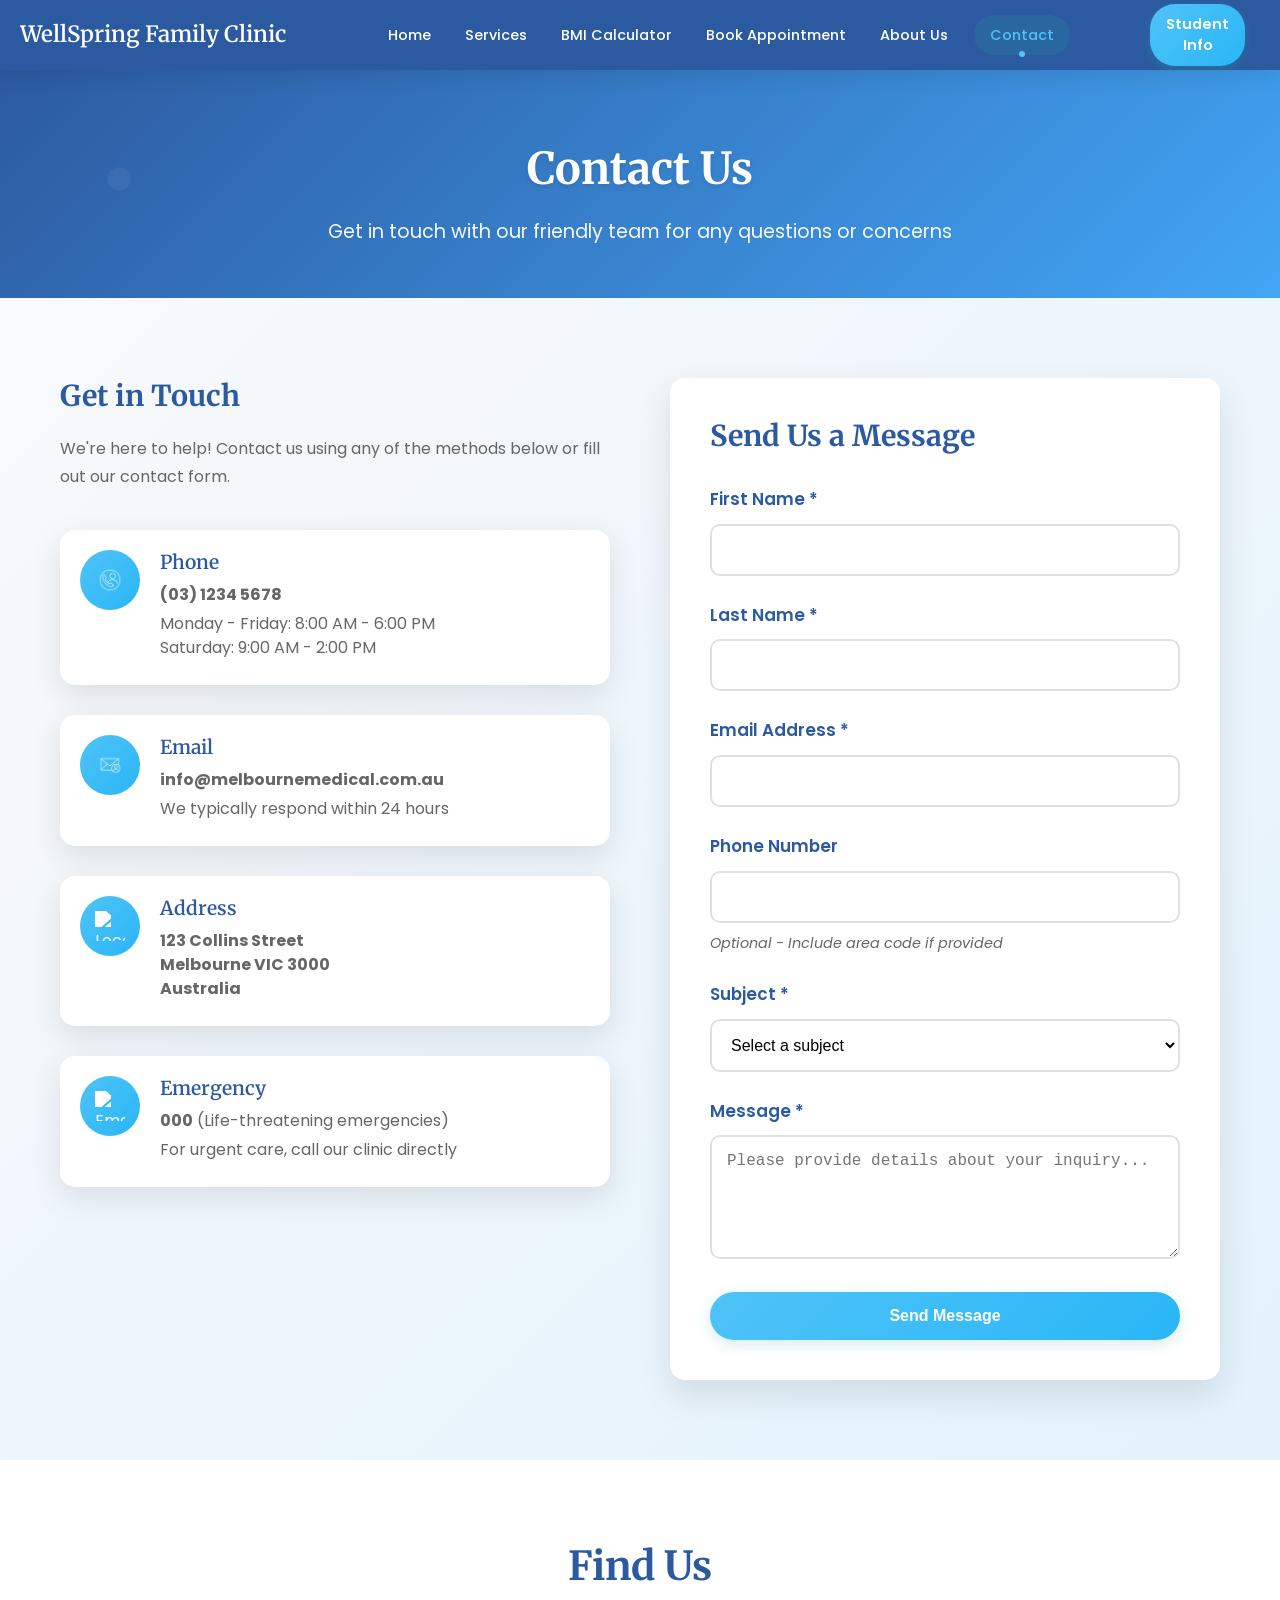
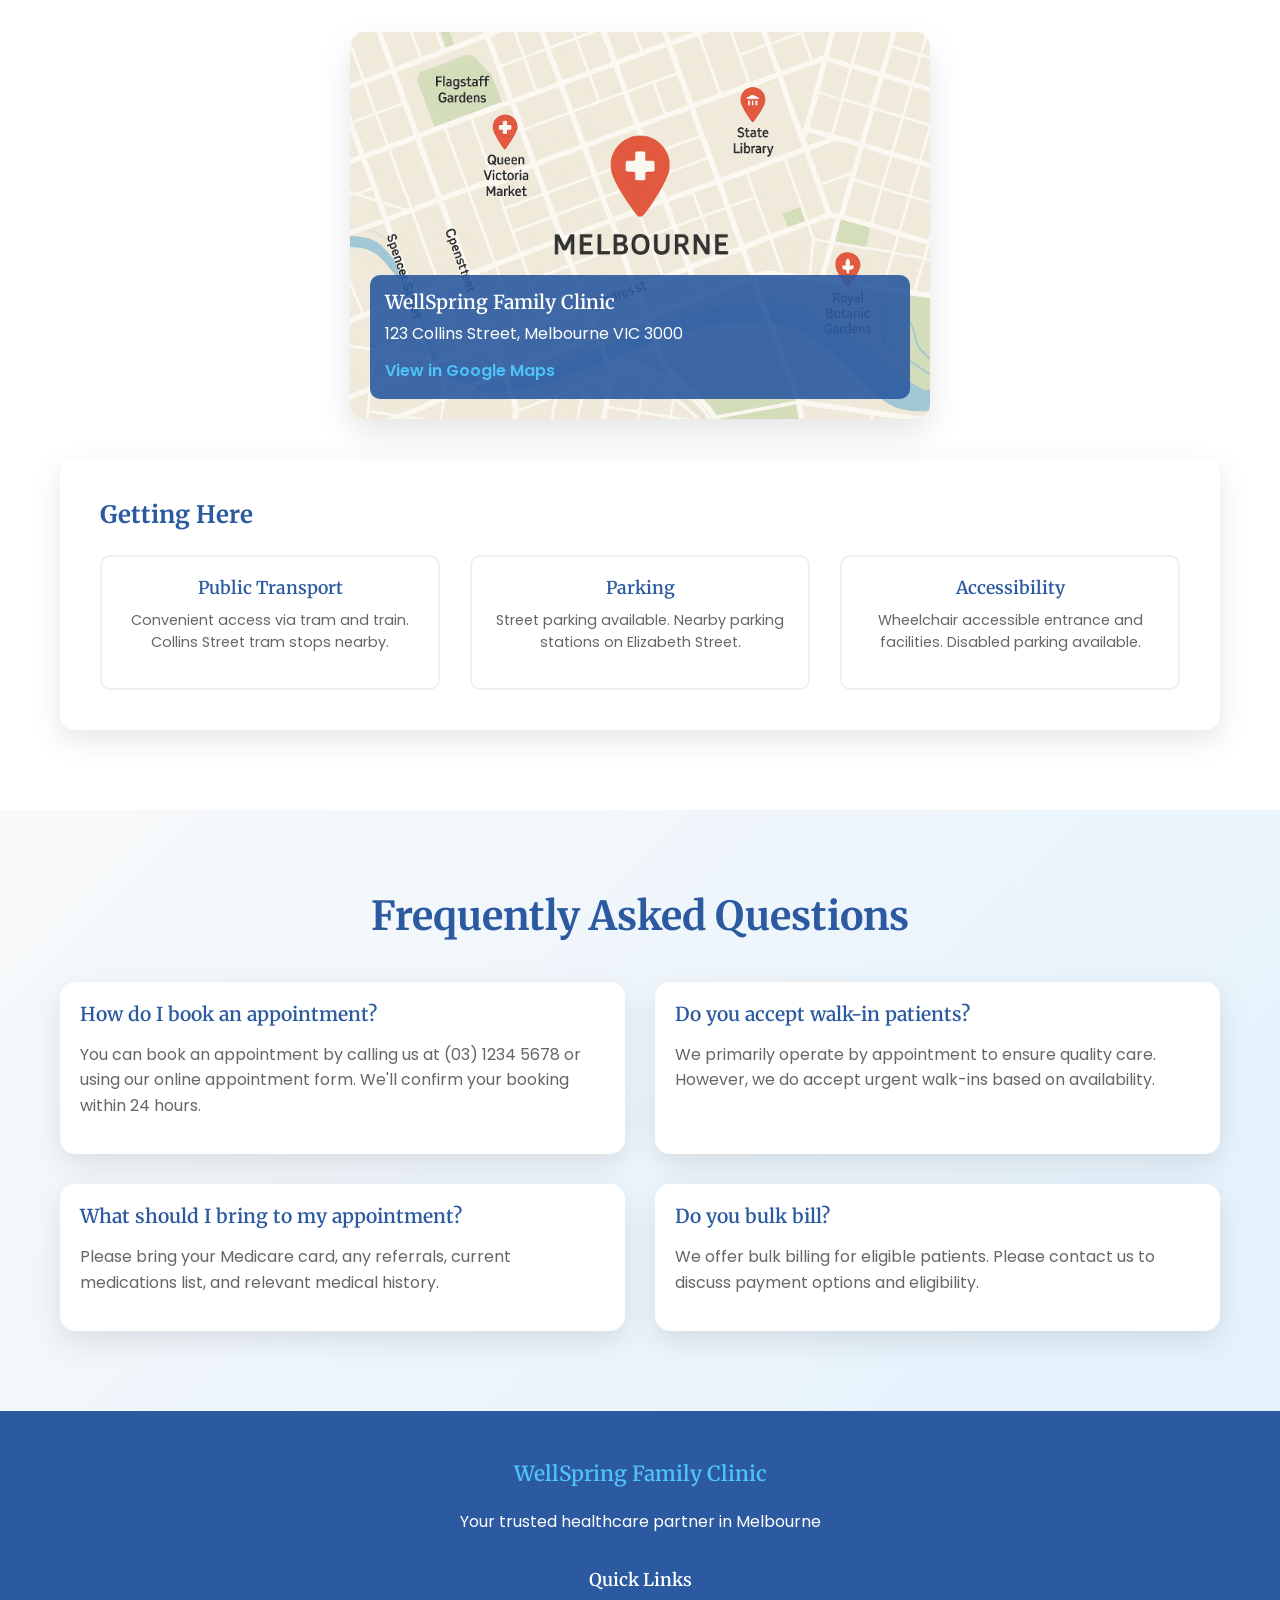
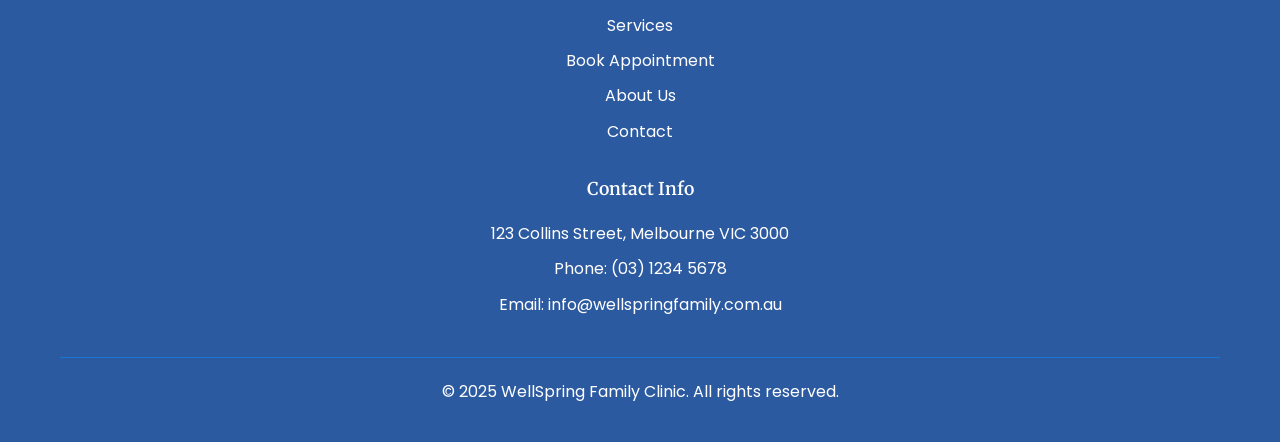
==== contact.html @ aa4f9125 "Initial commit: WellSpring Family Clinic website - Complete responsive medical clinic website - Mobi" ====
<!DOCTYPE html>
<html lang="en">
<head>
    <meta charset="UTF-8">
    <meta name="viewport" content="width=device-width, initial-scale=1.0">
    <meta name="description" content="Contact WellSpring Family Clinic in Melbourne. Get directions, phone numbers, office hours, and send us a message. Located at Collins Street with convenient parking.">
    <meta name="keywords" content="contact clinic, Melbourne medical clinic, clinic location, appointment booking, healthcare contact">
    <title>Contact Us - WellSpring Family Clinic</title>
    <link rel="stylesheet" href="css/style.css">
</head>
<body>
    <!-- Navigation Header -->
    <header>
        <nav class="navbar">
            <div class="nav-container">
                <div class="logo">
                    <h2>WellSpring Family Clinic</h2>
                </div>
                <ul class="nav-menu">
                    <li><a href="index.html" class="nav-link">Home</a></li>
                    <li><a href="services.html" class="nav-link">Services</a></li>
                    <li><a href="bmi-calculator.html" class="nav-link">BMI Calculator</a></li>
                    <li><a href="appointment.html" class="nav-link">Book Appointment</a></li>
                    <li><a href="about.html" class="nav-link">About Us</a></li>
                    <li><a href="contact.html" class="nav-link active">Contact</a></li>
                </ul>
                <div class="nav-right">
                    <button id="studentInfoBtn" class="student-info-btn">Student Info</button>
                </div>
                <div class="hamburger">
                    <span class="bar"></span>
                    <span class="bar"></span>
                    <span class="bar"></span>
                </div>
            </div>
        </nav>
    </header>

    <!-- Student Info Popup -->
    <div id="welcomePopup" class="popup-overlay">
        <div class="popup-content">
            <div class="popup-header">
                <h2>Student Information</h2>
                <div class="popup-subtitle">Assessment Project Details</div>
            </div>
            <div class="popup-body">
                <div class="assessment-info">
                    <h3>ICT502 - Internet and Web Development</h3>
                    <p><strong>Assessment 2</strong></p>
                    <div class="student-details">
                        <p><strong>Student ID:</strong> S20250583</p>
                        <p><strong>Student Name:</strong> Anshukumar Jayeshkumar Patel</p>
                    </div>
                </div>
            </div>
            <div class="popup-footer">
                <button id="getStartedBtn" class="get-started-btn">Close</button>
            </div>
        </div>
    </div>

    <!-- Main Content -->
    <main>
        <!-- Page Header -->
        <section class="page-header">
            <div class="container">
                <h1>Contact Us</h1>
                <p>Get in touch with our friendly team for any questions or concerns</p>
            </div>
        </section>

        <!-- Contact Information -->
        <section class="contact-info">
            <div class="container">
                <div class="contact-grid">
                    <div class="contact-details">
                        <h2>Get in Touch</h2>
                        <p>We're here to help! Contact us using any of the methods below or fill out our contact form.</p>
                        
                        <div class="contact-methods">
                            <div class="contact-method">
                                <div class="contact-icon">
                                    <img src="images/Phone.png" alt="Phone icon">
                                </div>
                                <div class="contact-text">
                                    <h3>Phone</h3>
                                    <p><strong>(03) 1234 5678</strong></p>
                                    <p>Monday - Friday: 8:00 AM - 6:00 PM<br>
                                       Saturday: 9:00 AM - 2:00 PM</p>
                                </div>
                            </div>

                            <div class="contact-method">
                                <div class="contact-icon">
                                    <img src="images/Email.png" alt="Email icon">
                                </div>
                                <div class="contact-text">
                                    <h3>Email</h3>
                                    <p><strong>info@melbournemedical.com.au</strong></p>
                                    <p>We typically respond within 24 hours</p>
                                </div>
                            </div>

                            <div class="contact-method">
                                <div class="contact-icon">
                                    <img src="images/location.png" alt="Location icon">
                                </div>
                                <div class="contact-text">
                                    <h3>Address</h3>
                                    <p><strong>123 Collins Street<br>
                                       Melbourne VIC 3000<br>
                                       Australia</strong></p>
                                </div>
                            </div>

                            <div class="contact-method">
                                <div class="contact-icon">
                                    <img src="images/emergency.png" alt="Emergency icon">
                                </div>
                                <div class="contact-text">
                                    <h3>Emergency</h3>
                                    <p><strong>000</strong> (Life-threatening emergencies)</p>
                                    <p>For urgent care, call our clinic directly</p>
                                </div>
                            </div>
                        </div>
                    </div>

                    <!-- Contact Form -->
                    <div class="contact-form-container">
                        <h2>Send Us a Message</h2>
                        <form id="contactForm" class="contact-form">
                            <div class="form-row">
                                <div class="input-group">
                                    <label for="contactFirstName">First Name *</label>
                                    <input type="text" id="contactFirstName" name="firstName" required>
                                    <div class="error-text" id="contactFirstNameError"></div>
                                </div>
                                <div class="input-group">
                                    <label for="contactLastName">Last Name *</label>
                                    <input type="text" id="contactLastName" name="lastName" required>
                                    <div class="error-text" id="contactLastNameError"></div>
                                </div>
                            </div>

                            <div class="input-group">
                                <label for="contactEmail">Email Address *</label>
                                <input type="email" id="contactEmail" name="email" required>
                                <div class="error-text" id="contactEmailError"></div>
                            </div>

                            <div class="input-group">
                                <label for="contactPhone">Phone Number</label>
                                <input type="tel" id="contactPhone" name="phone">
                                <small class="input-help">Optional - Include area code if provided</small>
                            </div>

                            <div class="input-group">
                                <label for="contactSubject">Subject *</label>
                                <select id="contactSubject" name="subject" required>
                                    <option value="">Select a subject</option>
                                    <option value="general-inquiry">General Inquiry</option>
                                    <option value="appointment-question">Appointment Question</option>
                                    <option value="billing-insurance">Billing & Insurance</option>
                                    <option value="medical-records">Medical Records</option>
                                    <option value="feedback">Feedback</option>
                                    <option value="other">Other</option>
                                </select>
                                <div class="error-text" id="contactSubjectError"></div>
                            </div>

                            <div class="input-group">
                                <label for="contactMessage">Message *</label>
                                <textarea id="contactMessage" name="message" rows="5" required placeholder="Please provide details about your inquiry..."></textarea>
                                <div class="error-text" id="contactMessageError"></div>
                            </div>

                            <button type="submit" class="submit-btn">Send Message</button>
                        </form>

                        <!-- Success Message -->
                        <div id="contactSuccessMessage" class="success-message" style="display: none;">
                            <h3>Message Sent Successfully!</h3>
                            <p>Thank you for contacting us. We'll get back to you within 24 hours.</p>
                            <button onclick="resetContactForm()" class="reset-btn">Send Another Message</button>
                        </div>
                    </div>
                </div>
            </div>
        </section>

        <!-- Map Section -->
        <section class="map-section">
            <div class="container">
                <h2>Find Us</h2>
                <div class="map-container">
                    <!-- Placeholder for Google Maps or interactive map -->
                    <div class="map-placeholder">
                        <div class="map-content">
                            <img src="images/map-placeholder.png" alt="Map showing WellSpring Family Clinic location at 123 Collins Street, Melbourne">
                            <div class="map-overlay">
                                <h3>WellSpring Family Clinic</h3>
                                <p>123 Collins Street, Melbourne VIC 3000</p>
                                <a href="https://maps.google.com/?q=123+Collins+Street+Melbourne+VIC+3000" target="_blank" class="map-link">View in Google Maps</a>
                            </div>
                        </div>
                    </div>
                </div>
                
                <div class="location-details">
                    <div class="location-info">
                        <h3>Getting Here</h3>
                        <div class="transport-options">
                            <div class="transport-item">
                                <h4>Public Transport</h4>
                                <p>Convenient access via tram and train. Collins Street tram stops nearby.</p>
                            </div>
                            <div class="transport-item">
                                <h4>Parking</h4>
                                <p>Street parking available. Nearby parking stations on Elizabeth Street.</p>
                            </div>
                            <div class="transport-item">
                                <h4>Accessibility</h4>
                                <p>Wheelchair accessible entrance and facilities. Disabled parking available.</p>
                            </div>
                        </div>
                    </div>
                </div>
            </div>
        </section>

        <!-- FAQ Section -->
        <section class="faq-section">
            <div class="container">
                <h2>Frequently Asked Questions</h2>
                <div class="faq-grid">
                    <div class="faq-item">
                        <h3>How do I book an appointment?</h3>
                        <p>You can book an appointment by calling us at (03) 1234 5678 or using our online appointment form. We'll confirm your booking within 24 hours.</p>
                    </div>
                    <div class="faq-item">
                        <h3>Do you accept walk-in patients?</h3>
                        <p>We primarily operate by appointment to ensure quality care. However, we do accept urgent walk-ins based on availability.</p>
                    </div>
                    <div class="faq-item">
                        <h3>What should I bring to my appointment?</h3>
                        <p>Please bring your Medicare card, any referrals, current medications list, and relevant medical history.</p>
                    </div>
                    <div class="faq-item">
                        <h3>Do you bulk bill?</h3>
                        <p>We offer bulk billing for eligible patients. Please contact us to discuss payment options and eligibility.</p>
                    </div>
                </div>
            </div>
        </section>
    </main>

    <!-- Footer -->
    <footer>
        <div class="container">
            <div class="footer-content">
                <div class="footer-section">
                    <h3>WellSpring Family Clinic</h3>
                    <p>Your trusted healthcare partner in Melbourne</p>
                </div>
                <div class="footer-section">
                    <h4>Quick Links</h4>
                    <ul>
                        <li><a href="services.html">Services</a></li>
                        <li><a href="appointment.html">Book Appointment</a></li>
                        <li><a href="about.html">About Us</a></li>
                        <li><a href="contact.html">Contact</a></li>
                    </ul>
                </div>
                <div class="footer-section">
                    <h4>Contact Info</h4>
                    <p>123 Collins Street, Melbourne VIC 3000</p>
                    <p>Phone: (03) 1234 5678</p>
                    <p>Email: info@wellspringfamily.com.au</p>
                </div>
            </div>
            <div class="footer-bottom">
                <p>&copy; 2025 WellSpring Family Clinic. All rights reserved.</p>
            </div>
        </div>
    </footer>

    <script src="js/script.js"></script>
</body>
</html>
---- css/style.css ----
/* WellSpring Family Clinic - Main Stylesheet */
@import url('https://fonts.googleapis.com/css2?family=Poppins:wght@300;400;500;600;700&family=Merriweather:wght@400;700&display=swap');


/* Reset and Base Styles */
* {
    margin: 0;
    padding: 0;
    box-sizing: border-box;
}

html {
    scroll-behavior: smooth;
    scroll-padding-top: 90px;
}

#general-practice {
    scroll-margin-top: 80px;
}

body {
    font-family: 'Poppins', -apple-system, BlinkMacSystemFont, 'Segoe UI', sans-serif;
    line-height: 1.7;
    color: #333;
    background-color: #ffffff;
    font-weight: 400;
}

/* Heading Styles */
h1, h2, h3, h4, h5, h6 {
    font-family: 'Merriweather', Georgia, serif;
    font-weight: 700;
    line-height: 1.3;
    color: #2c5aa0;
    margin-bottom: 0.5em;
}

h1 {
    font-size: 2.75rem;
    font-weight: 700;
    color: #2c5aa0;
}

h2 {
    font-size: 2.25rem;
    font-weight: 600;
    color: #2c5aa0;
}

h3 {
    font-size: 1.75rem;
    font-weight: 600;
    color: #333;
}

p {
    color: #666;
    margin-bottom: 1em;
    line-height: 1.7;
}

/* Welcome Popup Styles */
.popup-overlay {
    position: fixed;
    top: 0;
    left: 0;
    width: 100%;
    height: 100%;
    background: transparent;
    display: flex;
    justify-content: center;
    align-items: center;
    z-index: 10001;
    opacity: 0;
    visibility: hidden;
    transition: all 0.4s cubic-bezier(0.4, 0, 0.2, 1);
    pointer-events: none;
}

.popup-overlay.show {
    opacity: 1;
    visibility: visible;
    pointer-events: auto;
}

.popup-content {
    background: white;
    border-radius: 16px;
    box-shadow: 0 20px 40px rgba(0, 0, 0, 0.15);
    width: min(460px, 95vw);
    height: auto;
    max-height: 85vh;
    transform: scale(0.3);
    transition: all 0.4s cubic-bezier(0.4, 0, 0.2, 1);
    display: flex;
    flex-direction: column;
    border: 2px solid #e5e7eb;
}

.popup-overlay.show .popup-content {
    transform: scale(1);
}

.popup-header {
    background: linear-gradient(135deg, #2c5aa0, #42a5f5);
    color: white;
    padding: 24px;
    text-align: center;
    border-radius: 16px 16px 0 0;
    flex-shrink: 0;
}

.popup-header h2 {
    color: white;
    margin-bottom: 5px;
    font-size: 1.5rem;
}

.popup-subtitle {
    font-size: 0.9rem;
    opacity: 0.9;
    font-weight: 300;
}

.popup-body {
    padding: 20px;
    flex: 0 1 auto;
    overflow: visible;
    display: flex;
    flex-direction: column;
    gap: 15px;
}

.assessment-info {
    background: #f8f9fa;
    padding: 20px;
    border-radius: 12px;
    text-align: center;
    flex-shrink: 0;
    border: 1px solid #e0e0e0;
}

.assessment-info h3 {
    color: #2c5aa0;
    margin-bottom: 12px;
    font-size: 1.4rem;
}

.assessment-info p {
    margin-bottom: 16px;
    color: #666;
    font-weight: 500;
}

.student-details {
    background: #ffffff;
    padding: 18px;
    border-radius: 10px;
    border-left: 4px solid #4fc3f7;
    box-shadow: 0 2px 8px rgba(0,0,0,0.05);
}

.student-details p {
    margin-bottom: 8px;
    font-size: 0.95rem;
}

.popup-description {
    text-align: center;
    color: #666;
    line-height: 1.6;
}

.popup-footer {
    padding: 15px 20px 20px;
    text-align: center;
    flex-shrink: 0;
    border-top: 1px solid #e5e7eb;
}

.get-started-btn {
    background: linear-gradient(135deg, #4fc3f7, #29b6f6);
    color: white;
    border: none;
    padding: 15px 40px;
    border-radius: 50px;
    font-size: 1.1rem;
    font-weight: 600;
    cursor: pointer;
    transition: all 0.3s ease;
    box-shadow: 0 8px 20px rgba(79, 195, 247, 0.3);
}

.get-started-btn:hover {
    transform: translateY(-2px);
    box-shadow: 0 12px 25px rgba(79, 195, 247, 0.4);
}


/* Container */
.container {
    max-width: 1200px;
    margin: 0 auto;
    padding: 0 20px;
}

/* Navigation Styles */
.navbar {
    background-color: #2c5aa0;
    position: fixed;
    top: 0;
    width: 100%;
    z-index: 1000;
    box-shadow: 0 4px 20px rgba(0,0,0,0.1);
    backdrop-filter: blur(10px);
}

.nav-container {
    max-width: 1500px;
    margin: 0 auto;
    padding: 0 60px 0 20px;
    display: grid;
    grid-template-columns: 320px 1fr auto auto;
    align-items: center;
    height: 70px;
    gap: 40px;
}

.nav-right {
    display: flex;
    align-items: center;
    gap: 15px;
    margin-left: 40px;
}

.logo h2 {
    color: white;
    font-size: 1.4rem;
    font-weight: 600;
    margin: 0;
    white-space: nowrap;
    overflow: hidden;
    text-overflow: ellipsis;
}

.nav-menu {
    display: flex;
    list-style: none;
    gap: 18px;
    align-items: center;
    margin: 0;
    padding: 0;
    justify-self: center;
    white-space: nowrap;
}

.nav-menu li {
    position: relative;
}

.nav-link {
    color: white;
    text-decoration: none;
    font-weight: 500;
    transition: color 0.3s ease;
    padding: 10px 8px;
    position: relative;
    display: inline-block;
    white-space: nowrap;
    font-size: 0.9rem;
}

.nav-link:hover {
    color: #4fc3f7;
    transition: color 0.3s ease;
}

.nav-link.active {
    color: #4fc3f7;
    background: rgba(38, 166, 154, 0.15);
    border-radius: 25px;
    padding: 8px 16px;
    position: relative;
}

.nav-link.active::after {
    content: '';
    position: absolute;
    bottom: -2px;
    left: 50%;
    transform: translateX(-50%);
    width: 6px;
    height: 6px;
    background: #4fc3f7;
    border-radius: 50%;
}

/* Student Info Button */
.student-info-btn {
    background: linear-gradient(135deg, #4fc3f7, #29b6f6) !important;
    border: none !important;
    border-radius: 25px !important;
    padding: 10px 18px !important;
    cursor: pointer;
    position: relative;
    overflow: hidden;
    font-family: inherit;
    font-size: inherit !important;
    font-weight: 600;
    color: white !important;
    box-shadow: 0 3px 10px rgba(38, 166, 154, 0.3);
    transition: all 0.3s ease;
}

.student-info-btn:hover {
    background: linear-gradient(135deg, #29b6f6, #2c5aa0) !important;
    transform: translateY(-2px);
    box-shadow: 0 6px 16px rgba(38, 166, 154, 0.4);
    color: white !important;
}

/* Simple popup animations */
.popup-overlay.from-nav .popup-content {
    animation: simplePopupIn 0.3s ease-out forwards;
}

.popup-overlay.closing .popup-content {
    animation: simplePopupOut 0.2s ease-in forwards;
}

@keyframes simplePopupIn {
    0% {
        opacity: 0;
        transform: scale(0.8);
    }
    100% {
        opacity: 1;
        transform: scale(1);
    }
}

@keyframes simplePopupOut {
    0% {
        opacity: 1;
        transform: scale(1);
    }
    100% {
        opacity: 0;
        transform: scale(0.9);
    }
}

/* Mobile Menu */
.hamburger {
    display: none;
    flex-direction: column;
    cursor: pointer;
}

.hamburger .bar {
    width: 25px;
    height: 3px;
    background-color: white;
    margin: 3px 0;
    transition: 0.3s;
}

/* Hours Banner */
.hours-banner {
    background: linear-gradient(135deg, #4fc3f7, #29b6f6);
    color: white;
    padding: 23px 0 17px;
    margin-top: 70px;
    text-align: center;
    box-shadow: 0 2px 10px rgba(0,0,0,0.1);
}

.hours-content h3 {
    font-size: 1.1rem;
    margin-bottom: 5px;
    color: #333;
    font-weight: 600;
}

.hours-content p {
    font-size: 0.95rem;
    color: #333;
    font-weight: 500;
}

/* Page Header */
.page-header {
    background: linear-gradient(135deg, #2c5aa0, #42a5f5);
    color: white;
    padding: 120px 0 80px;
    text-align: center;
    margin-top: 70px;
    position: relative;
    overflow: hidden;
}

.page-header::before {
    content: '';
    position: absolute;
    top: 0;
    left: 0;
    right: 0;
    bottom: 0;
    background: url('data:image/svg+xml,<svg xmlns="http://www.w3.org/2000/svg" viewBox="0 0 100 20"><defs><pattern id="grain" width="100" height="20" patternUnits="userSpaceOnUse"><circle cx="10" cy="10" r="1" fill="%23ffffff" opacity="0.05"/></pattern></defs><rect width="100" height="20" fill="url(%23grain)"/></svg>');
    pointer-events: none;
}

.page-header h1 {
    font-size: 2.75rem;
    margin-bottom: 20px;
    font-weight: 700;
    color: white;
    text-shadow: 0 2px 4px rgba(0,0,0,0.1);
}

.page-header p {
    font-size: 1.2rem;
    opacity: 0.95;
    max-width: 700px;
    margin: 0 auto;
    color: white;
    line-height: 1.6;
}

/* Hero Section */
.hero {
    padding: 100px 0;
    background: linear-gradient(135deg, #f8f9fa 0%, rgba(248, 250, 252, 0.8) 100%);
}

.hero .container {
    display: grid;
    grid-template-columns: 1fr 1fr;
    gap: 60px;
    align-items: center;
}

.hero-content h1 {
    font-size: 3rem;
    color: #2c5aa0;
    margin-bottom: 24px;
    font-weight: 700;
    line-height: 1.2;
}

.hero-content p {
    font-size: 1.2rem;
    color: #666;
    margin-bottom: 35px;
    line-height: 1.7;
}

.cta-button {
    display: inline-block;
    background: linear-gradient(135deg, #4fc3f7, #29b6f6);
    color: white;
    padding: 18px 36px;
    text-decoration: none;
    border-radius: 50px;
    font-weight: 600;
    font-size: 1.1rem;
    transition: all 0.3s ease;
    box-shadow: 0 4px 15px rgba(38, 166, 154, 0.2);
}

.cta-button:hover {
    transform: translateY(-3px);
    box-shadow: 0 8px 25px rgba(38, 166, 154, 0.3);
    background: linear-gradient(135deg, #29b6f6, #2c5aa0);
}

.hero-image img {
    width: 100%;
    height: auto;
    border-radius: 15px;
    box-shadow: 0 15px 35px rgba(0,0,0,0.1);
}

/* Featured Services */
.featured-services {
    padding: 80px 0;
    background-color: white;
}

.featured-services h2 {
    text-align: center;
    font-size: 2.5rem;
    color: #2c5aa0;
    margin-bottom: 60px;
    font-weight: 700;
}

.services-grid {
    display: grid;
    grid-template-columns: repeat(auto-fit, minmax(300px, 1fr));
    gap: 40px;
}

.service-card {
    background: #ffffff;
    padding: 45px 35px;
    border-radius: 20px;
    text-align: center;
    box-shadow: 0 8px 25px rgba(0,0,0,0.08);
    transition: all 0.3s ease;
    border: 1px solid #e0e0e0;
    position: relative;
    overflow: hidden;
}

.service-card:hover {
    transform: translateY(-8px);
    box-shadow: 0 20px 40px rgba(0,0,0,0.12);
    border-color: #4fc3f7;
}

.service-card::before {
    content: '';
    position: absolute;
    top: 0;
    left: 0;
    right: 0;
    height: 4px;
    background: linear-gradient(135deg, #4fc3f7, #29b6f6);
    transform: scaleX(0);
    transition: transform 0.3s ease;
}

.service-card:hover::before {
    transform: scaleX(1);
}

.service-icon {
    width: 110px;
    height: 110px;
    margin: 0 auto 25px;
    background: linear-gradient(135deg, #4fc3f7, #29b6f6);
    border-radius: 50%;
    display: flex;
    align-items: center;
    justify-content: center;
}

.service-icon img {
    width: 55px;
    height: 55px;
    filter: brightness(0) invert(1);
}

.service-card h3 {
    color: #2c5aa0;
    font-size: 1.5rem;
    margin-bottom: 18px;
    font-weight: 600;
}

.service-card p {
    color: #666;
    margin-bottom: 25px;
    line-height: 1.7;
    font-size: 1.05rem;
}

.learn-more {
    color: #4fc3f7;
    text-decoration: none;
    font-weight: 600;
    transition: all 0.3s ease;
    position: relative;
    padding-bottom: 2px;
}

.learn-more:hover {
    color: #2c5aa0;
}

.learn-more::after {
    content: '';
    position: absolute;
    bottom: 0;
    left: 0;
    width: 0;
    height: 2px;
    background: #4fc3f7;
    transition: width 0.3s ease;
}

.learn-more:hover::after {
    width: 100%;
}

/* Quick Actions */
.quick-actions {
    padding: 100px 0;
    background: linear-gradient(135deg, #f8f9fa, rgba(66, 165, 245, 0.1));
}

.quick-actions h2 {
    text-align: center;
    font-size: 2.5rem;
    color: #2c5aa0;
    margin-bottom: 60px;
    font-weight: 700;
}

.actions-grid {
    display: grid;
    grid-template-columns: repeat(auto-fit, minmax(350px, 1fr));
    gap: 40px;
}

.action-item {
    background: #ffffff;
    padding: 45px;
    border-radius: 20px;
    text-align: center;
    box-shadow: 0 12px 35px rgba(0,0,0,0.08);
    transition: all 0.3s ease;
    border: 1px solid #e0e0e0;
}

.action-item:hover {
    transform: translateY(-5px);
    box-shadow: 0 20px 40px rgba(0,0,0,0.12);
}

.action-item h3 {
    color: #2c5aa0;
    font-size: 1.5rem;
    margin-bottom: 18px;
    font-weight: 600;
}

.action-item p {
    color: #666;
    margin-bottom: 30px;
    font-size: 1.05rem;
    line-height: 1.7;
}

.action-button {
    background: linear-gradient(135deg, #2c5aa0, #42a5f5);
    color: white;
    padding: 15px 30px;
    text-decoration: none;
    border-radius: 30px;
    font-weight: 600;
    font-size: 1.05rem;
    transition: all 0.3s ease;
    box-shadow: 0 4px 15px rgba(21, 101, 192, 0.2);
}

.action-button:hover {
    transform: translateY(-3px);
    box-shadow: 0 8px 25px rgba(21, 101, 192, 0.3);
}

/* Services Content */
.services-content {
    padding: 80px 0;
}

.service-detail {
    margin-bottom: 80px;
}

.service-detail-content {
    display: grid;
    grid-template-columns: 1fr 1fr;
    gap: 60px;
    align-items: center;
}

.service-detail-content.reverse {
    direction: rtl;
}

.service-detail-content.reverse > * {
    direction: ltr;
}

.service-text h2 {
    color: #2c5aa0;
    font-size: 2.2rem;
    margin-bottom: 24px;
    font-weight: 700;
}

.service-text p {
    color: #666;
    margin-bottom: 24px;
    line-height: 1.7;
    font-size: 1.05rem;
}

.service-text h3 {
    color: #2c5aa0;
    font-size: 1.4rem;
    margin: 30px 0 18px;
    font-weight: 600;
}

.service-text ul {
    list-style: none;
    margin-bottom: 30px;
}

.service-text li {
    color: #666;
    margin-bottom: 12px;
    padding-left: 24px;
    position: relative;
    font-size: 1.05rem;
}

.service-text li::before {
    content: "✓";
    color: #4fc3f7;
    font-weight: bold;
    position: absolute;
    left: 0;
    font-size: 1.1rem;
}

.service-cta {
    background: linear-gradient(135deg, #4fc3f7, #29b6f6);
    color: white;
    padding: 15px 30px;
    text-decoration: none;
    border-radius: 30px;
    font-weight: 600;
    font-size: 1.05rem;
    transition: all 0.3s ease;
    box-shadow: 0 4px 15px rgba(38, 166, 154, 0.2);
}

.service-cta:hover {
    transform: translateY(-3px);
    box-shadow: 0 8px 25px rgba(38, 166, 154, 0.3);
}

.service-image img {
    width: 100%;
    height: auto;
    border-radius: 15px;
    box-shadow: 0 15px 35px rgba(0,0,0,0.1);
}

/* Services CTA */
.services-cta {
    background: linear-gradient(135deg, #2c5aa0, #42a5f5);
    padding: 80px 0;
    text-align: center;
    color: white;
    position: relative;
    overflow: hidden;
}

.services-cta::before {
    content: '';
    position: absolute;
    top: 0;
    left: 0;
    right: 0;
    bottom: 0;
    background: url('data:image/svg+xml,<svg xmlns="http://www.w3.org/2000/svg" viewBox="0 0 100 20"><defs><pattern id="dots" width="20" height="20" patternUnits="userSpaceOnUse"><circle cx="10" cy="10" r="1" fill="%23ffffff" opacity="0.1"/></pattern></defs><rect width="100" height="20" fill="url(%23dots)"/></svg>');
    pointer-events: none;
}

.cta-content h2 {
    font-size: 2rem;
    margin-bottom: 15px;
    font-weight: 700;
    color: white;
}

.cta-content p {
    font-size: 1.1rem;
    margin-bottom: 30px;
    color: white;
}

/* BMI Calculator */
.bmi-calculator {
    padding: 100px 0;
    background: linear-gradient(135deg, #f8f9fa, rgba(66, 165, 245, 0.08));
}

.calculator-container {
    display: flex;
    justify-content: center;
    gap: 60px;
    margin-bottom: 60px;
}

.calculator-form {
    max-width: 500px;
    width: 100%;
    background: #ffffff;
    padding: 45px;
    border-radius: 20px;
    box-shadow: 0 12px 30px rgba(0,0,0,0.08);
    border: 1px solid #e0e0e0;
}

.calculator-form h2 {
    color: #2c5aa0;
    font-size: 2rem;
    margin-bottom: 35px;
    font-weight: 700;
}

.input-group {
    margin-bottom: 25px;
}

.input-group label {
    display: block;
    color: #2c5aa0;
    font-weight: 600;
    margin-bottom: 10px;
    font-size: 1.05rem;
}

.input-group input,
.input-group select,
.input-group textarea {
    width: 100%;
    padding: 14px 18px;
    border: 2px solid #e0e0e0;
    border-radius: 10px;
    font-size: 1.05rem;
    transition: all 0.3s ease;
    background: #ffffff;
}

.input-group input:focus,
.input-group select:focus,
.input-group textarea:focus {
    outline: none;
    border-color: #4fc3f7;
    box-shadow: 0 0 0 3px rgba(38, 166, 154, 0.1);
    transform: translateY(-1px);
}

.input-with-unit {
    display: flex;
    gap: 10px;
}

.input-with-unit input {
    flex: 1;
}

.input-with-unit select {
    width: 100px;
}

.input-help {
    display: block;
    color: #666;
    font-size: 0.9rem;
    margin-top: 8px;
    font-style: italic;
}

.calculate-btn,
.submit-btn {
    background: linear-gradient(135deg, #4fc3f7, #29b6f6);
    color: white;
    padding: 18px 36px;
    border: none;
    border-radius: 30px;
    font-size: 1.1rem;
    font-weight: 600;
    cursor: pointer;
    width: 100%;
    transition: all 0.3s ease;
    box-shadow: 0 4px 15px rgba(38, 166, 154, 0.2);
}

.calculate-btn:hover,
.submit-btn:hover {
    transform: translateY(-3px);
    box-shadow: 0 8px 25px rgba(38, 166, 154, 0.3);
}

.calculator-results {
    background: white;
    padding: 40px;
    border-radius: 15px;
    box-shadow: 0 15px 35px rgba(0,0,0,0.1);
    text-align: center;
}

.calculator-results h3 {
    color: #2c5aa0;
    font-size: 1.5rem;
    margin-bottom: 25px;
    font-weight: 700;
}

.bmi-result {
    margin-bottom: 30px;
}

.bmi-value {
    font-size: 3.5rem;
    font-weight: 700;
    color: #4fc3f7;
    margin-bottom: 15px;
    text-shadow: 0 2px 4px rgba(38, 166, 154, 0.2);
}

.bmi-category {
    font-size: 1.3rem;
    font-weight: 600;
    margin-bottom: 10px;
}

.bmi-description {
    color: #666;
    font-size: 1.2rem;
    font-weight: 500;
}

.recalculate-btn,
.reset-btn {
    background: linear-gradient(135deg, #2c5aa0, #42a5f5);
    color: white;
    padding: 15px 30px;
    border: none;
    border-radius: 30px;
    font-weight: 600;
    cursor: pointer;
    transition: all 0.3s ease;
    font-size: 1.05rem;
    box-shadow: 0 4px 15px rgba(21, 101, 192, 0.2);
}

.recalculate-btn:hover,
.reset-btn:hover {
    transform: translateY(-3px);
    box-shadow: 0 8px 25px rgba(21, 101, 192, 0.3);
}

/* BMI Information */
.bmi-info {
    margin-bottom: 60px;
}

.bmi-info h2 {
    text-align: center;
    color: #2c5aa0;
    font-size: 2rem;
    margin-bottom: 40px;
    font-weight: 700;
}

.bmi-categories {
    display: grid;
    grid-template-columns: repeat(auto-fit, minmax(250px, 1fr));
    gap: 30px;
}

.category-item {
    background: white;
    padding: 30px 25px;
    border-radius: 15px;
    text-align: center;
    box-shadow: 0 10px 30px rgba(0,0,0,0.1);
    border-left: 5px solid;
}

.category-item.underweight {
    border-left-color: #42a5f5;
}

.category-item.normal {
    border-left-color: #66bb6a;
}

.category-item.overweight {
    border-left-color: #ffa726;
}

.category-item.obese {
    border-left-color: #ef5350;
}

.category-item h3 {
    color: #2c5aa0;
    font-size: 1.2rem;
    margin-bottom: 10px;
    font-weight: 600;
}

.category-item .range {
    font-weight: 600;
    margin-bottom: 10px;
    color: #333;
}

.category-item p {
    color: #666;
    font-size: 0.95rem;
    line-height: 1.5;
}

/* BMI Disclaimer */
.bmi-disclaimer {
    background: white;
    padding: 40px;
    border-radius: 15px;
    box-shadow: 0 10px 30px rgba(0,0,0,0.1);
    text-align: center;
}

.bmi-disclaimer h3 {
    color: #2c5aa0;
    font-size: 1.5rem;
    margin-bottom: 20px;
    font-weight: 700;
}

.bmi-disclaimer p {
    color: #666;
    line-height: 1.7;
    margin-bottom: 25px;
}

/* Form Styles */
.form-row {
    display: grid;
    grid-template-columns: 1fr 1fr;
    gap: 20px;
}

.error-text {
    color: #ef5350;
    font-size: 0.85rem;
    margin-top: 5px;
    display: none;
}

.error-message {
    background: #ffebee;
    color: #c62828;
    padding: 15px;
    border-radius: 8px;
    margin-top: 20px;
    border-left: 4px solid #ef5350;
}

.success-message {
    background: #e8f5e8;
    color: #2e7d32;
    padding: 30px;
    border-radius: 15px;
    text-align: center;
    border-left: 4px solid #66bb6a;
}

.success-message h3 {
    color: #2e7d32;
    font-size: 1.5rem;
    margin-bottom: 15px;
    font-weight: 700;
}

.success-message p {
    margin-bottom: 20px;
}

.form-checkbox {
    display: flex;
    align-items: flex-start;
    gap: 10px;
    margin-bottom: 25px;
}

.form-checkbox input[type="checkbox"] {
    margin-top: 3px;
    transform: scale(1.2);
}

.form-checkbox label {
    color: #666;
    font-size: 0.9rem;
    line-height: 1.5;
}

/* Appointment Styles */
.appointment-section {
    padding: 80px 0;
    background: linear-gradient(135deg, #f8f9fa, #e3f2fd);
}

.appointment-container {
    display: grid;
    grid-template-columns: 1fr 1.5fr;
    gap: 60px;
}

.appointment-info {
    background: white;
    padding: 40px;
    border-radius: 15px;
    box-shadow: 0 15px 35px rgba(0,0,0,0.1);
    height: fit-content;
    position: sticky;
    top: 90px;
}

.appointment-info h2 {
    color: #2c5aa0;
    font-size: 1.8rem;
    margin-bottom: 20px;
    font-weight: 700;
}

.appointment-info p {
    color: #666;
    margin-bottom: 30px;
    line-height: 1.7;
}

.clinic-hours,
.urgent-care {
    margin-bottom: 30px;
}

.clinic-hours h3,
.urgent-care h3 {
    color: #2c5aa0;
    font-size: 1.2rem;
    margin-bottom: 15px;
    font-weight: 600;
}

.clinic-hours ul {
    list-style: none;
}

.clinic-hours li {
    color: #666;
    margin-bottom: 8px;
    padding-left: 15px;
    position: relative;
}

.clinic-hours li::before {
    content: "•";
    color: #4fc3f7;
    font-weight: bold;
    position: absolute;
    left: 0;
}

.urgent-care p {
    color: #666;
    line-height: 1.6;
}

.appointment-form {
    background: white;
    padding: 40px;
    border-radius: 15px;
    box-shadow: 0 15px 35px rgba(0,0,0,0.1);
}

/* About Us Styles */
.clinic-info {
    padding: 80px 0;
    background-color: white;
}

.info-content {
    display: grid;
    grid-template-columns: 1fr 1fr;
    gap: 60px;
    align-items: center;
}

.info-text h2 {
    color: #2c5aa0;
    font-size: 2rem;
    margin-bottom: 25px;
    font-weight: 700;
}

.info-text p {
    color: #666;
    margin-bottom: 20px;
    line-height: 1.7;
}

.info-image img {
    width: 100%;
    height: auto;
    border-radius: 15px;
    box-shadow: 0 15px 35px rgba(0,0,0,0.1);
}

/* Mission and Values */
.mission-values {
    padding: 80px 0;
    background: linear-gradient(135deg, #f8f9fa, #e3f2fd);
}

.mission-content {
    display: grid;
    grid-template-columns: 1fr 1fr;
    gap: 60px;
}

.mission-item,
.values-item {
    background: white;
    padding: 40px;
    border-radius: 15px;
    box-shadow: 0 15px 35px rgba(0,0,0,0.1);
}

.mission-item h2,
.values-item h2 {
    color: #2c5aa0;
    font-size: 1.8rem;
    margin-bottom: 20px;
    font-weight: 700;
}

.mission-item p,
.values-item p {
    color: #666;
    line-height: 1.7;
}

.values-item ul {
    list-style: none;
}

.values-item li {
    color: #666;
    margin-bottom: 15px;
    line-height: 1.6;
}

.values-item strong {
    color: #2c5aa0;
    font-weight: 600;
}

/* Medical Team */
.medical-team {
    padding: 80px 0;
    background-color: white;
}

.medical-team h2 {
    text-align: center;
    color: #2c5aa0;
    font-size: 2.2rem;
    margin-bottom: 50px;
    font-weight: 700;
}

.doctors-grid {
    display: grid;
    grid-template-columns: repeat(auto-fit, minmax(250px, 1fr));
    gap: 30px;
}

.doctor-card {
    background: white;
    border-radius: 15px;
    overflow: hidden;
    box-shadow: 0 15px 35px rgba(0,0,0,0.1);
    transition: transform 0.3s ease;
}

.doctor-card:hover {
    transform: translateY(-5px);
}

.doctor-image {
    width: 100%;
    aspect-ratio: 1/1;
    overflow: hidden;
}

.doctor-image img {
    width: 100%;
    height: 100%;
    object-fit: cover;
}

.doctor-info {
    padding: 30px;
}

.doctor-info h3 {
    color: #2c5aa0;
    font-size: 1.4rem;
    margin-bottom: 5px;
    font-weight: 700;
}

.specialty {
    color: #4fc3f7;
    font-weight: 600;
    margin-bottom: 5px;
}

.qualifications {
    color: #888;
    font-size: 0.9rem;
    margin-bottom: 15px;
    font-style: italic;
}

.doctor-info p {
    color: #666;
    line-height: 1.6;
}

/* Facilities */
.facilities {
    padding: 80px 0;
    background: linear-gradient(135deg, #f8f9fa, #e3f2fd);
}

.facilities h2 {
    text-align: center;
    color: #2c5aa0;
    font-size: 2.2rem;
    margin-bottom: 50px;
    font-weight: 700;
}

.facilities-content {
    display: grid;
    grid-template-columns: 1fr 1fr;
    gap: 60px;
    align-items: center;
    margin-bottom: 40px;
}

.facilities-text p {
    color: #666;
    line-height: 1.7;
    margin-bottom: 30px;
}

.facilities-list {
    display: grid;
    grid-template-columns: 1fr 1fr;
    gap: 25px;
}

.facility-item {
    background: white;
    padding: 25px;
    border-radius: 10px;
    box-shadow: 0 5px 15px rgba(0,0,0,0.1);
}

.facility-item h3 {
    color: #2c5aa0;
    font-size: 1.1rem;
    margin-bottom: 10px;
    font-weight: 600;
}

.facility-item p {
    color: #666;
    font-size: 0.9rem;
    line-height: 1.5;
}

.facilities-image img {
    width: 100%;
    aspect-ratio: 3/2;
    object-fit: cover;
    border-radius: 15px;
    box-shadow: 0 15px 35px rgba(0,0,0,0.1);
}

/* Community */
.community {
    padding: 80px 0;
    background-color: white;
}

.community h2 {
    text-align: center;
    color: #2c5aa0;
    font-size: 2.2rem;
    margin-bottom: 20px;
    font-weight: 700;
}

.community > p {
    text-align: center;
    color: #666;
    font-size: 1.1rem;
    margin-bottom: 50px;
    max-width: 600px;
    margin-left: auto;
    margin-right: auto;
}

.community-activities {
    display: grid;
    grid-template-columns: repeat(auto-fit, minmax(300px, 1fr));
    gap: 40px;
}

.activity-item {
    background: white;
    padding: 30px;
    border-radius: 15px;
    text-align: center;
    box-shadow: 0 10px 30px rgba(0,0,0,0.1);
    border-top: 4px solid #4fc3f7;
}

.activity-item h3 {
    color: #2c5aa0;
    font-size: 1.3rem;
    margin-bottom: 15px;
    font-weight: 600;
}

.activity-item p {
    color: #666;
    line-height: 1.6;
}

/* About CTA */
.about-cta {
    background: linear-gradient(135deg, #2c5aa0, #1976d2);
    padding: 60px 0;
    text-align: center;
    color: white;
}

.about-cta h2 {
    font-size: 2rem;
    margin-bottom: 15px;
    font-weight: 700;
}

.about-cta p {
    font-size: 1.1rem;
    margin-bottom: 30px;
    opacity: 0.9;
}

/* Contact Styles */
.contact-info {
    padding: 80px 0;
    background: linear-gradient(135deg, #f8f9fa, #e3f2fd);
}

.contact-grid {
    display: grid;
    grid-template-columns: 1fr 1fr;
    gap: 60px;
}

.contact-details h2 {
    color: #2c5aa0;
    font-size: 1.8rem;
    margin-bottom: 20px;
    font-weight: 700;
}

.contact-details > p {
    color: #666;
    margin-bottom: 40px;
    line-height: 1.7;
}

.contact-methods {
    display: flex;
    flex-direction: column;
    gap: 30px;
}

.contact-method {
    display: flex;
    align-items: flex-start;
    gap: 20px;
    background: white;
    padding: 25px;
    border-radius: 15px;
    box-shadow: 0 10px 30px rgba(0,0,0,0.1);
}

.contact-icon {
    width: 90px;
    height: 90px;
    background: linear-gradient(135deg, #4fc3f7, #29b6f6);
    border-radius: 50%;
    display: flex;
    align-items: center;
    justify-content: center;
    flex-shrink: 0;
}

.contact-icon img {
    width: 50px;
    height: 50px;
    filter: brightness(0) invert(1);
}

.contact-text h3 {
    color: #2c5aa0;
    font-size: 1.2rem;
    margin-bottom: 8px;
    font-weight: 600;
}

.contact-text p {
    color: #666;
    line-height: 1.5;
    margin-bottom: 5px;
}

.contact-form-container {
    background: white;
    padding: 40px;
    border-radius: 15px;
    box-shadow: 0 15px 35px rgba(0,0,0,0.1);
}

.contact-form-container h2 {
    color: #2c5aa0;
    font-size: 1.8rem;
    margin-bottom: 30px;
    font-weight: 700;
}

/* Map Section */
.map-section {
    padding: 80px 0;
    background-color: white;
}

.map-section h2 {
    text-align: center;
    color: #2c5aa0;
    font-size: 2.2rem;
    margin-bottom: 40px;
    font-weight: 700;
}

.map-container {
    margin-bottom: 40px;
}

.map-placeholder {
    position: relative;
    width: 50%;
    aspect-ratio: 3/2;
    border-radius: 15px;
    overflow: hidden;
    box-shadow: 0 15px 35px rgba(0,0,0,0.1);
    margin: 0 auto;
}

.map-content {
    position: relative;
    height: 100%;
}

.map-content img {
    width: 100%;
    height: 100%;
    object-fit: cover;
}

.map-overlay {
    position: absolute;
    bottom: 20px;
    left: 20px;
    right: 20px;
    background: rgba(44, 90, 160, 0.9);
    color: white;
    padding: 20px;
    border-radius: 10px;
}

.map-overlay h3 {
    font-size: 1.2rem;
    margin-bottom: 5px;
    font-weight: 600;
    color: white;
}

.map-overlay p {
    margin-bottom: 10px;
    color: white;
}

.map-link {
    color: #4fc3f7;
    text-decoration: none;
    font-weight: 600;
}

.map-link:hover {
    color: #29b6f6;
}

.location-details {
    background: white;
    padding: 40px;
    border-radius: 15px;
    box-shadow: 0 10px 30px rgba(0,0,0,0.1);
}

.location-info h3 {
    color: #2c5aa0;
    font-size: 1.5rem;
    margin-bottom: 25px;
    font-weight: 700;
}

.transport-options {
    display: grid;
    grid-template-columns: repeat(auto-fit, minmax(250px, 1fr));
    gap: 30px;
}

.transport-item {
    text-align: center;
    padding: 20px;
    border: 2px solid #f0f0f0;
    border-radius: 10px;
    transition: border-color 0.3s ease;
}

.transport-item:hover {
    border-color: #4fc3f7;
}

.transport-item h4 {
    color: #2c5aa0;
    font-size: 1.1rem;
    margin-bottom: 10px;
    font-weight: 600;
}

.transport-item p {
    color: #666;
    font-size: 0.9rem;
    line-height: 1.5;
}

/* FAQ Section */
.faq-section {
    padding: 80px 0;
    background: linear-gradient(135deg, #f8f9fa, #e3f2fd);
}

.faq-section h2 {
    text-align: center;
    color: #2c5aa0;
    font-size: 2.2rem;
    margin-bottom: 50px;
    font-weight: 700;
}

.faq-grid {
    display: grid;
    grid-template-columns: repeat(auto-fit, minmax(300px, 1fr));
    gap: 30px;
}

.faq-item {
    background: white;
    padding: 30px;
    border-radius: 15px;
    box-shadow: 0 10px 30px rgba(0,0,0,0.1);
}

.faq-item h3 {
    color: #2c5aa0;
    font-size: 1.2rem;
    margin-bottom: 15px;
    font-weight: 600;
}

.faq-item p {
    color: #666;
    line-height: 1.6;
}

/* Footer */
footer {
    background-color: #2c5aa0;
    color: white;
    padding: 50px 0 20px;
}

.footer-content {
    display: grid;
    grid-template-columns: repeat(auto-fit, minmax(250px, 1fr));
    gap: 40px;
    margin-bottom: 30px;
}

.footer-section h3,
.footer-section h4 {
    margin-bottom: 20px;
    font-weight: 600;
}

.footer-section h3 {
    font-size: 1.3rem;
    color: #4fc3f7;
}

.footer-section h4 {
    font-size: 1.1rem;
    color: white;
}

.footer-section p {
    color: white;
    line-height: 1.6;
    margin-bottom: 10px;
}

.footer-section ul {
    list-style: none;
}

.footer-section li {
    margin-bottom: 8px;
}

.footer-section a {
    color: white;
    text-decoration: none;
    transition: color 0.3s ease;
}

.footer-section a:hover {
    color: #4fc3f7;
}

.footer-bottom {
    text-align: center;
    padding-top: 20px;
    border-top: 1px solid #1976d2;
}

.footer-bottom p {
    color: white;
}

/* Scroll Animations */
@keyframes fadeInUp {
    from {
        opacity: 0;
        transform: translateY(30px);
    }
    to {
        opacity: 1;
        transform: translateY(0);
    }
}

.fade-in-up {
    animation: fadeInUp 0.6s ease-out;
}

@keyframes slideInLeft {
    from {
        opacity: 0;
        transform: translateX(-30px);
    }
    to {
        opacity: 1;
        transform: translateX(0);
    }
}

.slide-in-left {
    animation: slideInLeft 0.6s ease-out;
}

@keyframes slideInRight {
    from {
        opacity: 0;
        transform: translateX(30px);
    }
    to {
        opacity: 1;
        transform: translateX(0);
    }
}

.slide-in-right {
    animation: slideInRight 0.6s ease-out;
}

/* ===================================
   RESPONSIVE DESIGN - MOBILE FIRST 
   =================================== */

/* Mobile Base Styles (320px+) */
.container {
    padding: 0 15px;
}

/* Navigation Mobile Styles */
.nav-container {
    display: flex;
    justify-content: space-between;
    align-items: center;
    padding: 0 15px;
    height: 60px;
}

.logo h2 {
    font-size: 1.1rem;
}

.nav-menu {
    position: fixed;
    left: -100%;
    top: 60px;
    flex-direction: column;
    background-color: #2c5aa0;
    width: 100%;
    text-align: center;
    transition: 0.3s ease;
    box-shadow: 0 10px 27px rgba(0,0,0,0.05);
    padding: 20px 0;
    gap: 0;
    z-index: 999;
}

.nav-menu.active {
    left: 0;
}

.nav-menu li {
    margin: 10px 0;
}

.nav-link {
    display: block;
    padding: 15px 20px;
    font-size: 1.1rem;
    border-radius: 8px;
    margin: 0 20px;
    text-align: center;
}

.nav-link:hover {
    background: rgba(255, 255, 255, 0.1);
}

.nav-right {
    margin-left: 10px;
}

.student-info-btn {
    padding: 8px 12px !important;
    font-size: 0.8rem !important;
}

.hamburger {
    display: flex;
    flex-direction: column;
    cursor: pointer;
}

.hamburger .bar {
    width: 22px;
    height: 3px;
    background-color: white;
    margin: 2px 0;
    transition: 0.3s;
}

.hamburger.active .bar:nth-child(2) {
    opacity: 0;
}

.hamburger.active .bar:nth-child(1) {
    transform: translateY(7px) rotate(45deg);
}

.hamburger.active .bar:nth-child(3) {
    transform: translateY(-7px) rotate(-45deg);
}

/* Typography Mobile */
h1 {
    font-size: 1.8rem;
}

h2 {
    font-size: 1.5rem;
}

h3 {
    font-size: 1.3rem;
}

.page-header h1 {
    font-size: 1.7rem;
}

.page-header {
    padding: 80px 0 50px;
    margin-top: 60px;
}

/* Hours Banner Mobile */
.hours-banner {
    margin-top: 60px;
    padding: 15px 0;
}

.hours-content h3 {
    font-size: 1rem;
}

.hours-content p {
    font-size: 0.8rem;
}

/* Hero Section Mobile */
.hero {
    padding: 60px 0;
}

.hero .container {
    display: flex;
    flex-direction: column;
    gap: 30px;
    text-align: center;
}

.hero-content h1 {
    font-size: 1.8rem;
    margin-bottom: 20px;
}

.hero-content p {
    font-size: 1rem;
    margin-bottom: 25px;
}

/* Services Grid Mobile */
.services-grid {
    display: flex;
    flex-direction: column;
    gap: 25px;
}

.service-card {
    padding: 30px 20px;
}

.service-card h3 {
    font-size: 1.3rem;
}

/* Actions Grid Mobile */
.actions-grid {
    display: flex;
    flex-direction: column;
    gap: 25px;
}

.action-item {
    padding: 30px 20px;
}

/* Section Headers Mobile */
.featured-services h2,
.quick-actions h2,
.medical-team h2,
.facilities h2,
.community h2,
.faq-section h2,
.map-section h2,
.bmi-info h2 {
    font-size: 1.6rem;
    margin-bottom: 40px;
}

/* Form Layouts Mobile */
.form-row {
    display: flex;
    flex-direction: column;
    gap: 0;
}

.input-group input,
.input-group select,
.input-group textarea {
    font-size: 1rem;
    padding: 15px;
}

/* Appointment Section Mobile - FIXES THE STICKY ISSUE! */
.appointment-container {
    display: flex;
    flex-direction: column;
    gap: 30px;
}

.appointment-info {
    position: static !important;
    top: auto !important;
    padding: 25px 20px;
}

.appointment-form {
    padding: 25px 20px;
}

/* About/Info Content Mobile */
.info-content {
    display: flex;
    flex-direction: column;
    gap: 30px;
    text-align: center;
}

.mission-content {
    display: flex;
    flex-direction: column;
    gap: 30px;
}

.mission-item,
.values-item {
    padding: 25px 20px;
}

/* Doctors Grid Mobile */
.doctors-grid {
    display: flex;
    flex-direction: column;
    gap: 25px;
}

/* Facilities Mobile */
.facilities-content {
    display: flex;
    flex-direction: column;
    gap: 30px;
    text-align: center;
}

.facilities-list {
    display: flex;
    flex-direction: column;
    gap: 20px;
}

.facility-item {
    padding: 20px;
}

/* Contact Mobile */
.contact-grid {
    display: flex;
    flex-direction: column;
    gap: 30px;
}

.contact-method {
    padding: 20px;
}

.contact-icon {
    width: 60px;
    height: 60px;
}

.contact-icon img {
    width: 30px;
    height: 30px;
}

/* BMI Calculator Mobile */
.calculator-container {
    display: flex;
    flex-direction: column;
    gap: 30px;
}

.calculator-form,
.calculator-results {
    padding: 25px 20px;
}

.bmi-value {
    font-size: 2.2rem;
}

.bmi-categories {
    display: flex;
    flex-direction: column;
    gap: 20px;
}

/* Service Detail Mobile */
.service-detail-content {
    display: flex;
    flex-direction: column;
    gap: 30px;
}

.service-detail-content.reverse {
    direction: ltr;
}

/* Transport Options Mobile */
.transport-options {
    display: flex;
    flex-direction: column;
    gap: 20px;
}

/* Map Mobile */
.map-placeholder {
    width: 100%;
}

.map-overlay {
    padding: 15px;
}

/* Community Activities Mobile */
.community-activities {
    display: flex;
    flex-direction: column;
    gap: 25px;
}

/* FAQ Mobile */
.faq-grid {
    display: flex;
    flex-direction: column;
    gap: 20px;
}

.faq-item {
    padding: 20px;
}

/* Footer Mobile */
.footer-content {
    display: flex;
    flex-direction: column;
    gap: 25px;
    text-align: center;
}

/* Popup Mobile */
.popup-content {
    width: min(350px, 90vw);
    margin: 0 20px;
}

.popup-header {
    padding: 20px;
}

.popup-header h2 {
    font-size: 1.2rem;
}

.popup-body {
    padding: 15px 20px;
}

.assessment-info {
    padding: 15px;
}

.assessment-info h3 {
    font-size: 1.1rem;
}

.popup-footer {
    padding: 15px 20px;
}

.get-started-btn {
    padding: 12px 24px;
    font-size: 1rem;
}

/* Buttons Mobile */
.cta-button,
.action-button,
.service-cta,
.calculate-btn,
.submit-btn {
    padding: 15px 25px;
    font-size: 1rem;
}

/* Small Mobile Adjustments (max-width: 400px) */
@media (max-width: 400px) {
    .container {
        padding: 0 10px;
    }
    
    .nav-container {
        padding: 0 10px;
    }
    
    .logo h2 {
        font-size: 1rem;
    }
    
    h1 {
        font-size: 1.6rem;
    }
    
    .page-header h1 {
        font-size: 1.5rem;
    }
    
    .service-card,
    .action-item,
    .appointment-info,
    .appointment-form,
    .calculator-form,
    .contact-form-container {
        padding: 20px 15px;
    }
}

/* Tablet Styles (min-width: 768px) */
@media (min-width: 768px) {
    .container {
        padding: 0 30px;
    }
    
    .nav-container {
        display: grid;
        grid-template-columns: 300px 1fr auto auto;
        align-items: center;
        height: 70px;
        gap: 30px;
        padding: 0 40px;
    }
    
    .logo h2 {
        font-size: 1.3rem;
    }
    
    .nav-menu {
        position: static;
        flex-direction: row;
        background: none;
        box-shadow: none;
        padding: 0;
        gap: 15px;
        justify-self: center;
    }
    
    .nav-menu li {
        margin: 0;
    }
    
    .nav-link {
        padding: 10px 8px;
        margin: 0;
        font-size: 0.9rem;
    }
    
    .nav-right {
        margin-left: 20px;
    }
    
    .student-info-btn {
        padding: 10px 16px !important;
        font-size: 0.9rem !important;
    }
    
    .hamburger {
        display: none;
    }
    
    /* Typography Tablet */
    h1 {
        font-size: 2.2rem;
    }
    
    h2 {
        font-size: 2rem;
    }
    
    .page-header h1 {
        font-size: 2.2rem;
    }
    
    .hero-content h1 {
        font-size: 2.5rem;
    }
    
    /* Two-column layouts for tablet */
    .services-grid {
        display: grid;
        grid-template-columns: repeat(2, 1fr);
        gap: 30px;
    }
    
    .actions-grid {
        display: grid;
        grid-template-columns: repeat(2, 1fr);
        gap: 30px;
    }
    
    .hero .container {
        display: grid;
        grid-template-columns: 1fr 1fr;
        gap: 40px;
        text-align: left;
    }
    
    .appointment-container {
        display: grid;
        grid-template-columns: 1fr 1.5fr;
        gap: 40px;
    }
    
    .info-content {
        display: grid;
        grid-template-columns: 1fr 1fr;
        gap: 40px;
        text-align: left;
    }
    
    .contact-grid {
        display: grid;
        grid-template-columns: 1fr 1fr;
        gap: 40px;
    }
    
    .calculator-container {
        display: grid;
        grid-template-columns: 1fr 1fr;
        gap: 40px;
    }
    
    .facilities-content {
        display: grid;
        grid-template-columns: 1fr 1fr;
        gap: 40px;
        text-align: left;
    }
    
    .facilities-list {
        display: grid;
        grid-template-columns: 1fr 1fr;
        gap: 20px;
    }
    
    .bmi-categories {
        display: grid;
        grid-template-columns: repeat(2, 1fr);
        gap: 25px;
    }
    
    .transport-options {
        display: grid;
        grid-template-columns: repeat(2, 1fr);
        gap: 25px;
    }
    
    .map-placeholder {
        width: 70%;
    }
}

/* Desktop Styles (min-width: 1024px) */
@media (min-width: 1024px) {
    .container {
        padding: 0 20px;
    }
    
    .nav-container {
        grid-template-columns: 320px 1fr auto auto;
        gap: 40px;
        padding: 0 60px 0 20px;
    }
    
    .logo h2 {
        font-size: 1.4rem;
    }
    
    .nav-menu {
        gap: 18px;
    }
    
    .nav-right {
        margin-left: 40px;
    }
    
    /* Typography Desktop */
    h1 {
        font-size: 2.75rem;
    }
    
    h2 {
        font-size: 2.25rem;
    }
    
    .page-header h1 {
        font-size: 2.75rem;
    }
    
    .hero-content h1 {
        font-size: 3rem;
    }
    
    .featured-services h2,
    .quick-actions h2,
    .medical-team h2,
    .facilities h2,
    .community h2,
    .faq-section h2,
    .map-section h2,
    .bmi-info h2 {
        font-size: 2.5rem;
    }
    
    /* Three-column layouts for desktop */
    .services-grid {
        grid-template-columns: repeat(3, 1fr);
        gap: 40px;
    }
    
    .hero .container {
        gap: 60px;
    }
    
    .appointment-container {
        gap: 60px;
    }
    
    /* Re-enable sticky positioning for desktop */
    .appointment-info {
        position: sticky !important;
        top: 90px !important;
    }
    
    .info-content {
        gap: 60px;
    }
    
    .mission-content {
        display: grid;
        grid-template-columns: 1fr 1fr;
        gap: 60px;
    }
    
    .contact-grid {
        gap: 60px;
    }
    
    .calculator-container {
        gap: 60px;
    }
    
    .facilities-content {
        gap: 60px;
    }
    
    .service-detail-content {
        display: grid;
        grid-template-columns: 1fr 1fr;
        gap: 60px;
    }
    
    .doctors-grid {
        display: grid;
        grid-template-columns: repeat(3, 1fr);
        gap: 30px;
    }
    
    .bmi-categories {
        grid-template-columns: repeat(4, 1fr);
        gap: 30px;
    }
    
    .community-activities {
        display: grid;
        grid-template-columns: repeat(3, 1fr);
        gap: 40px;
    }
    
    .faq-grid {
        display: grid;
        grid-template-columns: repeat(2, 1fr);
        gap: 30px;
    }
    
    .transport-options {
        grid-template-columns: repeat(3, 1fr);
        gap: 30px;
    }
    
    .map-placeholder {
        width: 50%;
    }
    
    .popup-content {
        width: min(460px, 95vw);
    }
}

/* Large Desktop Styles (min-width: 1200px) */
@media (min-width: 1200px) {
    .nav-container {
        max-width: 1500px;
        margin: 0 auto;
    }
    
    .container {
        max-width: 1200px;
        margin: 0 auto;
    }
}
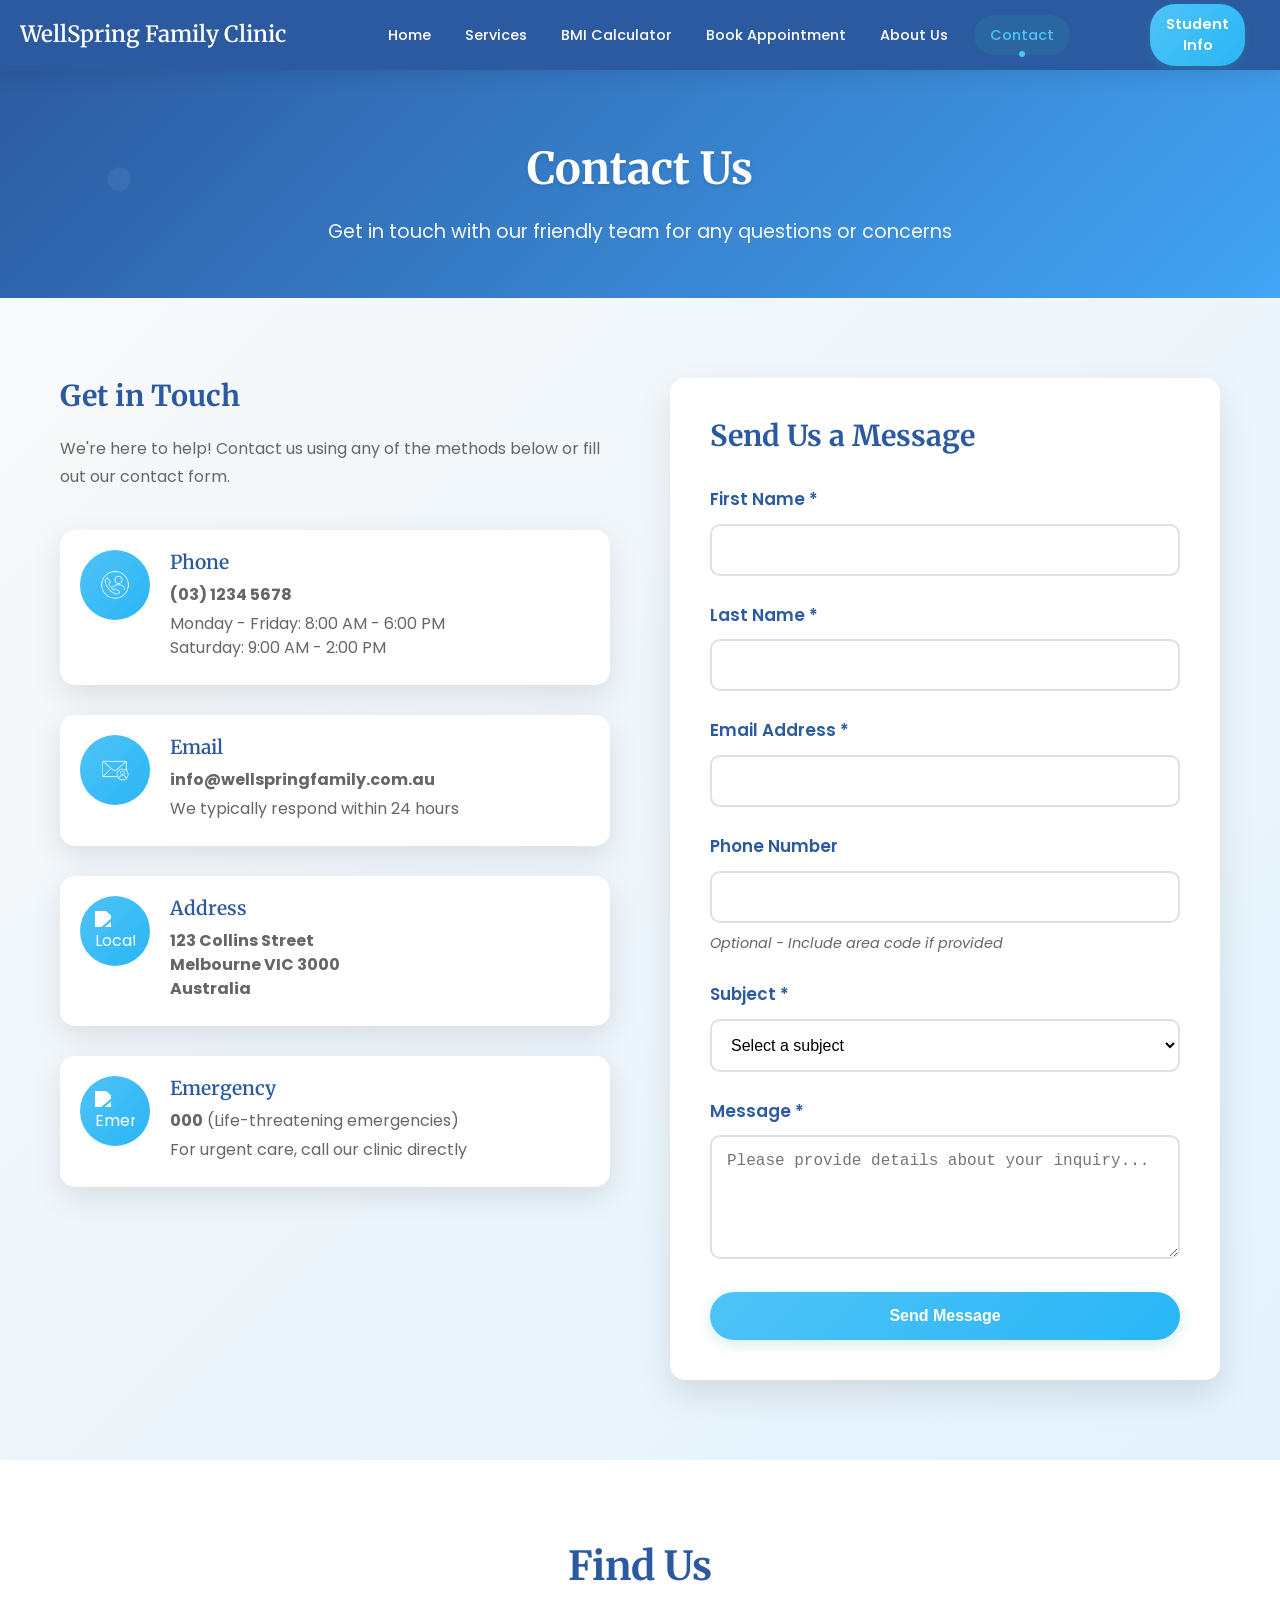
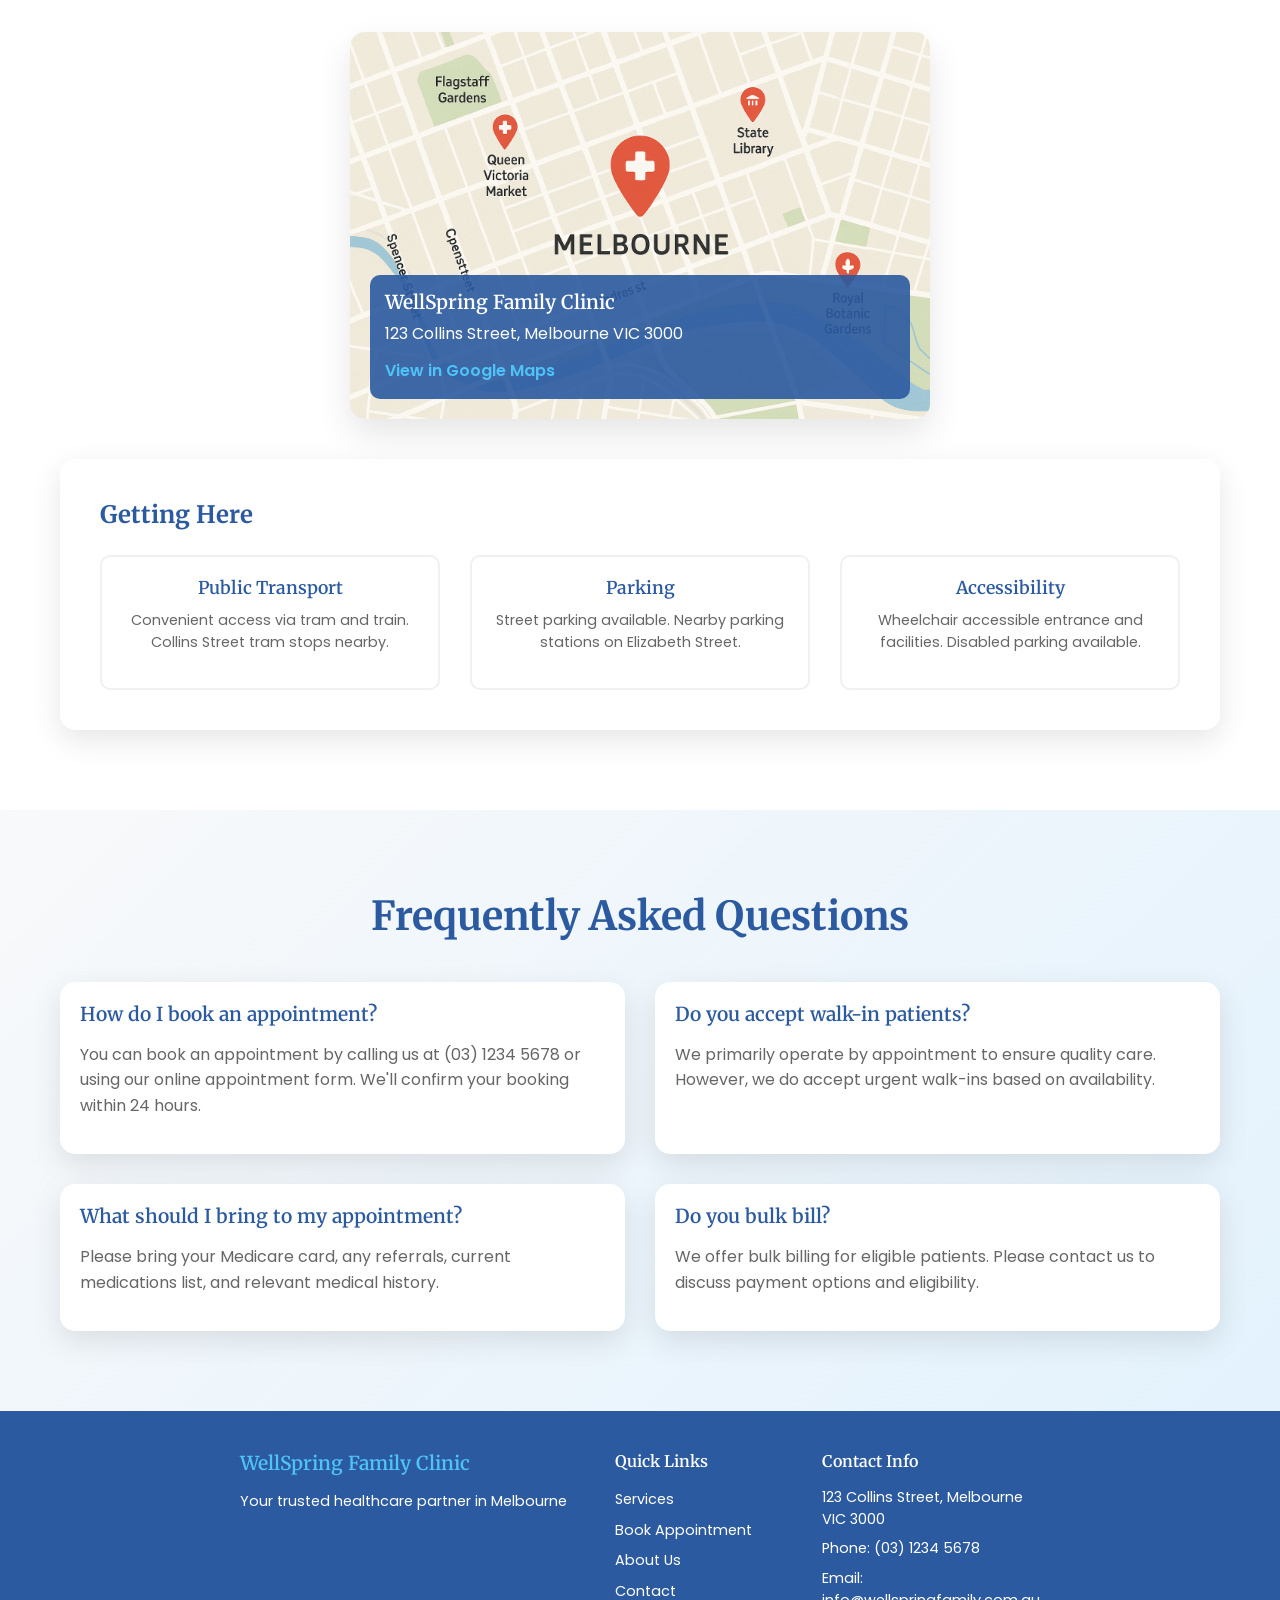
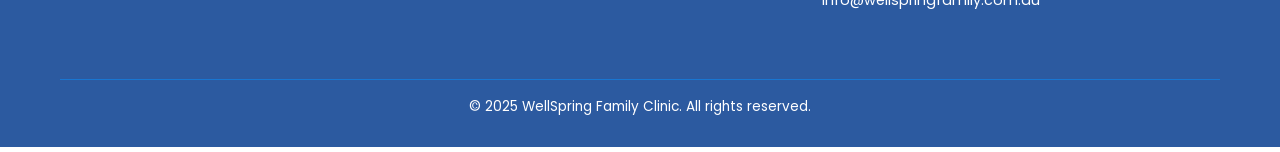
==== commit b4e148e9: "Fix email address and improve mobile contact icons - Replace info@melbournemedical.com.au with info@" ====
--- a/contact.html
+++ b/contact.html
@@ -96,7 +96,7 @@
                                 </div>
                                 <div class="contact-text">
                                     <h3>Email</h3>
-                                    <p><strong>info@melbournemedical.com.au</strong></p>
+                                    <p><strong>info@wellspringfamily.com.au</strong></p>
                                     <p>We typically respond within 24 hours</p>
                                 </div>
                             </div>
--- a/css/style.css
+++ b/css/style.css
@@ -319,35 +319,10 @@
     color: white !important;
 }
 
-/* Simple popup animations */
-.popup-overlay.from-nav .popup-content {
-    animation: simplePopupIn 0.3s ease-out forwards;
-}
-
+/* No popup animations */
+.popup-overlay.from-nav .popup-content,
 .popup-overlay.closing .popup-content {
-    animation: simplePopupOut 0.2s ease-in forwards;
-}
-
-@keyframes simplePopupIn {
-    0% {
-        opacity: 0;
-        transform: scale(0.8);
-    }
-    100% {
-        opacity: 1;
-        transform: scale(1);
-    }
-}
-
-@keyframes simplePopupOut {
-    0% {
-        opacity: 1;
-        transform: scale(1);
-    }
-    100% {
-        opacity: 0;
-        transform: scale(0.9);
-    }
+    animation: none;
 }
 
 /* Mobile Menu */
@@ -369,23 +344,28 @@
 .hours-banner {
     background: linear-gradient(135deg, #4fc3f7, #29b6f6);
     color: white;
-    padding: 23px 0 17px;
+    padding: 35px 0 25px 0;
     margin-top: 70px;
     text-align: center;
     box-shadow: 0 2px 10px rgba(0,0,0,0.1);
+}
+
+.hours-content {
+    width: 100%;
 }
 
 .hours-content h3 {
     font-size: 1.1rem;
-    margin-bottom: 5px;
-    color: #333;
+    margin-bottom: 4px;
+    color: white;
     font-weight: 600;
 }
 
 .hours-content p {
     font-size: 0.95rem;
-    color: #333;
+    color: white;
     font-weight: 500;
+    margin: 0;
 }
 
 /* Page Header */
@@ -798,6 +778,25 @@
     margin-bottom: 60px;
 }
 
+/* Center BMI calculator on desktop */
+@media (min-width: 1024px) {
+    .calculator-container {
+        display: flex !important;
+        justify-content: center !important;
+        align-items: flex-start;
+        width: 100%;
+        margin: -30px auto 60px auto;
+    }
+    
+    .calculator-form {
+        margin: 0 auto;
+    }
+    
+    .calculator-results {
+        margin: 0 auto;
+    }
+}
+
 .calculator-form {
     max-width: 500px;
     width: 100%;
@@ -1710,6 +1709,13 @@
     padding: 50px 0 20px;
 }
 
+/* Footer Mobile - Reduce excessive padding */
+@media (max-width: 767px) {
+    footer {
+        padding: 30px 0 15px;
+    }
+}
+
 .footer-content {
     display: grid;
     grid-template-columns: repeat(auto-fit, minmax(250px, 1fr));
@@ -1767,50 +1773,29 @@
     color: white;
 }
 
-/* Scroll Animations */
-@keyframes fadeInUp {
-    from {
-        opacity: 0;
-        transform: translateY(30px);
-    }
-    to {
-        opacity: 1;
-        transform: translateY(0);
-    }
-}
-
-.fade-in-up {
-    animation: fadeInUp 0.6s ease-out;
-}
-
-@keyframes slideInLeft {
-    from {
-        opacity: 0;
-        transform: translateX(-30px);
-    }
-    to {
-        opacity: 1;
-        transform: translateX(0);
-    }
-}
-
-.slide-in-left {
-    animation: slideInLeft 0.6s ease-out;
-}
-
-@keyframes slideInRight {
-    from {
-        opacity: 0;
-        transform: translateX(30px);
-    }
-    to {
-        opacity: 1;
-        transform: translateX(0);
-    }
-}
-
-.slide-in-right {
-    animation: slideInRight 0.6s ease-out;
+/* No Animations - All Elements Visible */
+
+/* All elements are fully visible by default */
+.service-card, 
+.action-item, 
+.service-detail, 
+.category-item,
+.doctor-card, 
+.facility-item, 
+.activity-item, 
+.faq-item,
+.contact-method, 
+.hero-content, 
+.hero-image {
+    opacity: 1;
+}
+
+/* Remove all animation classes */
+.fade-in-up,
+.slide-in-left,
+.slide-in-right,
+.smooth-fade-in {
+    opacity: 1 !important;
 }
 
 /* ===================================
@@ -1876,8 +1861,8 @@
 }
 
 .student-info-btn {
-    padding: 8px 12px !important;
-    font-size: 0.8rem !important;
+    padding: 6px 10px !important;
+    font-size: 0.75rem !important;
 }
 
 .hamburger {
@@ -1931,15 +1916,17 @@
 /* Hours Banner Mobile */
 .hours-banner {
     margin-top: 60px;
-    padding: 15px 0;
+    padding: 28px 0 22px 0;
 }
 
 .hours-content h3 {
     font-size: 1rem;
+    margin-bottom: 3px;
 }
 
 .hours-content p {
     font-size: 0.8rem;
+    margin: 0;
 }
 
 /* Hero Section Mobile */
@@ -1949,7 +1936,7 @@
 
 .hero .container {
     display: flex;
-    flex-direction: column;
+    flex-direction: column-reverse;
     gap: 30px;
     text-align: center;
 }
@@ -2090,13 +2077,13 @@
 }
 
 .contact-icon {
-    width: 60px;
-    height: 60px;
+    width: 70px;
+    height: 70px;
 }
 
 .contact-icon img {
-    width: 30px;
-    height: 30px;
+    width: 40px;
+    height: 40px;
 }
 
 /* BMI Calculator Mobile */
@@ -2168,10 +2155,20 @@
 
 /* Footer Mobile */
 .footer-content {
-    display: flex;
-    flex-direction: column;
-    gap: 25px;
-    text-align: center;
+    display: grid;
+    grid-template-columns: 1fr 1fr;
+    gap: 20px;
+    text-align: left;
+}
+
+.footer-content .footer-section:first-child {
+    grid-row: 1 / 3;
+    align-self: start;
+}
+
+.footer-content .footer-section:nth-child(2),
+.footer-content .footer-section:nth-child(3) {
+    font-size: 0.9rem;
 }
 
 /* Popup Mobile */
@@ -2233,6 +2230,11 @@
         font-size: 1rem;
     }
     
+    .student-info-btn {
+        padding: 4px 8px !important;
+        font-size: 0.7rem !important;
+    }
+    
     h1 {
         font-size: 1.6rem;
     }
@@ -2392,6 +2394,16 @@
     
     .map-placeholder {
         width: 70%;
+    }
+    
+    /* Footer Tablet - Compact 3-column layout */
+    .footer-content {
+        display: grid;
+        grid-template-columns: repeat(3, 1fr);
+        gap: 30px;
+        text-align: left;
+        max-width: 900px;
+        margin: 0 auto;
     }
 }
 
@@ -2530,6 +2542,53 @@
     .popup-content {
         width: min(460px, 95vw);
     }
+    
+    /* Footer Desktop - More compact and professional */
+    .footer-content {
+        display: grid;
+        grid-template-columns: 2fr 1fr 1fr;
+        gap: 40px;
+        text-align: left;
+        max-width: 800px;
+        margin: 0 auto;
+    }
+    
+    footer {
+        padding: 40px 0 15px;
+    }
+    
+    .footer-section h3 {
+        font-size: 1.2rem;
+        margin-bottom: 15px;
+    }
+    
+    .footer-section h4 {
+        font-size: 1rem;
+        margin-bottom: 15px;
+    }
+    
+    .footer-section p {
+        font-size: 0.9rem;
+        margin-bottom: 8px;
+        line-height: 1.5;
+    }
+    
+    .footer-section ul li {
+        margin-bottom: 6px;
+    }
+    
+    .footer-section a {
+        font-size: 0.9rem;
+    }
+    
+    .footer-bottom {
+        padding-top: 15px;
+        margin-top: 20px;
+    }
+    
+    .footer-bottom p {
+        font-size: 0.85rem;
+    }
 }
 
 /* Large Desktop Styles (min-width: 1200px) */
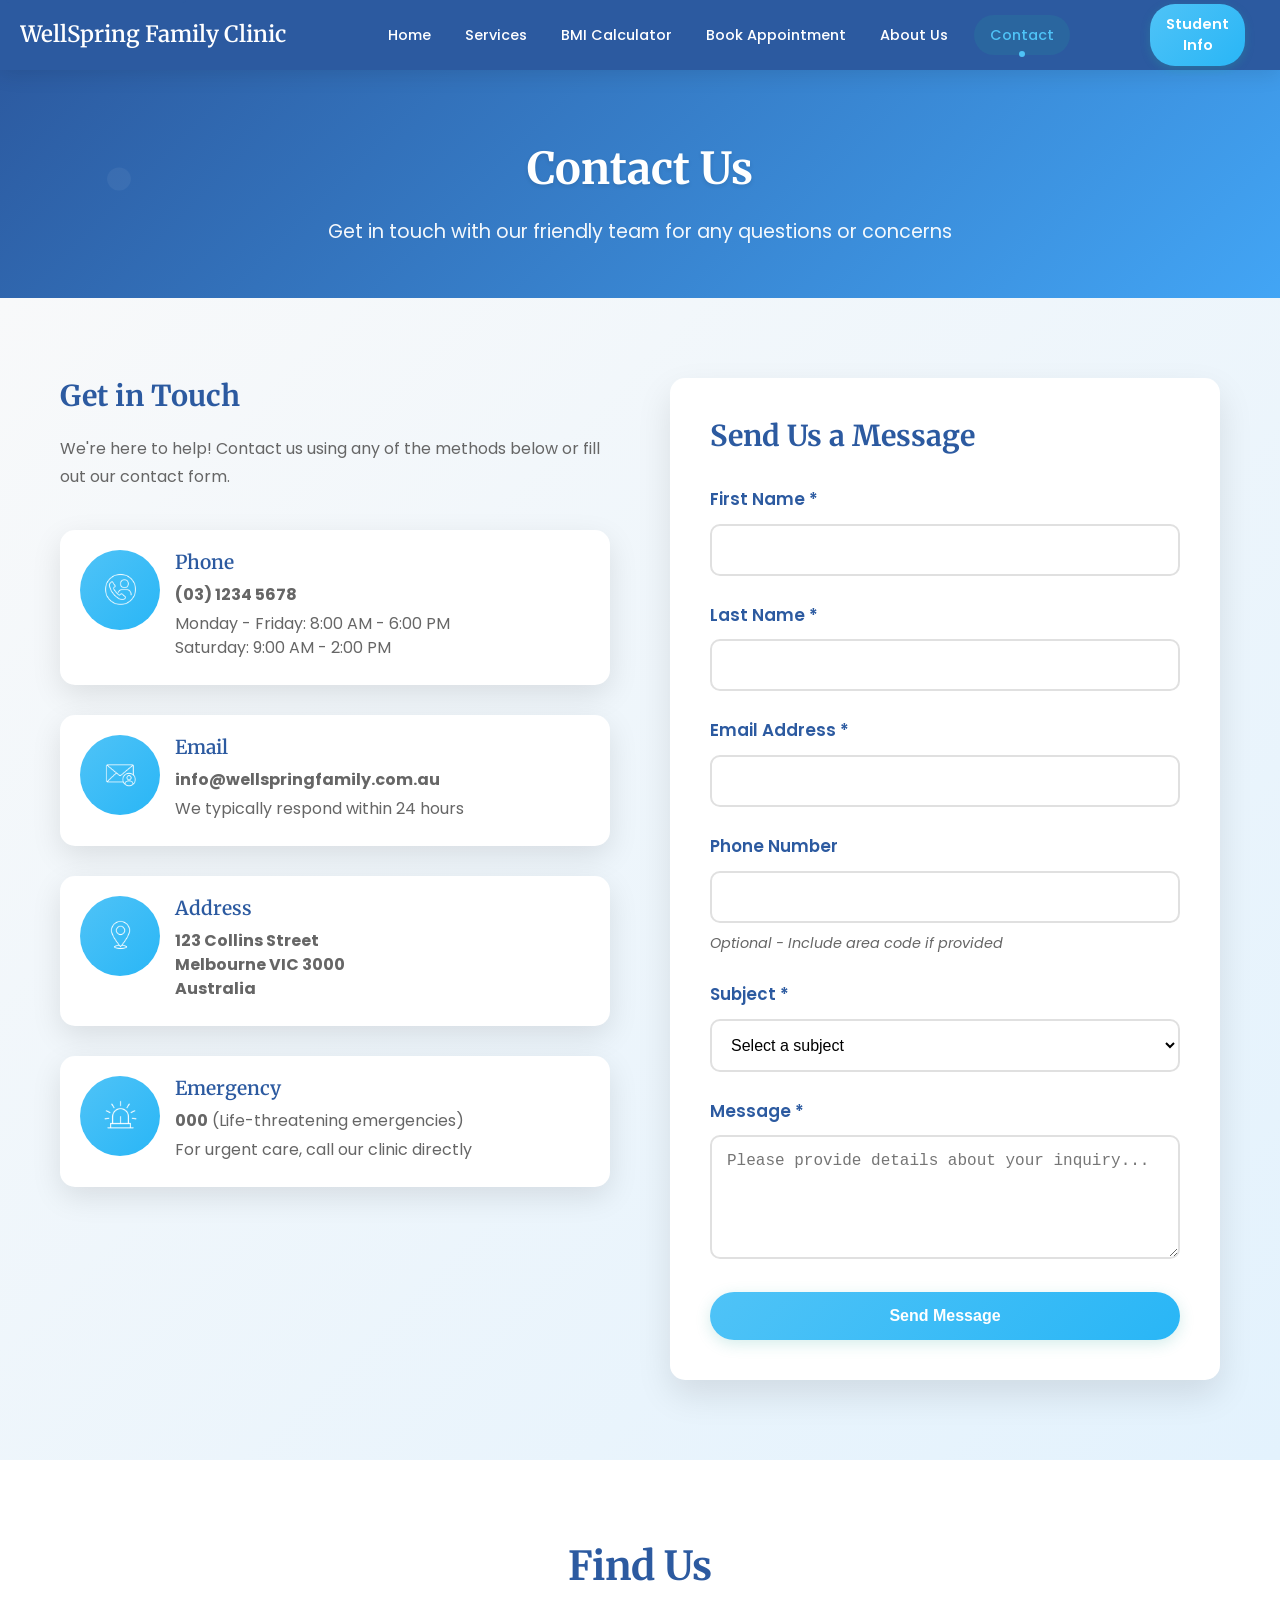
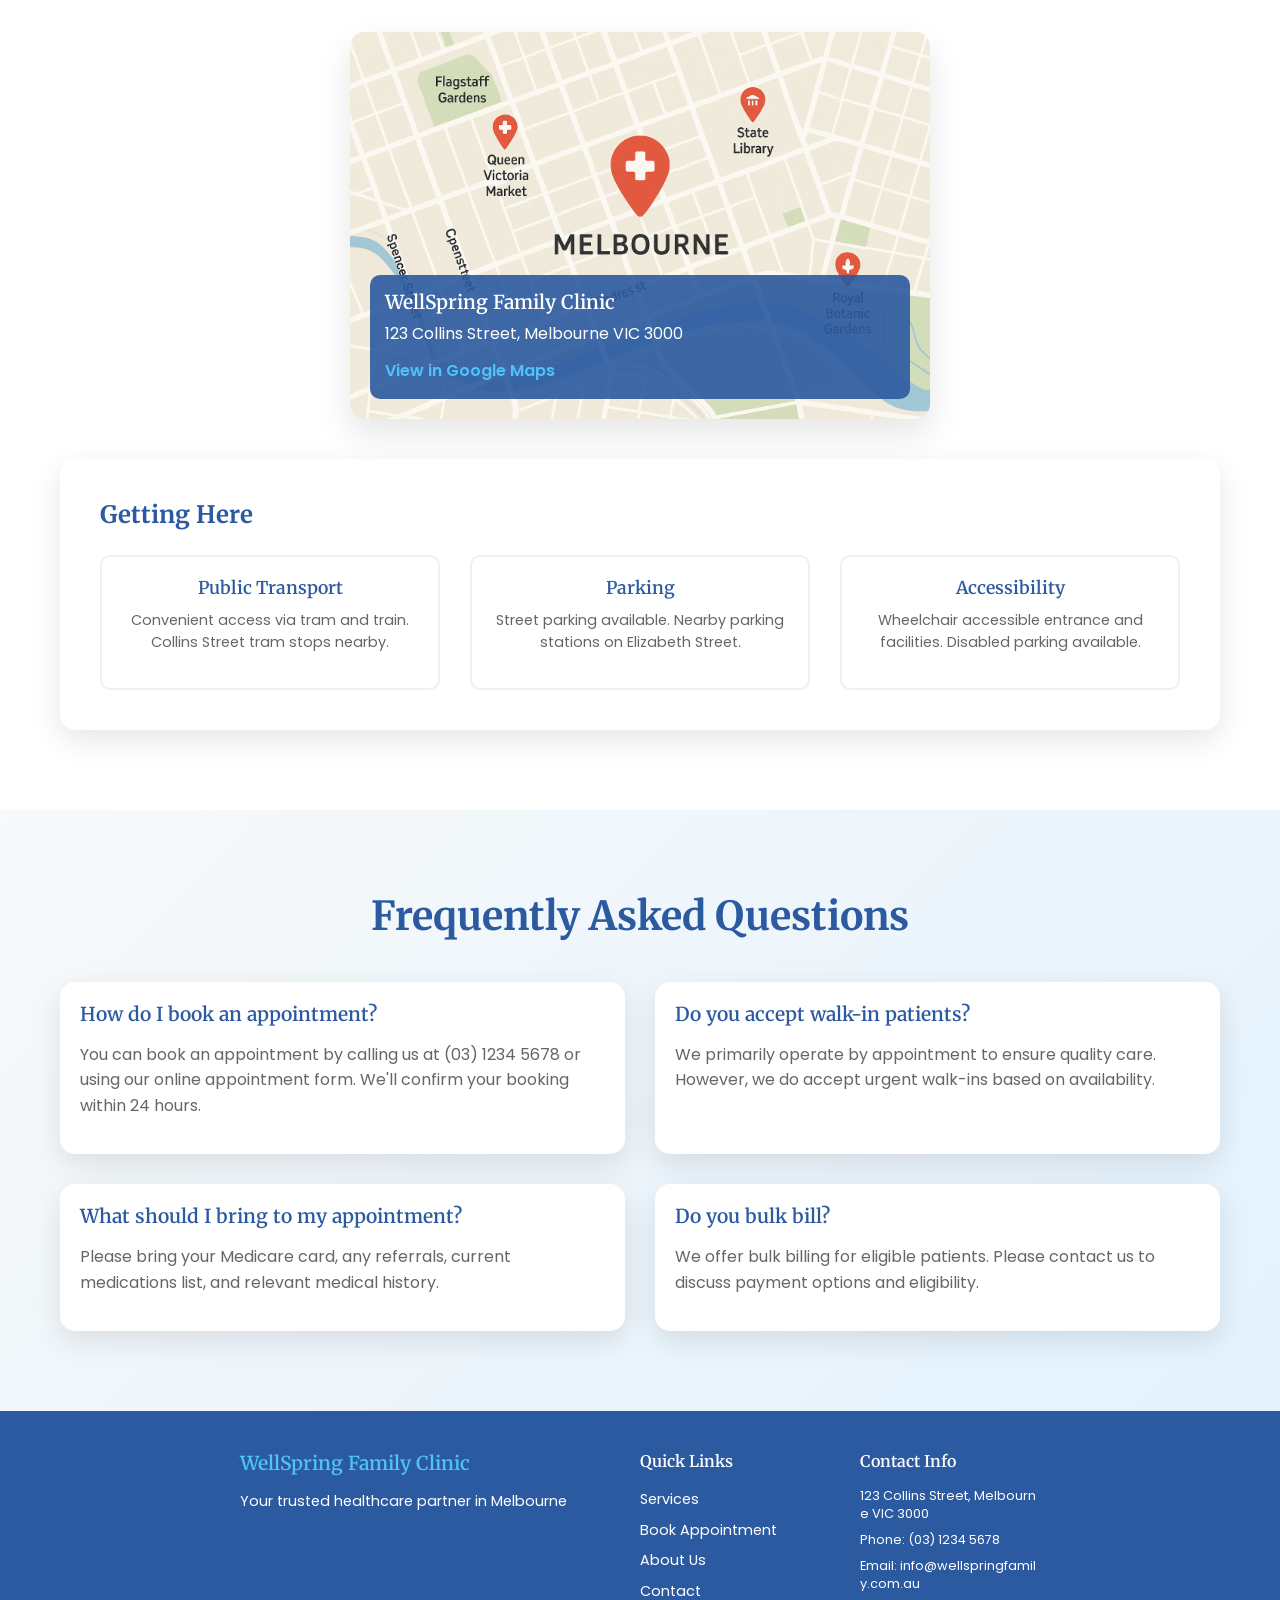
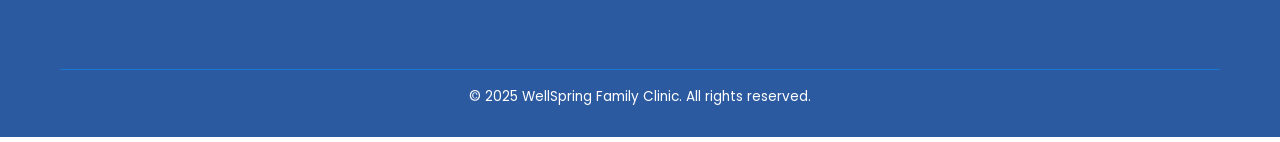
==== commit b99f0875: "Fix contact icon file name references - Fix location.png reference to Location.png (proper case) - F" ====
--- a/contact.html
+++ b/contact.html
@@ -103,7 +103,7 @@
 
                             <div class="contact-method">
                                 <div class="contact-icon">
-                                    <img src="images/location.png" alt="Location icon">
+                                    <img src="images/Location.png" alt="Location icon">
                                 </div>
                                 <div class="contact-text">
                                     <h3>Address</h3>
@@ -115,7 +115,7 @@
 
                             <div class="contact-method">
                                 <div class="contact-icon">
-                                    <img src="images/emergency.png" alt="Emergency icon">
+                                    <img src="images/Emergency.png" alt="Emergency icon">
                                 </div>
                                 <div class="contact-text">
                                     <h3>Emergency</h3>
--- a/css/style.css
+++ b/css/style.css
@@ -2024,7 +2024,7 @@
 /* About/Info Content Mobile */
 .info-content {
     display: flex;
-    flex-direction: column;
+    flex-direction: column-reverse;
     gap: 30px;
     text-align: center;
 }
@@ -2050,40 +2050,48 @@
 /* Facilities Mobile */
 .facilities-content {
     display: flex;
+    flex-direction: column-reverse;
+    gap: 30px;
+    text-align: center;
+}
+
+.facilities-list {
+    display: flex;
+    flex-direction: column;
+    gap: 20px;
+}
+
+.facility-item {
+    padding: 20px;
+}
+
+/* Contact Mobile */
+.contact-grid {
+    display: flex;
     flex-direction: column;
     gap: 30px;
-    text-align: center;
-}
-
-.facilities-list {
-    display: flex;
-    flex-direction: column;
-    gap: 20px;
-}
-
-.facility-item {
-    padding: 20px;
-}
-
-/* Contact Mobile */
-.contact-grid {
-    display: flex;
-    flex-direction: column;
-    gap: 30px;
 }
 
 .contact-method {
     padding: 20px;
+    display: flex;
+    align-items: flex-start;
+    gap: 15px;
 }
 
 .contact-icon {
-    width: 70px;
-    height: 70px;
+    width: 80px;
+    height: 80px;
+    min-width: 80px;
+    min-height: 80px;
 }
 
 .contact-icon img {
-    width: 40px;
-    height: 40px;
+    width: 45px;
+    height: 45px;
+    max-width: 45px;
+    max-height: 45px;
+    object-fit: contain;
 }
 
 /* BMI Calculator Mobile */
@@ -2111,7 +2119,7 @@
 /* Service Detail Mobile */
 .service-detail-content {
     display: flex;
-    flex-direction: column;
+    flex-direction: column-reverse;
     gap: 30px;
 }
 
@@ -2169,6 +2177,12 @@
 .footer-content .footer-section:nth-child(2),
 .footer-content .footer-section:nth-child(3) {
     font-size: 0.9rem;
+}
+
+.footer-content .footer-section:nth-child(3) p {
+    word-break: break-all;
+    font-size: 0.8rem;
+    line-height: 1.4;
 }
 
 /* Popup Mobile */
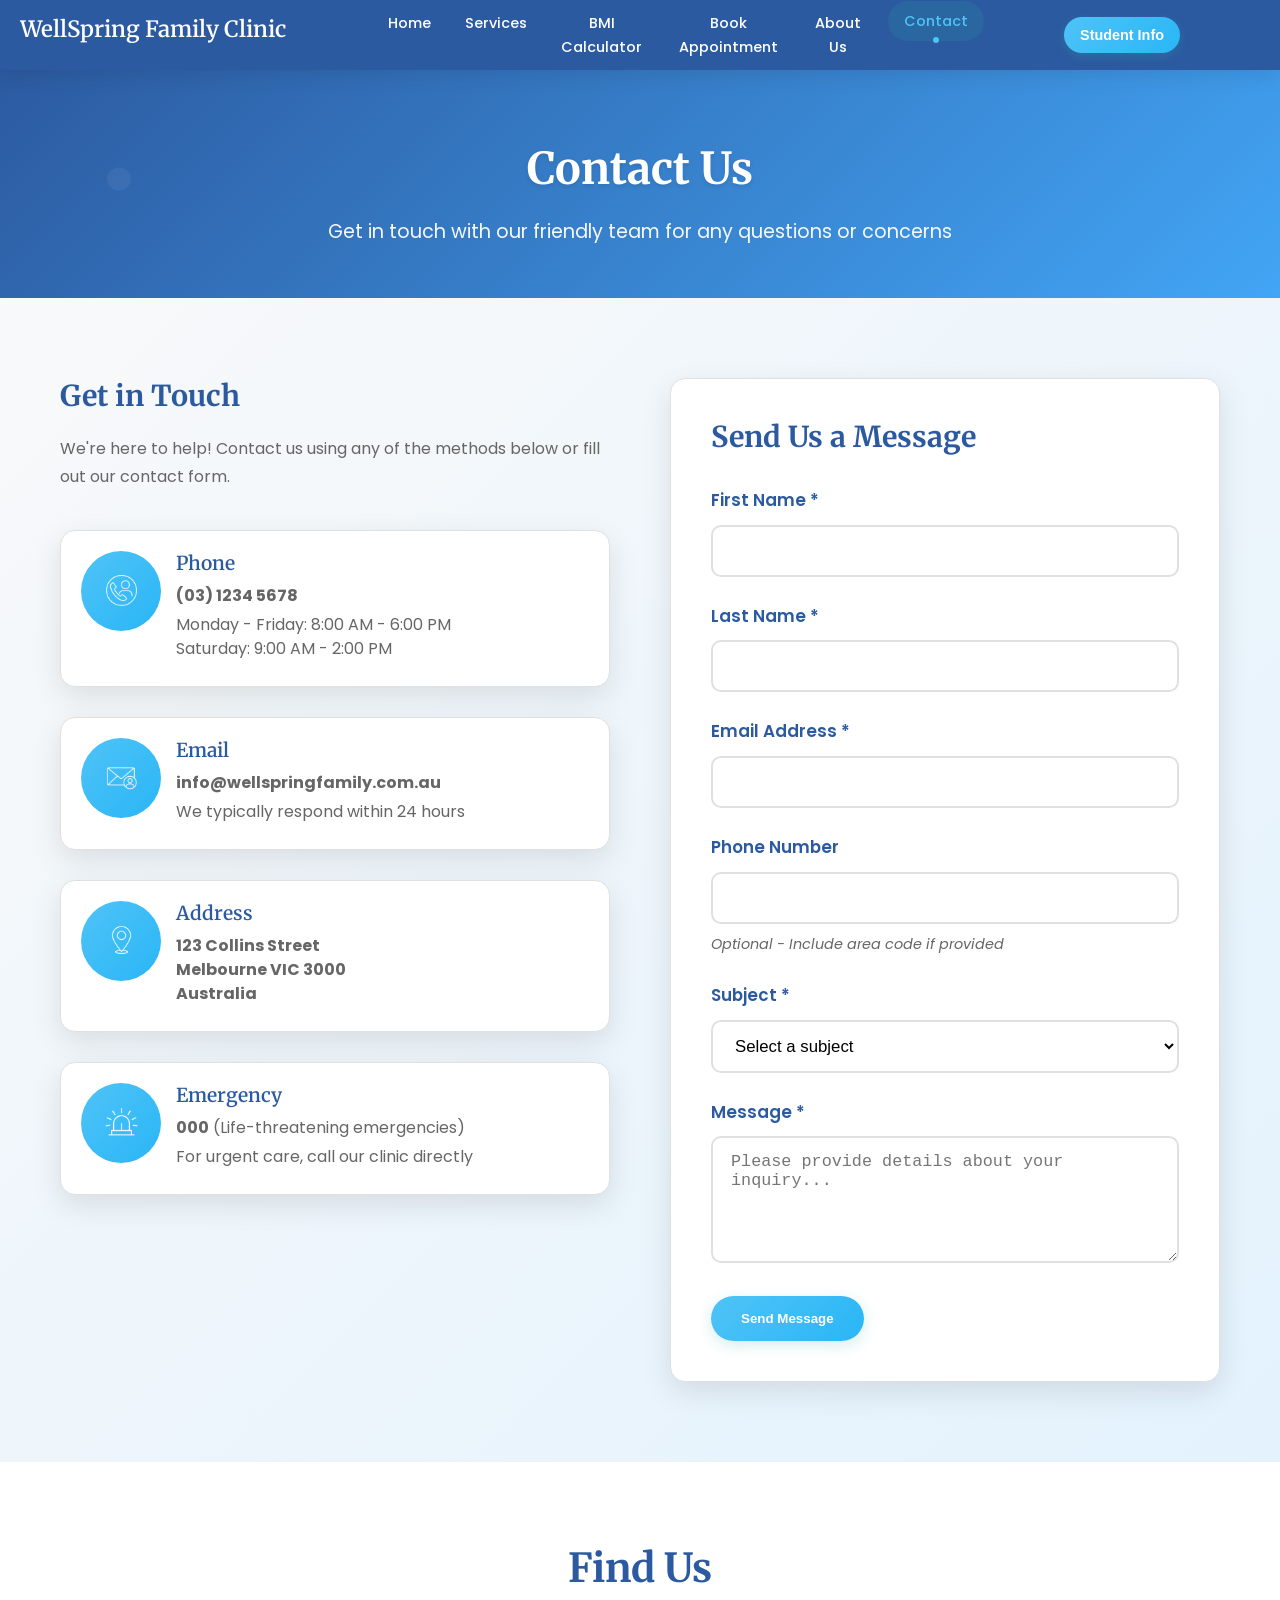
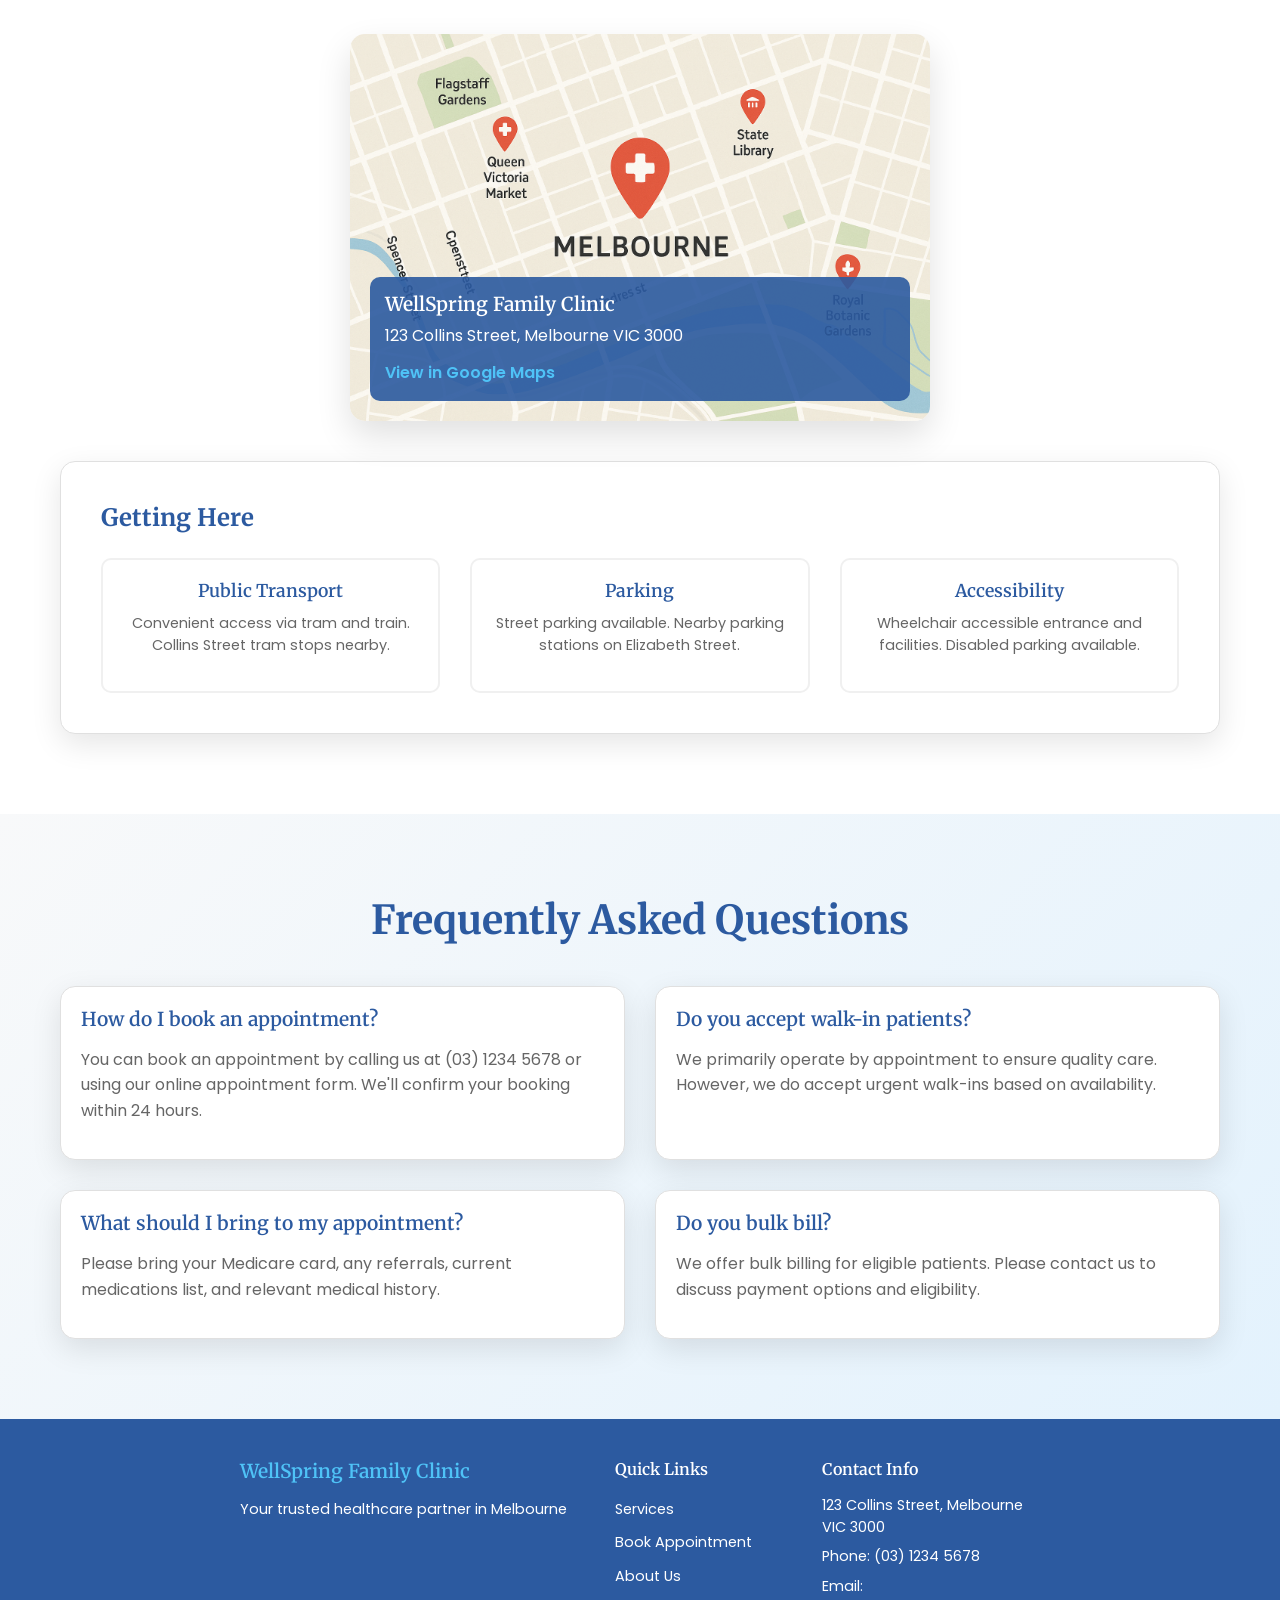
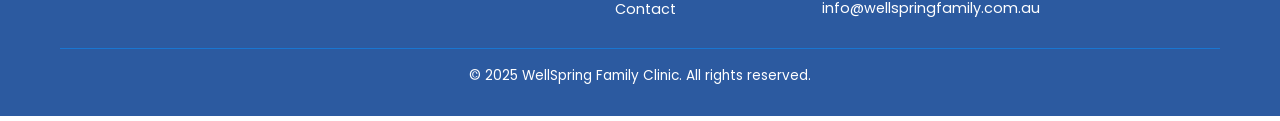
==== commit b9f63c60: "Fix form submissions to work with Formspree endpoints - Update appointment form to use https://forms" ====
--- a/contact.html
+++ b/contact.html
@@ -129,7 +129,7 @@
                     <!-- Contact Form -->
                     <div class="contact-form-container">
                         <h2>Send Us a Message</h2>
-                        <form id="contactForm" class="contact-form">
+                        <form id="contactForm" class="contact-form" action="https://formspree.io/f/mdkdveed" method="POST">
                             <div class="form-row">
                                 <div class="input-group">
                                     <label for="contactFirstName">First Name *</label>
--- a/css/style.css
+++ b/css/style.css
@@ -1,1983 +1,217 @@
-/* WellSpring Family Clinic - Main Stylesheet */
+/*
+  WellSpring Family Clinic — Condensed, human-friendly CSS
+  Goals:
+    • Keep the SAME visual design & behavior
+    • Shrink code, reduce repetition, make it easy to read/extend (~condensed version)
+    • Preserve all original class names (no HTML changes required)
+  Notes:
+    • Variables centralize colors, radii, shadows, typography
+    • Shared component patterns (.btn*, cards, section headings, grids) are grouped
+    • Mobile‑first; then 400 / 768 / 1024 / 1200 breakpoints
+*/
+
+/* =====================
+   Imports & Design Tokens
+   ===================== */
 @import url('https://fonts.googleapis.com/css2?family=Poppins:wght@300;400;500;600;700&family=Merriweather:wght@400;700&display=swap');
 
-
-/* Reset and Base Styles */
-* {
-    margin: 0;
-    padding: 0;
-    box-sizing: border-box;
-}
-
-html {
-    scroll-behavior: smooth;
-    scroll-padding-top: 90px;
-}
-
-#general-practice {
-    scroll-margin-top: 80px;
-}
-
-body {
-    font-family: 'Poppins', -apple-system, BlinkMacSystemFont, 'Segoe UI', sans-serif;
-    line-height: 1.7;
-    color: #333;
-    background-color: #ffffff;
-    font-weight: 400;
-}
-
-/* Heading Styles */
-h1, h2, h3, h4, h5, h6 {
-    font-family: 'Merriweather', Georgia, serif;
-    font-weight: 700;
-    line-height: 1.3;
-    color: #2c5aa0;
-    margin-bottom: 0.5em;
-}
-
-h1 {
-    font-size: 2.75rem;
-    font-weight: 700;
-    color: #2c5aa0;
-}
-
-h2 {
-    font-size: 2.25rem;
-    font-weight: 600;
-    color: #2c5aa0;
-}
-
-h3 {
-    font-size: 1.75rem;
-    font-weight: 600;
-    color: #333;
-}
-
-p {
-    color: #666;
-    margin-bottom: 1em;
-    line-height: 1.7;
-}
-
-/* Welcome Popup Styles */
-.popup-overlay {
-    position: fixed;
-    top: 0;
-    left: 0;
-    width: 100%;
-    height: 100%;
-    background: transparent;
-    display: flex;
-    justify-content: center;
-    align-items: center;
-    z-index: 10001;
-    opacity: 0;
-    visibility: hidden;
-    transition: all 0.4s cubic-bezier(0.4, 0, 0.2, 1);
-    pointer-events: none;
-}
-
-.popup-overlay.show {
-    opacity: 1;
-    visibility: visible;
-    pointer-events: auto;
-}
-
-.popup-content {
-    background: white;
-    border-radius: 16px;
-    box-shadow: 0 20px 40px rgba(0, 0, 0, 0.15);
-    width: min(460px, 95vw);
-    height: auto;
-    max-height: 85vh;
-    transform: scale(0.3);
-    transition: all 0.4s cubic-bezier(0.4, 0, 0.2, 1);
-    display: flex;
-    flex-direction: column;
-    border: 2px solid #e5e7eb;
-}
-
-.popup-overlay.show .popup-content {
-    transform: scale(1);
-}
-
-.popup-header {
-    background: linear-gradient(135deg, #2c5aa0, #42a5f5);
-    color: white;
-    padding: 24px;
-    text-align: center;
-    border-radius: 16px 16px 0 0;
-    flex-shrink: 0;
-}
-
-.popup-header h2 {
-    color: white;
-    margin-bottom: 5px;
-    font-size: 1.5rem;
-}
-
-.popup-subtitle {
-    font-size: 0.9rem;
-    opacity: 0.9;
-    font-weight: 300;
-}
-
-.popup-body {
-    padding: 20px;
-    flex: 0 1 auto;
-    overflow: visible;
-    display: flex;
-    flex-direction: column;
-    gap: 15px;
-}
-
-.assessment-info {
-    background: #f8f9fa;
-    padding: 20px;
-    border-radius: 12px;
-    text-align: center;
-    flex-shrink: 0;
-    border: 1px solid #e0e0e0;
-}
-
-.assessment-info h3 {
-    color: #2c5aa0;
-    margin-bottom: 12px;
-    font-size: 1.4rem;
-}
-
-.assessment-info p {
-    margin-bottom: 16px;
-    color: #666;
-    font-weight: 500;
-}
-
-.student-details {
-    background: #ffffff;
-    padding: 18px;
-    border-radius: 10px;
-    border-left: 4px solid #4fc3f7;
-    box-shadow: 0 2px 8px rgba(0,0,0,0.05);
-}
-
-.student-details p {
-    margin-bottom: 8px;
-    font-size: 0.95rem;
-}
-
-.popup-description {
-    text-align: center;
-    color: #666;
-    line-height: 1.6;
-}
-
-.popup-footer {
-    padding: 15px 20px 20px;
-    text-align: center;
-    flex-shrink: 0;
-    border-top: 1px solid #e5e7eb;
-}
-
-.get-started-btn {
-    background: linear-gradient(135deg, #4fc3f7, #29b6f6);
-    color: white;
-    border: none;
-    padding: 15px 40px;
-    border-radius: 50px;
-    font-size: 1.1rem;
-    font-weight: 600;
-    cursor: pointer;
-    transition: all 0.3s ease;
-    box-shadow: 0 8px 20px rgba(79, 195, 247, 0.3);
-}
-
-.get-started-btn:hover {
-    transform: translateY(-2px);
-    box-shadow: 0 12px 25px rgba(79, 195, 247, 0.4);
-}
-
-
-/* Container */
-.container {
-    max-width: 1200px;
-    margin: 0 auto;
-    padding: 0 20px;
-}
-
-/* Navigation Styles */
-.navbar {
-    background-color: #2c5aa0;
-    position: fixed;
-    top: 0;
-    width: 100%;
-    z-index: 1000;
-    box-shadow: 0 4px 20px rgba(0,0,0,0.1);
-    backdrop-filter: blur(10px);
-}
-
-.nav-container {
-    max-width: 1500px;
-    margin: 0 auto;
-    padding: 0 60px 0 20px;
-    display: grid;
-    grid-template-columns: 320px 1fr auto auto;
-    align-items: center;
-    height: 70px;
-    gap: 40px;
-}
-
-.nav-right {
-    display: flex;
-    align-items: center;
-    gap: 15px;
-    margin-left: 40px;
-}
-
-.logo h2 {
-    color: white;
-    font-size: 1.4rem;
-    font-weight: 600;
-    margin: 0;
-    white-space: nowrap;
-    overflow: hidden;
-    text-overflow: ellipsis;
-}
-
-.nav-menu {
-    display: flex;
-    list-style: none;
-    gap: 18px;
-    align-items: center;
-    margin: 0;
-    padding: 0;
-    justify-self: center;
-    white-space: nowrap;
-}
-
-.nav-menu li {
-    position: relative;
-}
-
-.nav-link {
-    color: white;
-    text-decoration: none;
-    font-weight: 500;
-    transition: color 0.3s ease;
-    padding: 10px 8px;
-    position: relative;
-    display: inline-block;
-    white-space: nowrap;
-    font-size: 0.9rem;
-}
-
-.nav-link:hover {
-    color: #4fc3f7;
-    transition: color 0.3s ease;
-}
-
-.nav-link.active {
-    color: #4fc3f7;
-    background: rgba(38, 166, 154, 0.15);
-    border-radius: 25px;
-    padding: 8px 16px;
-    position: relative;
-}
-
-.nav-link.active::after {
-    content: '';
-    position: absolute;
-    bottom: -2px;
-    left: 50%;
-    transform: translateX(-50%);
-    width: 6px;
-    height: 6px;
-    background: #4fc3f7;
-    border-radius: 50%;
-}
-
-/* Student Info Button */
-.student-info-btn {
-    background: linear-gradient(135deg, #4fc3f7, #29b6f6) !important;
-    border: none !important;
-    border-radius: 25px !important;
-    padding: 10px 18px !important;
-    cursor: pointer;
-    position: relative;
-    overflow: hidden;
-    font-family: inherit;
-    font-size: inherit !important;
-    font-weight: 600;
-    color: white !important;
-    box-shadow: 0 3px 10px rgba(38, 166, 154, 0.3);
-    transition: all 0.3s ease;
-}
-
-.student-info-btn:hover {
-    background: linear-gradient(135deg, #29b6f6, #2c5aa0) !important;
-    transform: translateY(-2px);
-    box-shadow: 0 6px 16px rgba(38, 166, 154, 0.4);
-    color: white !important;
-}
-
-/* No popup animations */
-.popup-overlay.from-nav .popup-content,
-.popup-overlay.closing .popup-content {
-    animation: none;
-}
-
-/* Mobile Menu */
-.hamburger {
-    display: none;
-    flex-direction: column;
-    cursor: pointer;
-}
-
-.hamburger .bar {
-    width: 25px;
-    height: 3px;
-    background-color: white;
-    margin: 3px 0;
-    transition: 0.3s;
-}
-
-/* Hours Banner */
-.hours-banner {
-    background: linear-gradient(135deg, #4fc3f7, #29b6f6);
-    color: white;
-    padding: 35px 0 25px 0;
-    margin-top: 70px;
-    text-align: center;
-    box-shadow: 0 2px 10px rgba(0,0,0,0.1);
-}
-
-.hours-content {
-    width: 100%;
-}
-
-.hours-content h3 {
-    font-size: 1.1rem;
-    margin-bottom: 4px;
-    color: white;
-    font-weight: 600;
-}
-
-.hours-content p {
-    font-size: 0.95rem;
-    color: white;
-    font-weight: 500;
-    margin: 0;
-}
-
-/* Page Header */
-.page-header {
-    background: linear-gradient(135deg, #2c5aa0, #42a5f5);
-    color: white;
-    padding: 120px 0 80px;
-    text-align: center;
-    margin-top: 70px;
-    position: relative;
-    overflow: hidden;
-}
-
-.page-header::before {
-    content: '';
-    position: absolute;
-    top: 0;
-    left: 0;
-    right: 0;
-    bottom: 0;
-    background: url('data:image/svg+xml,<svg xmlns="http://www.w3.org/2000/svg" viewBox="0 0 100 20"><defs><pattern id="grain" width="100" height="20" patternUnits="userSpaceOnUse"><circle cx="10" cy="10" r="1" fill="%23ffffff" opacity="0.05"/></pattern></defs><rect width="100" height="20" fill="url(%23grain)"/></svg>');
-    pointer-events: none;
-}
-
-.page-header h1 {
-    font-size: 2.75rem;
-    margin-bottom: 20px;
-    font-weight: 700;
-    color: white;
-    text-shadow: 0 2px 4px rgba(0,0,0,0.1);
-}
-
-.page-header p {
-    font-size: 1.2rem;
-    opacity: 0.95;
-    max-width: 700px;
-    margin: 0 auto;
-    color: white;
-    line-height: 1.6;
-}
-
-/* Hero Section */
-.hero {
-    padding: 100px 0;
-    background: linear-gradient(135deg, #f8f9fa 0%, rgba(248, 250, 252, 0.8) 100%);
-}
-
-.hero .container {
-    display: grid;
-    grid-template-columns: 1fr 1fr;
-    gap: 60px;
-    align-items: center;
-}
-
-.hero-content h1 {
-    font-size: 3rem;
-    color: #2c5aa0;
-    margin-bottom: 24px;
-    font-weight: 700;
-    line-height: 1.2;
-}
-
-.hero-content p {
-    font-size: 1.2rem;
-    color: #666;
-    margin-bottom: 35px;
-    line-height: 1.7;
-}
-
-.cta-button {
-    display: inline-block;
-    background: linear-gradient(135deg, #4fc3f7, #29b6f6);
-    color: white;
-    padding: 18px 36px;
-    text-decoration: none;
-    border-radius: 50px;
-    font-weight: 600;
-    font-size: 1.1rem;
-    transition: all 0.3s ease;
-    box-shadow: 0 4px 15px rgba(38, 166, 154, 0.2);
-}
-
-.cta-button:hover {
-    transform: translateY(-3px);
-    box-shadow: 0 8px 25px rgba(38, 166, 154, 0.3);
-    background: linear-gradient(135deg, #29b6f6, #2c5aa0);
-}
-
-.hero-image img {
-    width: 100%;
-    height: auto;
-    border-radius: 15px;
-    box-shadow: 0 15px 35px rgba(0,0,0,0.1);
-}
-
-/* Featured Services */
-.featured-services {
-    padding: 80px 0;
-    background-color: white;
-}
-
-.featured-services h2 {
-    text-align: center;
-    font-size: 2.5rem;
-    color: #2c5aa0;
-    margin-bottom: 60px;
-    font-weight: 700;
-}
-
-.services-grid {
-    display: grid;
-    grid-template-columns: repeat(auto-fit, minmax(300px, 1fr));
-    gap: 40px;
-}
-
-.service-card {
-    background: #ffffff;
-    padding: 45px 35px;
-    border-radius: 20px;
-    text-align: center;
-    box-shadow: 0 8px 25px rgba(0,0,0,0.08);
-    transition: all 0.3s ease;
-    border: 1px solid #e0e0e0;
-    position: relative;
-    overflow: hidden;
-}
-
-.service-card:hover {
-    transform: translateY(-8px);
-    box-shadow: 0 20px 40px rgba(0,0,0,0.12);
-    border-color: #4fc3f7;
-}
-
-.service-card::before {
-    content: '';
-    position: absolute;
-    top: 0;
-    left: 0;
-    right: 0;
-    height: 4px;
-    background: linear-gradient(135deg, #4fc3f7, #29b6f6);
-    transform: scaleX(0);
-    transition: transform 0.3s ease;
-}
-
-.service-card:hover::before {
-    transform: scaleX(1);
-}
-
-.service-icon {
-    width: 110px;
-    height: 110px;
-    margin: 0 auto 25px;
-    background: linear-gradient(135deg, #4fc3f7, #29b6f6);
-    border-radius: 50%;
-    display: flex;
-    align-items: center;
-    justify-content: center;
-}
-
-.service-icon img {
-    width: 55px;
-    height: 55px;
-    filter: brightness(0) invert(1);
-}
-
-.service-card h3 {
-    color: #2c5aa0;
-    font-size: 1.5rem;
-    margin-bottom: 18px;
-    font-weight: 600;
-}
-
-.service-card p {
-    color: #666;
-    margin-bottom: 25px;
-    line-height: 1.7;
-    font-size: 1.05rem;
-}
-
-.learn-more {
-    color: #4fc3f7;
-    text-decoration: none;
-    font-weight: 600;
-    transition: all 0.3s ease;
-    position: relative;
-    padding-bottom: 2px;
-}
-
-.learn-more:hover {
-    color: #2c5aa0;
-}
-
-.learn-more::after {
-    content: '';
-    position: absolute;
-    bottom: 0;
-    left: 0;
-    width: 0;
-    height: 2px;
-    background: #4fc3f7;
-    transition: width 0.3s ease;
-}
-
-.learn-more:hover::after {
-    width: 100%;
-}
-
-/* Quick Actions */
-.quick-actions {
-    padding: 100px 0;
-    background: linear-gradient(135deg, #f8f9fa, rgba(66, 165, 245, 0.1));
-}
-
-.quick-actions h2 {
-    text-align: center;
-    font-size: 2.5rem;
-    color: #2c5aa0;
-    margin-bottom: 60px;
-    font-weight: 700;
-}
-
-.actions-grid {
-    display: grid;
-    grid-template-columns: repeat(auto-fit, minmax(350px, 1fr));
-    gap: 40px;
-}
-
-.action-item {
-    background: #ffffff;
-    padding: 45px;
-    border-radius: 20px;
-    text-align: center;
-    box-shadow: 0 12px 35px rgba(0,0,0,0.08);
-    transition: all 0.3s ease;
-    border: 1px solid #e0e0e0;
-}
-
-.action-item:hover {
-    transform: translateY(-5px);
-    box-shadow: 0 20px 40px rgba(0,0,0,0.12);
-}
-
-.action-item h3 {
-    color: #2c5aa0;
-    font-size: 1.5rem;
-    margin-bottom: 18px;
-    font-weight: 600;
-}
-
-.action-item p {
-    color: #666;
-    margin-bottom: 30px;
-    font-size: 1.05rem;
-    line-height: 1.7;
-}
-
-.action-button {
-    background: linear-gradient(135deg, #2c5aa0, #42a5f5);
-    color: white;
-    padding: 15px 30px;
-    text-decoration: none;
-    border-radius: 30px;
-    font-weight: 600;
-    font-size: 1.05rem;
-    transition: all 0.3s ease;
-    box-shadow: 0 4px 15px rgba(21, 101, 192, 0.2);
-}
-
-.action-button:hover {
-    transform: translateY(-3px);
-    box-shadow: 0 8px 25px rgba(21, 101, 192, 0.3);
-}
-
-/* Services Content */
-.services-content {
-    padding: 80px 0;
-}
-
-.service-detail {
-    margin-bottom: 80px;
-}
-
-.service-detail-content {
-    display: grid;
-    grid-template-columns: 1fr 1fr;
-    gap: 60px;
-    align-items: center;
-}
-
-.service-detail-content.reverse {
-    direction: rtl;
-}
-
-.service-detail-content.reverse > * {
-    direction: ltr;
-}
-
-.service-text h2 {
-    color: #2c5aa0;
-    font-size: 2.2rem;
-    margin-bottom: 24px;
-    font-weight: 700;
-}
-
-.service-text p {
-    color: #666;
-    margin-bottom: 24px;
-    line-height: 1.7;
-    font-size: 1.05rem;
-}
-
-.service-text h3 {
-    color: #2c5aa0;
-    font-size: 1.4rem;
-    margin: 30px 0 18px;
-    font-weight: 600;
-}
-
-.service-text ul {
-    list-style: none;
-    margin-bottom: 30px;
-}
-
-.service-text li {
-    color: #666;
-    margin-bottom: 12px;
-    padding-left: 24px;
-    position: relative;
-    font-size: 1.05rem;
-}
-
-.service-text li::before {
-    content: "✓";
-    color: #4fc3f7;
-    font-weight: bold;
-    position: absolute;
-    left: 0;
-    font-size: 1.1rem;
-}
-
-.service-cta {
-    background: linear-gradient(135deg, #4fc3f7, #29b6f6);
-    color: white;
-    padding: 15px 30px;
-    text-decoration: none;
-    border-radius: 30px;
-    font-weight: 600;
-    font-size: 1.05rem;
-    transition: all 0.3s ease;
-    box-shadow: 0 4px 15px rgba(38, 166, 154, 0.2);
-}
-
-.service-cta:hover {
-    transform: translateY(-3px);
-    box-shadow: 0 8px 25px rgba(38, 166, 154, 0.3);
-}
-
-.service-image img {
-    width: 100%;
-    height: auto;
-    border-radius: 15px;
-    box-shadow: 0 15px 35px rgba(0,0,0,0.1);
-}
-
-/* Services CTA */
-.services-cta {
-    background: linear-gradient(135deg, #2c5aa0, #42a5f5);
-    padding: 80px 0;
-    text-align: center;
-    color: white;
-    position: relative;
-    overflow: hidden;
-}
-
-.services-cta::before {
-    content: '';
-    position: absolute;
-    top: 0;
-    left: 0;
-    right: 0;
-    bottom: 0;
-    background: url('data:image/svg+xml,<svg xmlns="http://www.w3.org/2000/svg" viewBox="0 0 100 20"><defs><pattern id="dots" width="20" height="20" patternUnits="userSpaceOnUse"><circle cx="10" cy="10" r="1" fill="%23ffffff" opacity="0.1"/></pattern></defs><rect width="100" height="20" fill="url(%23dots)"/></svg>');
-    pointer-events: none;
-}
-
-.cta-content h2 {
-    font-size: 2rem;
-    margin-bottom: 15px;
-    font-weight: 700;
-    color: white;
-}
-
-.cta-content p {
-    font-size: 1.1rem;
-    margin-bottom: 30px;
-    color: white;
-}
-
-/* BMI Calculator */
-.bmi-calculator {
-    padding: 100px 0;
-    background: linear-gradient(135deg, #f8f9fa, rgba(66, 165, 245, 0.08));
-}
-
-.calculator-container {
-    display: flex;
-    justify-content: center;
-    gap: 60px;
-    margin-bottom: 60px;
-}
-
-/* Center BMI calculator on desktop */
-@media (min-width: 1024px) {
-    .calculator-container {
-        display: flex !important;
-        justify-content: center !important;
-        align-items: flex-start;
-        width: 100%;
-        margin: -30px auto 60px auto;
-    }
-    
-    .calculator-form {
-        margin: 0 auto;
-    }
-    
-    .calculator-results {
-        margin: 0 auto;
-    }
-}
-
-.calculator-form {
-    max-width: 500px;
-    width: 100%;
-    background: #ffffff;
-    padding: 45px;
-    border-radius: 20px;
-    box-shadow: 0 12px 30px rgba(0,0,0,0.08);
-    border: 1px solid #e0e0e0;
-}
-
-.calculator-form h2 {
-    color: #2c5aa0;
-    font-size: 2rem;
-    margin-bottom: 35px;
-    font-weight: 700;
-}
-
-.input-group {
-    margin-bottom: 25px;
-}
-
-.input-group label {
-    display: block;
-    color: #2c5aa0;
-    font-weight: 600;
-    margin-bottom: 10px;
-    font-size: 1.05rem;
-}
-
-.input-group input,
-.input-group select,
-.input-group textarea {
-    width: 100%;
-    padding: 14px 18px;
-    border: 2px solid #e0e0e0;
-    border-radius: 10px;
-    font-size: 1.05rem;
-    transition: all 0.3s ease;
-    background: #ffffff;
-}
-
-.input-group input:focus,
-.input-group select:focus,
-.input-group textarea:focus {
-    outline: none;
-    border-color: #4fc3f7;
-    box-shadow: 0 0 0 3px rgba(38, 166, 154, 0.1);
-    transform: translateY(-1px);
-}
-
-.input-with-unit {
-    display: flex;
-    gap: 10px;
-}
-
-.input-with-unit input {
-    flex: 1;
-}
-
-.input-with-unit select {
-    width: 100px;
-}
-
-.input-help {
-    display: block;
-    color: #666;
-    font-size: 0.9rem;
-    margin-top: 8px;
-    font-style: italic;
-}
-
+:root {
+  /* brand palette */
+  --brand: #2c5aa0;        /* deep blue */
+  --brand-2: #42a5f5;      /* light blue */
+  --accent: #4fc3f7;       /* aqua */
+  --accent-2: #29b6f6;     /* aqua deeper */
+  --ok: #66bb6a;           /* success */
+  --warn: #ffa726;         /* warning */
+  --danger: #ef5350;       /* error */
+  --ink-900: #111;         /* near black */
+  --ink-700: #333;         /* headings */
+  --ink-600: #666;         /* body */
+  --ink-500: #888;         /* meta */
+  --paper: #fff;           /* bg */
+  --paper-2: #f8f9fa;      /* subtle */
+  --paper-3: #e3f2fd;      /* pale blue */
+  --line: #e0e0e0;         /* light borders */
+  --line-2: #e5e7eb;       /* light borders 2 */
+
+  /* gradients */
+  --g-brand: linear-gradient(135deg, var(--brand), var(--brand-2));
+  --g-accent: linear-gradient(135deg, var(--accent), var(--accent-2));
+
+  /* type */
+  --ff-sans: 'Poppins', -apple-system, BlinkMacSystemFont, 'Segoe UI', sans-serif;
+  --ff-serif: 'Merriweather', Georgia, serif;
+  --lh: 1.7;
+
+  /* radii */
+  --r-xs: 8px; 
+  --r-sm: 10px;
+  --r-md: 12px; 
+  --r-lg: 15px; 
+  --r-xl: 16px; 
+  --r-2xl: 20px;
+  --r-full: 999px;
+
+  /* shadows */
+  --shadow-xs: 0 2px 8px rgba(0,0,0,.05);
+  --shadow-sm: 0 5px 15px rgba(0,0,0,.08);
+  --shadow-md: 0 10px 30px rgba(0,0,0,.1);
+  --shadow-lg: 0 15px 35px rgba(0,0,0,.12);
+  --shadow-xl: 0 20px 40px rgba(0,0,0,.15);
+
+  /* motion */
+  --t-fast: .2s cubic-bezier(.4,0,.2,1);
+  --t: .3s cubic-bezier(.4,0,.2,1);
+  --t-slow: .4s cubic-bezier(.4,0,.2,1);
+
+  /* sizes */
+  --container: 1200px;
+  --nav-h: 70px;
+
+  /* type scale (mobile-first) */
+  --h1: 1.8rem;  /* bumps up at breakpoints */
+  --h2: 1.5rem;
+  --h3: 1.3rem;
+  --p: 1rem;
+}
+
+/* =====================
+   Reset & Base
+   ===================== */
+* { margin:0; padding:0; box-sizing:border-box; }
+html { scroll-behavior:smooth; scroll-padding-top: 90px; }
+#general-practice { scroll-margin-top: 80px; }
+body { font-family:var(--ff-sans); line-height:var(--lh); color:var(--ink-700); background:var(--paper); font-weight:400; }
+
+h1,h2,h3,h4,h5,h6{ font-family:var(--ff-serif); font-weight:700; line-height:1.3; color:var(--brand); margin-bottom:.5em; }
+h1{ font-size:var(--h1); }
+h2{ font-size:var(--h2); font-weight:600; }
+h3{ font-size:var(--h3); font-weight:600; color:var(--ink-700); }
+
+p{ color:var(--ink-600); margin-bottom:1em; line-height:var(--lh); font-size:var(--p); }
+
+.container{ max-width:var(--container); margin:0 auto; padding:0 15px; }
+
+/* Common component primitives */
+.card,
+.service-card,
+.action-item,
+.category-item,
+.doctor-card,
+.facility-item,
+.activity-item,
+.faq-item,
+.contact-method,
+.appointment-info,
+.appointment-form,
+.contact-form-container,
+.calculator-form,
+.calculator-results,
+.mission-item,
+.values-item,
+.location-details { 
+  background:var(--paper); border-radius:var(--r-lg); box-shadow:var(--shadow-md); border:1px solid var(--line); 
+}
+
+.btn,
+.cta-button,
+.action-button,
+.service-cta,
 .calculate-btn,
-.submit-btn {
-    background: linear-gradient(135deg, #4fc3f7, #29b6f6);
-    color: white;
-    padding: 18px 36px;
-    border: none;
-    border-radius: 30px;
-    font-size: 1.1rem;
-    font-weight: 600;
-    cursor: pointer;
-    width: 100%;
-    transition: all 0.3s ease;
-    box-shadow: 0 4px 15px rgba(38, 166, 154, 0.2);
-}
-
+.submit-btn,
+.recalculate-btn,
+.reset-btn,
+.student-info-btn,
+.get-started-btn { 
+  display:inline-block; border:none; border-radius:30px; padding:15px 30px; font-weight:600; cursor:pointer; text-decoration:none; 
+  transition:transform var(--t), box-shadow var(--t), background var(--t); color:#fff; 
+}
+
+/* gradients mapped */
+.cta-button,
+.calculate-btn,
+.submit-btn,
+.service-cta,
+.get-started-btn { background:var(--g-accent); box-shadow:0 4px 15px rgba(38,166,154,.2); }
+
+.action-button,
+.recalculate-btn,
+.reset-btn { background:var(--g-brand); box-shadow:0 4px 15px rgba(21,101,192,.2); }
+
+.student-info-btn { background:var(--g-accent)!important; border-radius:25px!important; padding:10px 18px!important; box-shadow:0 3px 10px rgba(38,166,154,.3); }
+
+.btn:hover,
+.cta-button:hover,
+.action-button:hover,
+.service-cta:hover,
 .calculate-btn:hover,
-.submit-btn:hover {
-    transform: translateY(-3px);
-    box-shadow: 0 8px 25px rgba(38, 166, 154, 0.3);
-}
-
-.calculator-results {
-    background: white;
-    padding: 40px;
-    border-radius: 15px;
-    box-shadow: 0 15px 35px rgba(0,0,0,0.1);
-    text-align: center;
-}
-
-.calculator-results h3 {
-    color: #2c5aa0;
-    font-size: 1.5rem;
-    margin-bottom: 25px;
-    font-weight: 700;
-}
-
-.bmi-result {
-    margin-bottom: 30px;
-}
-
-.bmi-value {
-    font-size: 3.5rem;
-    font-weight: 700;
-    color: #4fc3f7;
-    margin-bottom: 15px;
-    text-shadow: 0 2px 4px rgba(38, 166, 154, 0.2);
-}
-
-.bmi-category {
-    font-size: 1.3rem;
-    font-weight: 600;
-    margin-bottom: 10px;
-}
-
-.bmi-description {
-    color: #666;
-    font-size: 1.2rem;
-    font-weight: 500;
-}
-
-.recalculate-btn,
-.reset-btn {
-    background: linear-gradient(135deg, #2c5aa0, #42a5f5);
-    color: white;
-    padding: 15px 30px;
-    border: none;
-    border-radius: 30px;
-    font-weight: 600;
-    cursor: pointer;
-    transition: all 0.3s ease;
-    font-size: 1.05rem;
-    box-shadow: 0 4px 15px rgba(21, 101, 192, 0.2);
-}
-
+.submit-btn:hover,
 .recalculate-btn:hover,
-.reset-btn:hover {
-    transform: translateY(-3px);
-    box-shadow: 0 8px 25px rgba(21, 101, 192, 0.3);
-}
-
-/* BMI Information */
-.bmi-info {
-    margin-bottom: 60px;
-}
-
-.bmi-info h2 {
-    text-align: center;
-    color: #2c5aa0;
-    font-size: 2rem;
-    margin-bottom: 40px;
-    font-weight: 700;
-}
-
-.bmi-categories {
-    display: grid;
-    grid-template-columns: repeat(auto-fit, minmax(250px, 1fr));
-    gap: 30px;
-}
-
-.category-item {
-    background: white;
-    padding: 30px 25px;
-    border-radius: 15px;
-    text-align: center;
-    box-shadow: 0 10px 30px rgba(0,0,0,0.1);
-    border-left: 5px solid;
-}
-
-.category-item.underweight {
-    border-left-color: #42a5f5;
-}
-
-.category-item.normal {
-    border-left-color: #66bb6a;
-}
-
-.category-item.overweight {
-    border-left-color: #ffa726;
-}
-
-.category-item.obese {
-    border-left-color: #ef5350;
-}
-
-.category-item h3 {
-    color: #2c5aa0;
-    font-size: 1.2rem;
-    margin-bottom: 10px;
-    font-weight: 600;
-}
-
-.category-item .range {
-    font-weight: 600;
-    margin-bottom: 10px;
-    color: #333;
-}
-
-.category-item p {
-    color: #666;
-    font-size: 0.95rem;
-    line-height: 1.5;
-}
-
-/* BMI Disclaimer */
-.bmi-disclaimer {
-    background: white;
-    padding: 40px;
-    border-radius: 15px;
-    box-shadow: 0 10px 30px rgba(0,0,0,0.1);
-    text-align: center;
-}
-
-.bmi-disclaimer h3 {
-    color: #2c5aa0;
-    font-size: 1.5rem;
-    margin-bottom: 20px;
-    font-weight: 700;
-}
-
-.bmi-disclaimer p {
-    color: #666;
-    line-height: 1.7;
-    margin-bottom: 25px;
-}
-
-/* Form Styles */
-.form-row {
-    display: grid;
-    grid-template-columns: 1fr 1fr;
-    gap: 20px;
-}
-
-.error-text {
-    color: #ef5350;
-    font-size: 0.85rem;
-    margin-top: 5px;
-    display: none;
-}
-
-.error-message {
-    background: #ffebee;
-    color: #c62828;
-    padding: 15px;
-    border-radius: 8px;
-    margin-top: 20px;
-    border-left: 4px solid #ef5350;
-}
-
-.success-message {
-    background: #e8f5e8;
-    color: #2e7d32;
-    padding: 30px;
-    border-radius: 15px;
-    text-align: center;
-    border-left: 4px solid #66bb6a;
-}
-
-.success-message h3 {
-    color: #2e7d32;
-    font-size: 1.5rem;
-    margin-bottom: 15px;
-    font-weight: 700;
-}
-
-.success-message p {
-    margin-bottom: 20px;
-}
-
-.form-checkbox {
-    display: flex;
-    align-items: flex-start;
-    gap: 10px;
-    margin-bottom: 25px;
-}
-
-.form-checkbox input[type="checkbox"] {
-    margin-top: 3px;
-    transform: scale(1.2);
-}
-
-.form-checkbox label {
-    color: #666;
-    font-size: 0.9rem;
-    line-height: 1.5;
-}
-
-/* Appointment Styles */
-.appointment-section {
-    padding: 80px 0;
-    background: linear-gradient(135deg, #f8f9fa, #e3f2fd);
-}
-
-.appointment-container {
-    display: grid;
-    grid-template-columns: 1fr 1.5fr;
-    gap: 60px;
-}
-
-.appointment-info {
-    background: white;
-    padding: 40px;
-    border-radius: 15px;
-    box-shadow: 0 15px 35px rgba(0,0,0,0.1);
-    height: fit-content;
-    position: sticky;
-    top: 90px;
-}
-
-.appointment-info h2 {
-    color: #2c5aa0;
-    font-size: 1.8rem;
-    margin-bottom: 20px;
-    font-weight: 700;
-}
-
-.appointment-info p {
-    color: #666;
-    margin-bottom: 30px;
-    line-height: 1.7;
-}
-
-.clinic-hours,
-.urgent-care {
-    margin-bottom: 30px;
-}
-
-.clinic-hours h3,
-.urgent-care h3 {
-    color: #2c5aa0;
-    font-size: 1.2rem;
-    margin-bottom: 15px;
-    font-weight: 600;
-}
-
-.clinic-hours ul {
-    list-style: none;
-}
-
-.clinic-hours li {
-    color: #666;
-    margin-bottom: 8px;
-    padding-left: 15px;
-    position: relative;
-}
-
-.clinic-hours li::before {
-    content: "•";
-    color: #4fc3f7;
-    font-weight: bold;
-    position: absolute;
-    left: 0;
-}
-
-.urgent-care p {
-    color: #666;
-    line-height: 1.6;
-}
-
-.appointment-form {
-    background: white;
-    padding: 40px;
-    border-radius: 15px;
-    box-shadow: 0 15px 35px rgba(0,0,0,0.1);
-}
-
-/* About Us Styles */
-.clinic-info {
-    padding: 80px 0;
-    background-color: white;
-}
-
-.info-content {
-    display: grid;
-    grid-template-columns: 1fr 1fr;
-    gap: 60px;
-    align-items: center;
-}
-
-.info-text h2 {
-    color: #2c5aa0;
-    font-size: 2rem;
-    margin-bottom: 25px;
-    font-weight: 700;
-}
-
-.info-text p {
-    color: #666;
-    margin-bottom: 20px;
-    line-height: 1.7;
-}
-
-.info-image img {
-    width: 100%;
-    height: auto;
-    border-radius: 15px;
-    box-shadow: 0 15px 35px rgba(0,0,0,0.1);
-}
-
-/* Mission and Values */
-.mission-values {
-    padding: 80px 0;
-    background: linear-gradient(135deg, #f8f9fa, #e3f2fd);
-}
-
-.mission-content {
-    display: grid;
-    grid-template-columns: 1fr 1fr;
-    gap: 60px;
-}
-
-.mission-item,
-.values-item {
-    background: white;
-    padding: 40px;
-    border-radius: 15px;
-    box-shadow: 0 15px 35px rgba(0,0,0,0.1);
-}
-
-.mission-item h2,
-.values-item h2 {
-    color: #2c5aa0;
-    font-size: 1.8rem;
-    margin-bottom: 20px;
-    font-weight: 700;
-}
-
-.mission-item p,
-.values-item p {
-    color: #666;
-    line-height: 1.7;
-}
-
-.values-item ul {
-    list-style: none;
-}
-
-.values-item li {
-    color: #666;
-    margin-bottom: 15px;
-    line-height: 1.6;
-}
-
-.values-item strong {
-    color: #2c5aa0;
-    font-weight: 600;
-}
-
-/* Medical Team */
-.medical-team {
-    padding: 80px 0;
-    background-color: white;
-}
-
-.medical-team h2 {
-    text-align: center;
-    color: #2c5aa0;
-    font-size: 2.2rem;
-    margin-bottom: 50px;
-    font-weight: 700;
-}
-
-.doctors-grid {
-    display: grid;
-    grid-template-columns: repeat(auto-fit, minmax(250px, 1fr));
-    gap: 30px;
-}
-
-.doctor-card {
-    background: white;
-    border-radius: 15px;
-    overflow: hidden;
-    box-shadow: 0 15px 35px rgba(0,0,0,0.1);
-    transition: transform 0.3s ease;
-}
-
-.doctor-card:hover {
-    transform: translateY(-5px);
-}
-
-.doctor-image {
-    width: 100%;
-    aspect-ratio: 1/1;
-    overflow: hidden;
-}
-
-.doctor-image img {
-    width: 100%;
-    height: 100%;
-    object-fit: cover;
-}
-
-.doctor-info {
-    padding: 30px;
-}
-
-.doctor-info h3 {
-    color: #2c5aa0;
-    font-size: 1.4rem;
-    margin-bottom: 5px;
-    font-weight: 700;
-}
-
-.specialty {
-    color: #4fc3f7;
-    font-weight: 600;
-    margin-bottom: 5px;
-}
-
-.qualifications {
-    color: #888;
-    font-size: 0.9rem;
-    margin-bottom: 15px;
-    font-style: italic;
-}
-
-.doctor-info p {
-    color: #666;
-    line-height: 1.6;
-}
-
-/* Facilities */
-.facilities {
-    padding: 80px 0;
-    background: linear-gradient(135deg, #f8f9fa, #e3f2fd);
-}
-
-.facilities h2 {
-    text-align: center;
-    color: #2c5aa0;
-    font-size: 2.2rem;
-    margin-bottom: 50px;
-    font-weight: 700;
-}
-
-.facilities-content {
-    display: grid;
-    grid-template-columns: 1fr 1fr;
-    gap: 60px;
-    align-items: center;
-    margin-bottom: 40px;
-}
-
-.facilities-text p {
-    color: #666;
-    line-height: 1.7;
-    margin-bottom: 30px;
-}
-
-.facilities-list {
-    display: grid;
-    grid-template-columns: 1fr 1fr;
-    gap: 25px;
-}
-
-.facility-item {
-    background: white;
-    padding: 25px;
-    border-radius: 10px;
-    box-shadow: 0 5px 15px rgba(0,0,0,0.1);
-}
-
-.facility-item h3 {
-    color: #2c5aa0;
-    font-size: 1.1rem;
-    margin-bottom: 10px;
-    font-weight: 600;
-}
-
-.facility-item p {
-    color: #666;
-    font-size: 0.9rem;
-    line-height: 1.5;
-}
-
-.facilities-image img {
-    width: 100%;
-    aspect-ratio: 3/2;
-    object-fit: cover;
-    border-radius: 15px;
-    box-shadow: 0 15px 35px rgba(0,0,0,0.1);
-}
-
-/* Community */
-.community {
-    padding: 80px 0;
-    background-color: white;
-}
-
-.community h2 {
-    text-align: center;
-    color: #2c5aa0;
-    font-size: 2.2rem;
-    margin-bottom: 20px;
-    font-weight: 700;
-}
-
-.community > p {
-    text-align: center;
-    color: #666;
-    font-size: 1.1rem;
-    margin-bottom: 50px;
-    max-width: 600px;
-    margin-left: auto;
-    margin-right: auto;
-}
-
-.community-activities {
-    display: grid;
-    grid-template-columns: repeat(auto-fit, minmax(300px, 1fr));
-    gap: 40px;
-}
-
-.activity-item {
-    background: white;
-    padding: 30px;
-    border-radius: 15px;
-    text-align: center;
-    box-shadow: 0 10px 30px rgba(0,0,0,0.1);
-    border-top: 4px solid #4fc3f7;
-}
-
-.activity-item h3 {
-    color: #2c5aa0;
-    font-size: 1.3rem;
-    margin-bottom: 15px;
-    font-weight: 600;
-}
-
-.activity-item p {
-    color: #666;
-    line-height: 1.6;
-}
-
-/* About CTA */
-.about-cta {
-    background: linear-gradient(135deg, #2c5aa0, #1976d2);
-    padding: 60px 0;
-    text-align: center;
-    color: white;
-}
-
-.about-cta h2 {
-    font-size: 2rem;
-    margin-bottom: 15px;
-    font-weight: 700;
-}
-
-.about-cta p {
-    font-size: 1.1rem;
-    margin-bottom: 30px;
-    opacity: 0.9;
-}
-
-/* Contact Styles */
-.contact-info {
-    padding: 80px 0;
-    background: linear-gradient(135deg, #f8f9fa, #e3f2fd);
-}
-
-.contact-grid {
-    display: grid;
-    grid-template-columns: 1fr 1fr;
-    gap: 60px;
-}
-
-.contact-details h2 {
-    color: #2c5aa0;
-    font-size: 1.8rem;
-    margin-bottom: 20px;
-    font-weight: 700;
-}
-
-.contact-details > p {
-    color: #666;
-    margin-bottom: 40px;
-    line-height: 1.7;
-}
-
-.contact-methods {
-    display: flex;
-    flex-direction: column;
-    gap: 30px;
-}
-
-.contact-method {
-    display: flex;
-    align-items: flex-start;
-    gap: 20px;
-    background: white;
-    padding: 25px;
-    border-radius: 15px;
-    box-shadow: 0 10px 30px rgba(0,0,0,0.1);
-}
-
-.contact-icon {
-    width: 90px;
-    height: 90px;
-    background: linear-gradient(135deg, #4fc3f7, #29b6f6);
-    border-radius: 50%;
-    display: flex;
-    align-items: center;
-    justify-content: center;
-    flex-shrink: 0;
-}
-
-.contact-icon img {
-    width: 50px;
-    height: 50px;
-    filter: brightness(0) invert(1);
-}
-
-.contact-text h3 {
-    color: #2c5aa0;
-    font-size: 1.2rem;
-    margin-bottom: 8px;
-    font-weight: 600;
-}
-
-.contact-text p {
-    color: #666;
-    line-height: 1.5;
-    margin-bottom: 5px;
-}
-
-.contact-form-container {
-    background: white;
-    padding: 40px;
-    border-radius: 15px;
-    box-shadow: 0 15px 35px rgba(0,0,0,0.1);
-}
-
-.contact-form-container h2 {
-    color: #2c5aa0;
-    font-size: 1.8rem;
-    margin-bottom: 30px;
-    font-weight: 700;
-}
-
-/* Map Section */
-.map-section {
-    padding: 80px 0;
-    background-color: white;
-}
-
-.map-section h2 {
-    text-align: center;
-    color: #2c5aa0;
-    font-size: 2.2rem;
-    margin-bottom: 40px;
-    font-weight: 700;
-}
-
-.map-container {
-    margin-bottom: 40px;
-}
-
-.map-placeholder {
-    position: relative;
-    width: 50%;
-    aspect-ratio: 3/2;
-    border-radius: 15px;
-    overflow: hidden;
-    box-shadow: 0 15px 35px rgba(0,0,0,0.1);
-    margin: 0 auto;
-}
-
-.map-content {
-    position: relative;
-    height: 100%;
-}
-
-.map-content img {
-    width: 100%;
-    height: 100%;
-    object-fit: cover;
-}
-
-.map-overlay {
-    position: absolute;
-    bottom: 20px;
-    left: 20px;
-    right: 20px;
-    background: rgba(44, 90, 160, 0.9);
-    color: white;
-    padding: 20px;
-    border-radius: 10px;
-}
-
-.map-overlay h3 {
-    font-size: 1.2rem;
-    margin-bottom: 5px;
-    font-weight: 600;
-    color: white;
-}
-
-.map-overlay p {
-    margin-bottom: 10px;
-    color: white;
-}
-
-.map-link {
-    color: #4fc3f7;
-    text-decoration: none;
-    font-weight: 600;
-}
-
-.map-link:hover {
-    color: #29b6f6;
-}
-
-.location-details {
-    background: white;
-    padding: 40px;
-    border-radius: 15px;
-    box-shadow: 0 10px 30px rgba(0,0,0,0.1);
-}
-
-.location-info h3 {
-    color: #2c5aa0;
-    font-size: 1.5rem;
-    margin-bottom: 25px;
-    font-weight: 700;
-}
-
-.transport-options {
-    display: grid;
-    grid-template-columns: repeat(auto-fit, minmax(250px, 1fr));
-    gap: 30px;
-}
-
-.transport-item {
-    text-align: center;
-    padding: 20px;
-    border: 2px solid #f0f0f0;
-    border-radius: 10px;
-    transition: border-color 0.3s ease;
-}
-
-.transport-item:hover {
-    border-color: #4fc3f7;
-}
-
-.transport-item h4 {
-    color: #2c5aa0;
-    font-size: 1.1rem;
-    margin-bottom: 10px;
-    font-weight: 600;
-}
-
-.transport-item p {
-    color: #666;
-    font-size: 0.9rem;
-    line-height: 1.5;
-}
-
-/* FAQ Section */
-.faq-section {
-    padding: 80px 0;
-    background: linear-gradient(135deg, #f8f9fa, #e3f2fd);
-}
-
-.faq-section h2 {
-    text-align: center;
-    color: #2c5aa0;
-    font-size: 2.2rem;
-    margin-bottom: 50px;
-    font-weight: 700;
-}
-
-.faq-grid {
-    display: grid;
-    grid-template-columns: repeat(auto-fit, minmax(300px, 1fr));
-    gap: 30px;
-}
-
-.faq-item {
-    background: white;
-    padding: 30px;
-    border-radius: 15px;
-    box-shadow: 0 10px 30px rgba(0,0,0,0.1);
-}
-
-.faq-item h3 {
-    color: #2c5aa0;
-    font-size: 1.2rem;
-    margin-bottom: 15px;
-    font-weight: 600;
-}
-
-.faq-item p {
-    color: #666;
-    line-height: 1.6;
-}
-
-/* Footer */
-footer {
-    background-color: #2c5aa0;
-    color: white;
-    padding: 50px 0 20px;
-}
-
-/* Footer Mobile - Reduce excessive padding */
-@media (max-width: 767px) {
-    footer {
-        padding: 30px 0 15px;
-    }
-}
-
-.footer-content {
-    display: grid;
-    grid-template-columns: repeat(auto-fit, minmax(250px, 1fr));
-    gap: 40px;
-    margin-bottom: 30px;
-}
-
-.footer-section h3,
-.footer-section h4 {
-    margin-bottom: 20px;
-    font-weight: 600;
-}
-
-.footer-section h3 {
-    font-size: 1.3rem;
-    color: #4fc3f7;
-}
-
-.footer-section h4 {
-    font-size: 1.1rem;
-    color: white;
-}
-
-.footer-section p {
-    color: white;
-    line-height: 1.6;
-    margin-bottom: 10px;
-}
-
-.footer-section ul {
-    list-style: none;
-}
-
-.footer-section li {
-    margin-bottom: 8px;
-}
-
-.footer-section a {
-    color: white;
-    text-decoration: none;
-    transition: color 0.3s ease;
-}
-
-.footer-section a:hover {
-    color: #4fc3f7;
-}
-
-.footer-bottom {
-    text-align: center;
-    padding-top: 20px;
-    border-top: 1px solid #1976d2;
-}
-
-.footer-bottom p {
-    color: white;
-}
-
-/* No Animations - All Elements Visible */
-
-/* All elements are fully visible by default */
-.service-card, 
-.action-item, 
-.service-detail, 
-.category-item,
-.doctor-card, 
-.facility-item, 
-.activity-item, 
-.faq-item,
-.contact-method, 
-.hero-content, 
-.hero-image {
-    opacity: 1;
-}
-
-/* Remove all animation classes */
-.fade-in-up,
-.slide-in-left,
-.slide-in-right,
-.smooth-fade-in {
-    opacity: 1 !important;
-}
-
-/* ===================================
-   RESPONSIVE DESIGN - MOBILE FIRST 
-   =================================== */
-
-/* Mobile Base Styles (320px+) */
-.container {
-    padding: 0 15px;
-}
-
-/* Navigation Mobile Styles */
-.nav-container {
-    display: flex;
-    justify-content: space-between;
-    align-items: center;
-    padding: 0 15px;
-    height: 60px;
-}
-
-.logo h2 {
-    font-size: 1.1rem;
-}
-
-.nav-menu {
-    position: fixed;
-    left: -100%;
-    top: 60px;
-    flex-direction: column;
-    background-color: #2c5aa0;
-    width: 100%;
-    text-align: center;
-    transition: 0.3s ease;
-    box-shadow: 0 10px 27px rgba(0,0,0,0.05);
-    padding: 20px 0;
-    gap: 0;
-    z-index: 999;
-}
-
-.nav-menu.active {
-    left: 0;
-}
-
-.nav-menu li {
-    margin: 10px 0;
-}
-
-.nav-link {
-    display: block;
-    padding: 15px 20px;
-    font-size: 1.1rem;
-    border-radius: 8px;
-    margin: 0 20px;
-    text-align: center;
-}
-
-.nav-link:hover {
-    background: rgba(255, 255, 255, 0.1);
-}
-
-.nav-right {
-    margin-left: 10px;
-}
-
-.student-info-btn {
-    padding: 6px 10px !important;
-    font-size: 0.75rem !important;
-}
-
-.hamburger {
-    display: flex;
-    flex-direction: column;
-    cursor: pointer;
-}
-
-.hamburger .bar {
-    width: 22px;
-    height: 3px;
-    background-color: white;
-    margin: 2px 0;
-    transition: 0.3s;
-}
-
-.hamburger.active .bar:nth-child(2) {
-    opacity: 0;
-}
-
-.hamburger.active .bar:nth-child(1) {
-    transform: translateY(7px) rotate(45deg);
-}
-
-.hamburger.active .bar:nth-child(3) {
-    transform: translateY(-7px) rotate(-45deg);
-}
-
-/* Typography Mobile */
-h1 {
-    font-size: 1.8rem;
-}
-
-h2 {
-    font-size: 1.5rem;
-}
-
-h3 {
-    font-size: 1.3rem;
-}
-
-.page-header h1 {
-    font-size: 1.7rem;
-}
-
-.page-header {
-    padding: 80px 0 50px;
-    margin-top: 60px;
-}
-
-/* Hours Banner Mobile */
-.hours-banner {
-    margin-top: 60px;
-    padding: 28px 0 22px 0;
-}
-
-.hours-content h3 {
-    font-size: 1rem;
-    margin-bottom: 3px;
-}
-
-.hours-content p {
-    font-size: 0.8rem;
-    margin: 0;
-}
-
-/* Hero Section Mobile */
-.hero {
-    padding: 60px 0;
-}
-
-.hero .container {
-    display: flex;
-    flex-direction: column-reverse;
-    gap: 30px;
-    text-align: center;
-}
-
-.hero-content h1 {
-    font-size: 1.8rem;
-    margin-bottom: 20px;
-}
-
-.hero-content p {
-    font-size: 1rem;
-    margin-bottom: 25px;
-}
-
-/* Services Grid Mobile */
-.services-grid {
-    display: flex;
-    flex-direction: column;
-    gap: 25px;
-}
-
-.service-card {
-    padding: 30px 20px;
-}
-
-.service-card h3 {
-    font-size: 1.3rem;
-}
-
-/* Actions Grid Mobile */
-.actions-grid {
-    display: flex;
-    flex-direction: column;
-    gap: 25px;
-}
-
-.action-item {
-    padding: 30px 20px;
-}
-
-/* Section Headers Mobile */
+.reset-btn:hover,
+.student-info-btn:hover,
+.get-started-btn:hover { transform:translateY(-3px); }
+
+/* subtle link CTA */
+.learn-more{ color:var(--accent); font-weight:600; text-decoration:none; position:relative; padding-bottom:2px; transition:color var(--t); }
+.learn-more:hover{ color:var(--brand); }
+.learn-more::after{ content:""; position:absolute; left:0; bottom:0; width:0; height:2px; background:var(--accent); transition:width var(--t); }
+.learn-more:hover::after{ width:100%; }
+
+/* =====================
+   Navbar
+   ===================== */
+.navbar{ background:var(--brand); position:fixed; top:0; width:100%; z-index:1000; box-shadow:0 4px 20px rgba(0,0,0,.1); backdrop-filter:blur(10px); }
+.nav-container{ display:flex; justify-content:space-between; align-items:center; padding:0 15px; height:60px; }
+.logo h2{ color:#fff; font-size:1.1rem; font-weight:600; white-space:nowrap; overflow:hidden; text-overflow:ellipsis; }
+
+.nav-menu{ position:fixed; left:-100%; top:60px; display:flex; flex-direction:column; background:var(--brand); width:100%; text-align:center; transition:.3s ease; box-shadow:0 10px 27px rgba(0,0,0,.05); padding:20px 0; gap:0; z-index:999; list-style:none; }
+.nav-menu.active{ left:0; }
+.nav-menu li{ margin:10px 0; position:relative; }
+.nav-link{ color:#fff; text-decoration:none; font-weight:500; transition:color var(--t); display:block; padding:15px 20px; font-size:1.1rem; border-radius:8px; margin:0 20px; }
+.nav-link:hover{ background:rgba(255,255,255,.1); color:var(--accent); }
+.nav-link.active{ color:var(--accent); background:rgba(38,166,154,.15); border-radius:25px; padding:8px 16px; position:relative; }
+.nav-link.active::after{ content:""; position:absolute; bottom:-2px; left:50%; transform:translateX(-50%); width:6px; height:6px; background:var(--accent); border-radius:50%; }
+
+.nav-right{ display:flex; align-items:center; gap:15px; margin-left:10px; }
+.student-info-btn{ font-size:.75rem!important; }
+
+.hamburger{ display:flex; flex-direction:column; cursor:pointer; }
+.hamburger .bar{ width:22px; height:3px; background:#fff; margin:2px 0; transition:.3s; }
+.hamburger.active .bar:nth-child(2){ opacity:0; }
+.hamburger.active .bar:nth-child(1){ transform:translateY(7px) rotate(45deg); }
+.hamburger.active .bar:nth-child(3){ transform:translateY(-7px) rotate(-45deg); }
+
+/* =====================
+   Hours banner
+   ===================== */
+.hours-banner{ background:var(--g-accent); color:#fff; padding:28px 0 22px; margin-top:60px; text-align:center; box-shadow:0 2px 10px rgba(0,0,0,.1); }
+.hours-content{ width:100%; }
+.hours-content h3{ font-size:1rem; margin-bottom:3px; color:#fff; font-weight:600; }
+.hours-content p{ font-size:.8rem; color:#fff; margin:0; font-weight:500; }
+
+/* =====================
+   Page header / hero
+   ===================== */
+.page-header{ background:var(--g-brand); color:#fff; padding:80px 0 50px; text-align:center; margin-top:60px; position:relative; overflow:hidden; }
+.page-header::before{ content:""; position:absolute; inset:0; background:url('data:image/svg+xml,<svg xmlns=\"http://www.w3.org/2000/svg\" viewBox=\"0 0 100 20\"><defs><pattern id=\"grain\" width=\"100\" height=\"20\" patternUnits=\"userSpaceOnUse\"><circle cx=\"10\" cy=\"10\" r=\"1\" fill=\"%23ffffff\" opacity=\"0.05\"/></pattern></defs><rect width=\"100\" height=\"20\" fill=\"url(%23grain)\"/></svg>'); pointer-events:none; }
+.page-header h1{ font-size:1.7rem; margin-bottom:20px; font-weight:700; color:#fff; text-shadow:0 2px 4px rgba(0,0,0,.1); }
+.page-header p{ font-size:1.2rem; opacity:.95; max-width:700px; margin:0 auto; color:#fff; line-height:1.6; }
+
+.hero{ padding:60px 0; background:linear-gradient(135deg, var(--paper-2) 0%, rgba(248,250,252,.8) 100%); }
+.hero .container{ display:flex; flex-direction:column-reverse; gap:30px; text-align:center; }
+.hero-content h1{ font-size:1.8rem; color:var(--brand); margin-bottom:20px; font-weight:700; line-height:1.2; }
+.hero-content p{ font-size:1rem; color:var(--ink-600); margin-bottom:25px; }
+.hero-image img{ width:100%; height:auto; border-radius:var(--r-lg); box-shadow:var(--shadow-lg); }
+
+/* =====================
+   Featured / Quick actions sections
+   ===================== */
+.featured-services,
+.quick-actions,
+.medical-team,
+.community{ padding:80px 0; background:#fff; }
+.quick-actions{ background:linear-gradient(135deg, var(--paper-2), rgba(66,165,245,.1)); }
+
 .featured-services h2,
 .quick-actions h2,
 .medical-team h2,
@@ -1985,640 +219,415 @@
 .community h2,
 .faq-section h2,
 .map-section h2,
-.bmi-info h2 {
-    font-size: 1.6rem;
-    margin-bottom: 40px;
-}
-
-/* Form Layouts Mobile */
-.form-row {
-    display: flex;
-    flex-direction: column;
-    gap: 0;
-}
-
+.bmi-info h2 { text-align:center; color:var(--brand); font-size:1.6rem; margin-bottom:40px; font-weight:700; }
+
+.services-grid,
+.actions-grid,
+.community-activities,
+.doctors-grid{ display:flex; flex-direction:column; gap:25px; }
+
+.service-card,
+.action-item{ padding:30px 20px; text-align:center; border-radius:var(--r-2xl); box-shadow:var(--shadow-sm); border:1px solid var(--line); transition:transform var(--t), box-shadow var(--t), border-color var(--t); overflow:hidden; position:relative; }
+.service-card:hover,
+.action-item:hover{ transform:translateY(-5px); box-shadow:var(--shadow-lg); }
+
+.service-card::before{ content:""; position:absolute; top:0; left:0; right:0; height:4px; background:var(--g-accent); transform:scaleX(0); transition:transform var(--t-fast); }
+.service-card:hover::before{ transform:scaleX(1); }
+
+.service-icon{ width:110px; height:110px; margin:0 auto 25px; background:var(--g-accent); border-radius:50%; display:flex; align-items:center; justify-content:center; }
+.service-icon img{ width:55px; height:55px; filter:brightness(0) invert(1); }
+
+.service-card h3,
+.action-item h3{ color:var(--brand); font-size:1.3rem; margin-bottom:18px; font-weight:600; }
+.service-card p,
+.action-item p{ color:var(--ink-600); margin-bottom:25px; line-height:var(--lh); font-size:1.05rem; }
+
+/* =====================
+   Services content / details
+   ===================== */
+.services-content{ padding:80px 0; }
+.service-detail{ margin-bottom:80px; }
+.service-detail-content{ display:flex; flex-direction:column-reverse; gap:30px; }
+.service-detail-content.reverse{ direction:ltr; }
+
+.service-text h2{ color:var(--brand); font-size:2.2rem; margin-bottom:24px; font-weight:700; }
+.service-text p{ color:var(--ink-600); margin-bottom:24px; font-size:1.05rem; }
+.service-text h3{ color:var(--brand); font-size:1.4rem; margin:30px 0 18px; font-weight:600; }
+.service-text ul{ list-style:none; margin-bottom:30px; }
+.service-text li{ color:var(--ink-600); margin-bottom:12px; padding-left:24px; position:relative; font-size:1.05rem; }
+.service-text li::before{ content:"✓"; color:var(--accent); font-weight:bold; position:absolute; left:0; font-size:1.1rem; }
+
+.service-image img{ width:100%; height:auto; border-radius:var(--r-lg); box-shadow:var(--shadow-lg); }
+
+/* Call-to-action wide */
+.services-cta,
+.about-cta{ background:var(--g-brand); padding:60px 0; text-align:center; color:#fff; position:relative; overflow:hidden; }
+.services-cta::before,
+.about-cta::before{ content:""; position:absolute; inset:0; background:url('data:image/svg+xml,<svg xmlns=\"http://www.w3.org/2000/svg\" viewBox=\"0 0 100 20\"><defs><pattern id=\"dots\" width=\"20\" height=\"20\" patternUnits=\"userSpaceOnUse\"><circle cx=\"10\" cy=\"10\" r=\"1\" fill=\"%23ffffff\" opacity=\"0.1\"/></pattern></defs><rect width=\"100\" height=\"20\" fill=\"url(%23dots)\"/></svg>'); pointer-events:none; }
+.cta-content h2,
+.about-cta h2{ font-size:2rem; margin-bottom:15px; font-weight:700; color:#fff; }
+.cta-content p,
+.about-cta p{ font-size:1.1rem; margin-bottom:30px; color:#fff; opacity:.95; }
+
+/* =====================
+   BMI calculator
+   ===================== */
+.bmi-calculator{ padding:100px 0; background:linear-gradient(135deg, var(--paper-2), rgba(66,165,245,.08)); }
+.calculator-container{ display:flex; flex-direction:column; gap:30px; }
+
+.calculator-form{ max-width:500px; width:100%; padding:25px 20px; border-radius:var(--r-2xl); }
+.calculator-form h2{ color:var(--brand); font-size:2rem; margin-bottom:35px; font-weight:700; }
+
+.input-group{ margin-bottom:25px; }
+.input-group label{ display:block; color:var(--brand); font-weight:600; margin-bottom:10px; font-size:1.05rem; }
 .input-group input,
 .input-group select,
-.input-group textarea {
-    font-size: 1rem;
-    padding: 15px;
-}
-
-/* Appointment Section Mobile - FIXES THE STICKY ISSUE! */
-.appointment-container {
-    display: flex;
-    flex-direction: column;
-    gap: 30px;
-}
-
-.appointment-info {
-    position: static !important;
-    top: auto !important;
-    padding: 25px 20px;
-}
-
-.appointment-form {
-    padding: 25px 20px;
-}
-
-/* About/Info Content Mobile */
-.info-content {
-    display: flex;
-    flex-direction: column-reverse;
-    gap: 30px;
-    text-align: center;
-}
-
-.mission-content {
-    display: flex;
-    flex-direction: column;
-    gap: 30px;
-}
-
-.mission-item,
-.values-item {
-    padding: 25px 20px;
-}
-
-/* Doctors Grid Mobile */
-.doctors-grid {
-    display: flex;
-    flex-direction: column;
-    gap: 25px;
-}
-
-/* Facilities Mobile */
-.facilities-content {
-    display: flex;
-    flex-direction: column-reverse;
-    gap: 30px;
-    text-align: center;
-}
-
-.facilities-list {
-    display: flex;
-    flex-direction: column;
-    gap: 20px;
-}
-
-.facility-item {
-    padding: 20px;
-}
-
-/* Contact Mobile */
-.contact-grid {
-    display: flex;
-    flex-direction: column;
-    gap: 30px;
-}
-
-.contact-method {
-    padding: 20px;
-    display: flex;
-    align-items: flex-start;
-    gap: 15px;
-}
-
-.contact-icon {
-    width: 80px;
-    height: 80px;
-    min-width: 80px;
-    min-height: 80px;
-}
-
-.contact-icon img {
-    width: 45px;
-    height: 45px;
-    max-width: 45px;
-    max-height: 45px;
-    object-fit: contain;
-}
-
-/* BMI Calculator Mobile */
-.calculator-container {
-    display: flex;
-    flex-direction: column;
-    gap: 30px;
-}
-
-.calculator-form,
-.calculator-results {
-    padding: 25px 20px;
-}
-
-.bmi-value {
-    font-size: 2.2rem;
-}
-
-.bmi-categories {
-    display: flex;
-    flex-direction: column;
-    gap: 20px;
-}
-
-/* Service Detail Mobile */
-.service-detail-content {
-    display: flex;
-    flex-direction: column-reverse;
-    gap: 30px;
-}
-
-.service-detail-content.reverse {
-    direction: ltr;
-}
-
-/* Transport Options Mobile */
-.transport-options {
-    display: flex;
-    flex-direction: column;
-    gap: 20px;
-}
-
-/* Map Mobile */
-.map-placeholder {
-    width: 100%;
-}
-
-.map-overlay {
-    padding: 15px;
-}
-
-/* Community Activities Mobile */
-.community-activities {
-    display: flex;
-    flex-direction: column;
-    gap: 25px;
-}
-
-/* FAQ Mobile */
-.faq-grid {
-    display: flex;
-    flex-direction: column;
-    gap: 20px;
-}
-
-.faq-item {
-    padding: 20px;
-}
-
-/* Footer Mobile */
-.footer-content {
-    display: grid;
-    grid-template-columns: 1fr 1fr;
-    gap: 20px;
-    text-align: left;
-}
-
-.footer-content .footer-section:first-child {
-    grid-row: 1 / 3;
-    align-self: start;
-}
-
-.footer-content .footer-section:nth-child(2),
-.footer-content .footer-section:nth-child(3) {
-    font-size: 0.9rem;
-}
-
-.footer-content .footer-section:nth-child(3) p {
-    word-break: break-all;
-    font-size: 0.8rem;
-    line-height: 1.4;
-}
-
-/* Popup Mobile */
-.popup-content {
-    width: min(350px, 90vw);
-    margin: 0 20px;
-}
-
-.popup-header {
-    padding: 20px;
-}
-
-.popup-header h2 {
-    font-size: 1.2rem;
-}
-
-.popup-body {
-    padding: 15px 20px;
-}
-
-.assessment-info {
-    padding: 15px;
-}
-
-.assessment-info h3 {
-    font-size: 1.1rem;
-}
-
-.popup-footer {
-    padding: 15px 20px;
-}
-
-.get-started-btn {
-    padding: 12px 24px;
-    font-size: 1rem;
-}
-
-/* Buttons Mobile */
-.cta-button,
-.action-button,
-.service-cta,
-.calculate-btn,
-.submit-btn {
-    padding: 15px 25px;
-    font-size: 1rem;
-}
-
-/* Small Mobile Adjustments (max-width: 400px) */
-@media (max-width: 400px) {
-    .container {
-        padding: 0 10px;
-    }
-    
-    .nav-container {
-        padding: 0 10px;
-    }
-    
-    .logo h2 {
-        font-size: 1rem;
-    }
-    
-    .student-info-btn {
-        padding: 4px 8px !important;
-        font-size: 0.7rem !important;
-    }
-    
-    h1 {
-        font-size: 1.6rem;
-    }
-    
-    .page-header h1 {
-        font-size: 1.5rem;
-    }
-    
-    .service-card,
-    .action-item,
-    .appointment-info,
-    .appointment-form,
-    .calculator-form,
-    .contact-form-container {
-        padding: 20px 15px;
-    }
-}
-
-/* Tablet Styles (min-width: 768px) */
-@media (min-width: 768px) {
-    .container {
-        padding: 0 30px;
-    }
-    
-    .nav-container {
-        display: grid;
-        grid-template-columns: 300px 1fr auto auto;
-        align-items: center;
-        height: 70px;
-        gap: 30px;
-        padding: 0 40px;
-    }
-    
-    .logo h2 {
-        font-size: 1.3rem;
-    }
-    
-    .nav-menu {
-        position: static;
-        flex-direction: row;
-        background: none;
-        box-shadow: none;
-        padding: 0;
-        gap: 15px;
-        justify-self: center;
-    }
-    
-    .nav-menu li {
-        margin: 0;
-    }
-    
-    .nav-link {
-        padding: 10px 8px;
-        margin: 0;
-        font-size: 0.9rem;
-    }
-    
-    .nav-right {
-        margin-left: 20px;
-    }
-    
-    .student-info-btn {
-        padding: 10px 16px !important;
-        font-size: 0.9rem !important;
-    }
-    
-    .hamburger {
-        display: none;
-    }
-    
-    /* Typography Tablet */
-    h1 {
-        font-size: 2.2rem;
-    }
-    
-    h2 {
-        font-size: 2rem;
-    }
-    
-    .page-header h1 {
-        font-size: 2.2rem;
-    }
-    
-    .hero-content h1 {
-        font-size: 2.5rem;
-    }
-    
-    /* Two-column layouts for tablet */
-    .services-grid {
-        display: grid;
-        grid-template-columns: repeat(2, 1fr);
-        gap: 30px;
-    }
-    
-    .actions-grid {
-        display: grid;
-        grid-template-columns: repeat(2, 1fr);
-        gap: 30px;
-    }
-    
-    .hero .container {
-        display: grid;
-        grid-template-columns: 1fr 1fr;
-        gap: 40px;
-        text-align: left;
-    }
-    
-    .appointment-container {
-        display: grid;
-        grid-template-columns: 1fr 1.5fr;
-        gap: 40px;
-    }
-    
-    .info-content {
-        display: grid;
-        grid-template-columns: 1fr 1fr;
-        gap: 40px;
-        text-align: left;
-    }
-    
-    .contact-grid {
-        display: grid;
-        grid-template-columns: 1fr 1fr;
-        gap: 40px;
-    }
-    
-    .calculator-container {
-        display: grid;
-        grid-template-columns: 1fr 1fr;
-        gap: 40px;
-    }
-    
-    .facilities-content {
-        display: grid;
-        grid-template-columns: 1fr 1fr;
-        gap: 40px;
-        text-align: left;
-    }
-    
-    .facilities-list {
-        display: grid;
-        grid-template-columns: 1fr 1fr;
-        gap: 20px;
-    }
-    
-    .bmi-categories {
-        display: grid;
-        grid-template-columns: repeat(2, 1fr);
-        gap: 25px;
-    }
-    
-    .transport-options {
-        display: grid;
-        grid-template-columns: repeat(2, 1fr);
-        gap: 25px;
-    }
-    
-    .map-placeholder {
-        width: 70%;
-    }
-    
-    /* Footer Tablet - Compact 3-column layout */
-    .footer-content {
-        display: grid;
-        grid-template-columns: repeat(3, 1fr);
-        gap: 30px;
-        text-align: left;
-        max-width: 900px;
-        margin: 0 auto;
-    }
-}
-
-/* Desktop Styles (min-width: 1024px) */
-@media (min-width: 1024px) {
-    .container {
-        padding: 0 20px;
-    }
-    
-    .nav-container {
-        grid-template-columns: 320px 1fr auto auto;
-        gap: 40px;
-        padding: 0 60px 0 20px;
-    }
-    
-    .logo h2 {
-        font-size: 1.4rem;
-    }
-    
-    .nav-menu {
-        gap: 18px;
-    }
-    
-    .nav-right {
-        margin-left: 40px;
-    }
-    
-    /* Typography Desktop */
-    h1 {
-        font-size: 2.75rem;
-    }
-    
-    h2 {
-        font-size: 2.25rem;
-    }
-    
-    .page-header h1 {
-        font-size: 2.75rem;
-    }
-    
-    .hero-content h1 {
-        font-size: 3rem;
-    }
-    
-    .featured-services h2,
-    .quick-actions h2,
-    .medical-team h2,
-    .facilities h2,
-    .community h2,
-    .faq-section h2,
-    .map-section h2,
-    .bmi-info h2 {
-        font-size: 2.5rem;
-    }
-    
-    /* Three-column layouts for desktop */
-    .services-grid {
-        grid-template-columns: repeat(3, 1fr);
-        gap: 40px;
-    }
-    
-    .hero .container {
-        gap: 60px;
-    }
-    
-    .appointment-container {
-        gap: 60px;
-    }
-    
-    /* Re-enable sticky positioning for desktop */
-    .appointment-info {
-        position: sticky !important;
-        top: 90px !important;
-    }
-    
-    .info-content {
-        gap: 60px;
-    }
-    
-    .mission-content {
-        display: grid;
-        grid-template-columns: 1fr 1fr;
-        gap: 60px;
-    }
-    
-    .contact-grid {
-        gap: 60px;
-    }
-    
-    .calculator-container {
-        gap: 60px;
-    }
-    
-    .facilities-content {
-        gap: 60px;
-    }
-    
-    .service-detail-content {
-        display: grid;
-        grid-template-columns: 1fr 1fr;
-        gap: 60px;
-    }
-    
-    .doctors-grid {
-        display: grid;
-        grid-template-columns: repeat(3, 1fr);
-        gap: 30px;
-    }
-    
-    .bmi-categories {
-        grid-template-columns: repeat(4, 1fr);
-        gap: 30px;
-    }
-    
-    .community-activities {
-        display: grid;
-        grid-template-columns: repeat(3, 1fr);
-        gap: 40px;
-    }
-    
-    .faq-grid {
-        display: grid;
-        grid-template-columns: repeat(2, 1fr);
-        gap: 30px;
-    }
-    
-    .transport-options {
-        grid-template-columns: repeat(3, 1fr);
-        gap: 30px;
-    }
-    
-    .map-placeholder {
-        width: 50%;
-    }
-    
-    .popup-content {
-        width: min(460px, 95vw);
-    }
-    
-    /* Footer Desktop - More compact and professional */
-    .footer-content {
-        display: grid;
-        grid-template-columns: 2fr 1fr 1fr;
-        gap: 40px;
-        text-align: left;
-        max-width: 800px;
-        margin: 0 auto;
-    }
-    
-    footer {
-        padding: 40px 0 15px;
-    }
-    
-    .footer-section h3 {
-        font-size: 1.2rem;
-        margin-bottom: 15px;
-    }
-    
-    .footer-section h4 {
-        font-size: 1rem;
-        margin-bottom: 15px;
-    }
-    
-    .footer-section p {
-        font-size: 0.9rem;
-        margin-bottom: 8px;
-        line-height: 1.5;
-    }
-    
-    .footer-section ul li {
-        margin-bottom: 6px;
-    }
-    
-    .footer-section a {
-        font-size: 0.9rem;
-    }
-    
-    .footer-bottom {
-        padding-top: 15px;
-        margin-top: 20px;
-    }
-    
-    .footer-bottom p {
-        font-size: 0.85rem;
-    }
-}
-
-/* Large Desktop Styles (min-width: 1200px) */
-@media (min-width: 1200px) {
-    .nav-container {
-        max-width: 1500px;
-        margin: 0 auto;
-    }
-    
-    .container {
-        max-width: 1200px;
-        margin: 0 auto;
-    }
-}
-
-
-
-
-
+.input-group textarea{ width:100%; padding:14px 18px; border:2px solid var(--line); border-radius:var(--r-sm); font-size:1.05rem; transition:all var(--t); background:#fff; }
+.input-group input:focus,
+.input-group select:focus,
+.input-group textarea:focus{ outline:none; border-color:var(--accent); box-shadow:0 0 0 3px rgba(38,166,154,.1); transform:translateY(-1px); }
+
+.input-with-unit{ display:flex; gap:10px; }
+.input-with-unit input{ flex:1; }
+.input-with-unit select{ width:100px; }
+.input-help{ display:block; color:var(--ink-600); font-size:.9rem; margin-top:8px; font-style:italic; }
+
+.calculator-results{ padding:25px 20px; text-align:center; }
+.calculator-results h3{ color:var(--brand); font-size:1.5rem; margin-bottom:25px; font-weight:700; }
+.bmi-result{ margin-bottom:30px; }
+.bmi-value{ font-size:2.2rem; font-weight:700; color:var(--accent); margin-bottom:15px; text-shadow:0 2px 4px rgba(38,166,154,.2); }
+.bmi-category{ font-size:1.3rem; font-weight:600; margin-bottom:10px; }
+.bmi-description{ color:var(--ink-600); font-size:1.2rem; font-weight:500; }
+
+/* BMI information cards */
+.bmi-info{ margin-bottom:60px; }
+.bmi-categories{ display:flex; flex-direction:column; gap:20px; }
+.category-item{ padding:30px 25px; border-left:5px solid; }
+.category-item.underweight{ border-left-color:var(--brand-2); }
+.category-item.normal{ border-left-color:var(--ok); }
+.category-item.overweight{ border-left-color:var(--warn); }
+.category-item.obese{ border-left-color:var(--danger); }
+.category-item h3{ color:var(--brand); font-size:1.2rem; margin-bottom:10px; font-weight:600; }
+.category-item .range{ font-weight:600; margin-bottom:10px; color:var(--ink-700); }
+.category-item p{ color:var(--ink-600); font-size:.95rem; line-height:1.5; }
+
+/* disclaimer */
+.bmi-disclaimer{ padding:40px; text-align:center; box-shadow:var(--shadow-md); border-radius:var(--r-lg); background:#fff; }
+.bmi-disclaimer h3{ color:var(--brand); font-size:1.5rem; margin-bottom:20px; font-weight:700; }
+.bmi-disclaimer p{ color:var(--ink-600); line-height:var(--lh); margin-bottom:25px; }
+
+/* =====================
+   Generic forms & messages
+   ===================== */
+.form-row{ display:flex; flex-direction:column; gap:0; }
+.error-text{ color:var(--danger); font-size:.85rem; margin-top:5px; display:none; }
+.error-message{ background:#ffebee; color:#c62828; padding:15px; border-radius:var(--r-sm); margin-top:20px; border-left:4px solid var(--danger); }
+.success-message{ background:#e8f5e8; color:#2e7d32; padding:30px; border-radius:var(--r-lg); text-align:center; border-left:4px solid var(--ok); }
+.success-message h3{ color:#2e7d32; font-size:1.5rem; margin-bottom:15px; font-weight:700; }
+
+.form-checkbox{ display:flex; align-items:flex-start; gap:10px; margin-bottom:25px; }
+.form-checkbox input[type="checkbox"]{ margin-top:3px; transform:scale(1.2); }
+.form-checkbox label{ color:var(--ink-600); font-size:.9rem; line-height:1.5; }
+
+/* =====================
+   Appointment section
+   ===================== */
+.appointment-section{ padding:80px 0; background:linear-gradient(135deg, var(--paper-2), var(--paper-3)); }
+.appointment-container{ display:flex; flex-direction:column; gap:30px; }
+.appointment-info{ padding:25px 20px; height:auto; position:static; top:auto; }
+.appointment-info h2{ color:var(--brand); font-size:1.8rem; margin-bottom:20px; font-weight:700; }
+.appointment-info p{ color:var(--ink-600); margin-bottom:30px; }
+.clinic-hours, .urgent-care{ margin-bottom:30px; }
+.clinic-hours h3, .urgent-care h3{ color:var(--brand); font-size:1.2rem; margin-bottom:15px; font-weight:600; }
+.clinic-hours ul{ list-style:none; }
+.clinic-hours li{ color:var(--ink-600); margin-bottom:8px; padding-left:15px; position:relative; }
+.clinic-hours li::before{ content:"•"; color:var(--accent); font-weight:bold; position:absolute; left:0; }
+.urgent-care p{ color:var(--ink-600); line-height:1.6; }
+.appointment-form{ padding:25px 20px; }
+
+/* =====================
+   About / Mission / Values
+   ===================== */
+.clinic-info{ padding:80px 0; background:#fff; }
+.info-content{ display:flex; flex-direction:column-reverse; gap:30px; text-align:center; }
+.info-text h2{ color:var(--brand); font-size:2rem; margin-bottom:25px; font-weight:700; }
+.info-text p{ color:var(--ink-600); margin-bottom:20px; }
+.info-image img{ width:100%; height:auto; border-radius:var(--r-lg); box-shadow:var(--shadow-lg); }
+
+.mission-values{ padding:80px 0; background:linear-gradient(135deg, var(--paper-2), var(--paper-3)); }
+.mission-content{ display:flex; flex-direction:column; gap:30px; }
+.mission-item, .values-item{ padding:25px 20px; }
+.mission-item h2, .values-item h2{ color:var(--brand); font-size:1.8rem; margin-bottom:20px; font-weight:700; }
+.mission-item p, .values-item p{ color:var(--ink-600); }
+.values-item ul{ list-style:none; }
+.values-item li{ color:var(--ink-600); margin-bottom:15px; line-height:1.6; }
+.values-item strong{ color:var(--brand); font-weight:600; }
+
+/* =====================
+   Team
+   ===================== */
+.doctor-card{ overflow:hidden; transition:transform var(--t); }
+.doctor-card:hover{ transform:translateY(-5px); }
+.doctor-image{ width:100%; aspect-ratio:1/1; overflow:hidden; }
+.doctor-image img{ width:100%; height:100%; object-fit:cover; }
+.doctor-info{ padding:30px; }
+.doctor-info h3{ color:var(--brand); font-size:1.4rem; margin-bottom:5px; font-weight:700; }
+.specialty{ color:var(--accent); font-weight:600; margin-bottom:5px; }
+.qualifications{ color:var(--ink-500); font-size:.9rem; margin-bottom:15px; font-style:italic; }
+.doctor-info p{ color:var(--ink-600); line-height:1.6; }
+
+/* =====================
+   Facilities
+   ===================== */
+.facilities{ padding:80px 0; background:linear-gradient(135deg, var(--paper-2), var(--paper-3)); }
+.facilities h2{ text-align:center; color:var(--brand); font-size:2.2rem; margin-bottom:50px; font-weight:700; }
+.facilities-content{ display:flex; flex-direction:column-reverse; gap:30px; text-align:center; margin-bottom:40px; }
+.facilities-text p{ color:var(--ink-600); line-height:var(--lh); margin-bottom:30px; }
+.facilities-list{ display:flex; flex-direction:column; gap:20px; }
+.facility-item{ padding:20px; border-radius:var(--r-sm); box-shadow:var(--shadow-sm); }
+.facility-item h3{ color:var(--brand); font-size:1.1rem; margin-bottom:10px; font-weight:600; }
+.facility-item p{ color:var(--ink-600); font-size:.9rem; line-height:1.5; }
+.facilities-image img{ width:100%; aspect-ratio:3/2; object-fit:cover; border-radius:var(--r-lg); box-shadow:var(--shadow-lg); }
+
+/* =====================
+   Community
+   ===================== */
+.community > p{ text-align:center; color:var(--ink-600); font-size:1.1rem; margin-bottom:50px; max-width:600px; margin-inline:auto; }
+.activity-item{ padding:30px; text-align:center; box-shadow:var(--shadow-md); border-top:4px solid var(--accent); }
+.activity-item h3{ color:var(--brand); font-size:1.3rem; margin-bottom:15px; font-weight:600; }
+.activity-item p{ color:var(--ink-600); line-height:1.6; }
+
+/* =====================
+   Contact
+   ===================== */
+.contact-info{ padding:80px 0; background:linear-gradient(135deg, var(--paper-2), var(--paper-3)); }
+.contact-grid{ display:flex; flex-direction:column; gap:30px; }
+.contact-details h2{ color:var(--brand); font-size:1.8rem; margin-bottom:20px; font-weight:700; }
+.contact-details > p{ color:var(--ink-600); margin-bottom:40px; }
+.contact-methods{ display:flex; flex-direction:column; gap:30px; }
+.contact-method{ display:flex; align-items:flex-start; gap:15px; padding:20px; }
+.contact-icon{ width:80px; height:80px; background:var(--g-accent); border-radius:50%; display:flex; align-items:center; justify-content:center; flex-shrink:0; }
+.contact-icon img{ width:45px; height:45px; filter:brightness(0) invert(1); object-fit:contain; }
+.contact-text h3{ color:var(--brand); font-size:1.2rem; margin-bottom:8px; font-weight:600; }
+.contact-text p{ color:var(--ink-600); line-height:1.5; margin-bottom:5px; }
+.contact-form-container{ padding:40px; }
+.contact-form-container h2{ color:var(--brand); font-size:1.8rem; margin-bottom:30px; font-weight:700; }
+
+/* =====================
+   Map section
+   ===================== */
+.map-section{ padding:80px 0; background:#fff; }
+.map-section h2{ text-align:center; color:var(--brand); font-size:2.2rem; margin-bottom:40px; font-weight:700; }
+.map-container{ margin-bottom:40px; }
+.map-placeholder{ position:relative; width:100%; aspect-ratio:3/2; border-radius:var(--r-lg); overflow:hidden; box-shadow:var(--shadow-lg); margin:0 auto; }
+.map-content{ position:relative; height:100%; }
+.map-content img{ width:100%; height:100%; object-fit:cover; }
+.map-overlay{ position:absolute; bottom:20px; left:20px; right:20px; background:rgba(44,90,160,.9); color:#fff; padding:15px; border-radius:var(--r-sm); }
+.map-overlay h3{ font-size:1.2rem; margin-bottom:5px; font-weight:600; color:#fff; }
+.map-overlay p{ margin-bottom:10px; color:#fff; }
+.map-link{ color:var(--accent); text-decoration:none; font-weight:600; }
+.map-link:hover{ color:var(--accent-2); }
+
+.location-details{ padding:40px; }
+.location-info h3{ color:var(--brand); font-size:1.5rem; margin-bottom:25px; font-weight:700; }
+.transport-options{ display:flex; flex-direction:column; gap:20px; }
+.transport-item{ text-align:center; padding:20px; border:2px solid #f0f0f0; border-radius:var(--r-sm); transition:border-color var(--t); }
+.transport-item:hover{ border-color:var(--accent); }
+.transport-item h4{ color:var(--brand); font-size:1.1rem; margin-bottom:10px; font-weight:600; }
+.transport-item p{ color:var(--ink-600); font-size:.9rem; line-height:1.5; }
+
+/* =====================
+   FAQ
+   ===================== */
+.faq-section{ padding:80px 0; background:linear-gradient(135deg, var(--paper-2), var(--paper-3)); }
+.faq-grid{ display:flex; flex-direction:column; gap:20px; }
+.faq-item{ padding:20px; }
+.faq-item h3{ color:var(--brand); font-size:1.2rem; margin-bottom:15px; font-weight:600; }
+.faq-item p{ color:var(--ink-600); line-height:1.6; }
+
+/* =====================
+   Footer
+   ===================== */
+footer{ background:var(--brand); color:#fff; padding:30px 0 15px; }
+.footer-content{ display:grid; grid-template-columns:1fr 1fr; gap:20px; text-align:left; }
+.footer-section h3,.footer-section h4{ margin-bottom:20px; font-weight:600; }
+.footer-section h3{ font-size:1.2rem; color:var(--accent); }
+.footer-section h4{ font-size:1rem; color:#fff; }
+.footer-section p{ color:#fff; line-height:1.6; margin-bottom:10px; font-size:.9rem; }
+.footer-section ul{ list-style:none; }
+.footer-section li{ margin-bottom:6px; }
+.footer-section a{ color:#fff; text-decoration:none; transition:color var(--t); font-size:.9rem; }
+.footer-section a:hover{ color:var(--accent); }
+.footer-bottom{ text-align:center; padding-top:15px; border-top:1px solid #1976d2; margin-top:20px; }
+.footer-bottom p{ color:#fff; font-size:.85rem; }
+
+/* =====================
+   Popup (Welcome)
+   ===================== */
+.popup-overlay{ position:fixed; inset:0; background:transparent; display:flex; justify-content:center; align-items:center; z-index:10001; opacity:0; visibility:hidden; transition:all var(--t-slow); pointer-events:none; }
+.popup-overlay.show{ opacity:1; visibility:visible; pointer-events:auto; }
+.popup-content{ background:#fff; border-radius:var(--r-xl); box-shadow:var(--shadow-xl); width:min(350px, 90vw); height:auto; max-height:85vh; transform:scale(.3); transition:all var(--t-slow); display:flex; flex-direction:column; border:2px solid var(--line-2); margin:0 20px; }
+.popup-overlay.show .popup-content{ transform:scale(1); }
+.popup-header{ background:var(--g-brand); color:#fff; padding:20px; text-align:center; border-radius:var(--r-xl) var(--r-xl) 0 0; flex-shrink:0; }
+.popup-header h2{ color:#fff; margin-bottom:5px; font-size:1.2rem; }
+.popup-subtitle{ font-size:.9rem; opacity:.9; font-weight:300; }
+.popup-body{ padding:15px 20px; display:flex; flex-direction:column; gap:15px; }
+.assessment-info{ background:#fff; padding:15px; border-radius:var(--r-md); text-align:center; flex-shrink:0; border:1px solid var(--line); }
+.assessment-info h3{ color:var(--brand); margin-bottom:12px; font-size:1.1rem; }
+.assessment-info p{ margin-bottom:16px; color:var(--ink-600); font-weight:500; }
+.student-details{ background:#fff; padding:18px; border-radius:10px; border-left:4px solid var(--accent-2); box-shadow:var(--shadow-xs); }
+.student-details p{ margin-bottom:8px; font-size:.95rem; }
+.popup-description{ text-align:center; color:var(--ink-600); line-height:1.6; }
+.popup-footer{ padding:15px 20px 20px; text-align:center; flex-shrink:0; border-top:1px solid var(--line-2); }
+.get-started-btn{ padding:12px 24px; font-size:1rem; }
+
+/* Disable popup animations for specific states */
+.popup-overlay.from-nav .popup-content,
+.popup-overlay.closing .popup-content{ animation:none; }
+
+/* No animation helpers — ensure visibility */
+.service-card, .action-item, .service-detail, .category-item, .doctor-card, .facility-item, .activity-item, .faq-item, .contact-method, .hero-content, .hero-image{ opacity:1; }
+.fade-in-up, .slide-in-left, .slide-in-right, .smooth-fade-in{ opacity:1!important; }
+
+/* =====================
+   Responsive — small phones (max 400)
+   ===================== */
+@media (max-width: 400px){
+  .container{ padding:0 10px; }
+  .nav-container{ padding:0 10px; }
+  .logo h2{ font-size:1rem; }
+  .student-info-btn{ padding:4px 8px!important; font-size:.7rem!important; }
+  h1{ font-size:1.6rem; }
+  .page-header h1{ font-size:1.5rem; }
+  .service-card,
+  .action-item,
+  .appointment-info,
+  .appointment-form,
+  .calculator-form,
+  .contact-form-container{ padding:20px 15px; }
+}
+
+/* =====================
+   Responsive — tablets (min 768)
+   ===================== */
+@media (min-width: 768px){
+  :root{ --h1: 2.2rem; --h2: 2rem; }
+  .container{ padding:0 30px; }
+
+  .nav-container{ display:grid; grid-template-columns:300px 1fr auto auto; align-items:center; height:var(--nav-h); gap:30px; padding:0 40px; }
+  .logo h2{ font-size:1.3rem; }
+  .nav-menu{ position:static; flex-direction:row; background:none; box-shadow:none; padding:0; gap:15px; justify-self:center; left:auto; top:auto; width:auto; }
+  .nav-menu li{ margin:0; }
+  .nav-link{ padding:10px 8px; margin:0; font-size:.9rem; background:transparent; }
+  .nav-right{ margin-left:20px; }
+  .student-info-btn{ padding:10px 16px!important; font-size:.9rem!important; }
+  .hamburger{ display:none; }
+
+  .page-header h1{ font-size:2.2rem; }
+  .hero .container{ display:grid; grid-template-columns:1fr 1fr; gap:40px; text-align:left; }
+  .hero-content h1{ font-size:2.5rem; }
+
+  .services-grid,
+  .actions-grid{ display:grid; grid-template-columns:repeat(2,1fr); gap:30px; }
+
+  .appointment-container,
+  .info-content,
+  .contact-grid,
+  .calculator-container,
+  .facilities-content{ display:grid; grid-template-columns:1fr 1fr; gap:40px; text-align:left; }
+
+  .facilities-list{ display:grid; grid-template-columns:1fr 1fr; gap:20px; }
+  .bmi-categories{ display:grid; grid-template-columns:repeat(2,1fr); gap:25px; }
+  .transport-options{ display:grid; grid-template-columns:repeat(2,1fr); gap:25px; }
+  .map-placeholder{ width:70%; }
+
+  .footer-content{ display:grid; grid-template-columns:repeat(3,1fr); gap:30px; text-align:left; max-width:900px; margin:0 auto; }
+}
+
+/* =====================
+   Responsive — desktops (min 1024)
+   ===================== */
+@media (min-width: 1024px){
+  :root{ --h1: 2.75rem; --h2: 2.25rem; }
+  .container{ padding:0 20px; }
+
+  .nav-container{ grid-template-columns:320px 1fr auto auto; gap:40px; padding:0 60px 0 20px; }
+  .logo h2{ font-size:1.4rem; }
+  .nav-menu{ gap:18px; }
+  .nav-right{ margin-left:40px; }
+  .page-header h1{ font-size:2.75rem; }
+  .hero .container{ gap:60px; }
+  .hero-content h1{ font-size:3rem; }
+
+  .featured-services h2,
+  .quick-actions h2,
+  .medical-team h2,
+  .facilities h2,
+  .community h2,
+  .faq-section h2,
+  .map-section h2,
+  .bmi-info h2{ font-size:2.5rem; }
+
+  .services-grid{ grid-template-columns:repeat(3,1fr); gap:40px; }
+  .appointment-container{ gap:60px; }
+  .appointment-info{ position:sticky!important; top:90px!important; }
+  .info-content,
+  .mission-content,
+  .contact-grid,
+  .calculator-container,
+  .facilities-content{ gap:60px; }
+  .service-detail-content{ display:grid; grid-template-columns:1fr 1fr; gap:60px; }
+  .doctors-grid{ display:grid; grid-template-columns:repeat(3,1fr); gap:30px; }
+  .bmi-categories{ grid-template-columns:repeat(4,1fr); gap:30px; }
+  .community-activities{ display:grid; grid-template-columns:repeat(3,1fr); gap:40px; }
+  .faq-grid{ display:grid; grid-template-columns:repeat(2,1fr); gap:30px; }
+  .transport-options{ grid-template-columns:repeat(3,1fr); gap:30px; }
+  .map-placeholder{ width:50%; }
+  .popup-content{ width:min(460px,95vw); }
+
+  .footer-content{ grid-template-columns:2fr 1fr 1fr; gap:40px; max-width:800px; margin:0 auto; }
+  footer{ padding:40px 0 15px; }
+  .footer-section h3{ font-size:1.2rem; margin-bottom:15px; }
+  .footer-section h4{ font-size:1rem; margin-bottom:15px; }
+  .footer-section p{ font-size:.9rem; margin-bottom:8px; line-height:1.5; }
+  .footer-section ul li{ margin-bottom:6px; }
+  .footer-bottom{ padding-top:15px; margin-top:20px; }
+  .footer-bottom p{ font-size:.85rem; }
+}
+
+/* =====================
+   Responsive — large desktops (min 1200)
+   ===================== */
+@media (min-width: 1200px){
+  .nav-container{ max-width:1500px; margin:0 auto; }
+  .container{ max-width:var(--container); margin:0 auto; }
+}
+
+/* === Patch: Center BMI card on desktop & lift upward === */
+@media (min-width: 1024px){
+  .bmi-calculator .calculator-container{
+    display:flex !important;
+    justify-content:center !important;
+    align-items:flex-start;
+    width:100%;
+    margin:-30px auto 60px; /* pulls the card slightly upward while centered */
+  }
+  .bmi-calculator .calculator-form,
+  .bmi-calculator .calculator-results{
+    margin:0 auto;
+  }
+}
+
+
+/* === Patch: Schedule Your Visit card — size to content & sticky on desktop only === */
+/* Prevent grid auto-stretch from making the card too tall; size to content. */
+@media (min-width: 768px){
+  .appointment-container{ align-items:start; }
+  .appointment-info{ align-self:start; height:auto; }
+}
+
+/* Desktop only: make it sticky; still size to content. */
+@media (min-width: 1024px){
+  .appointment-info{ position:sticky!important; top:90px!important; height:auto; align-self:start; }
+}
+
